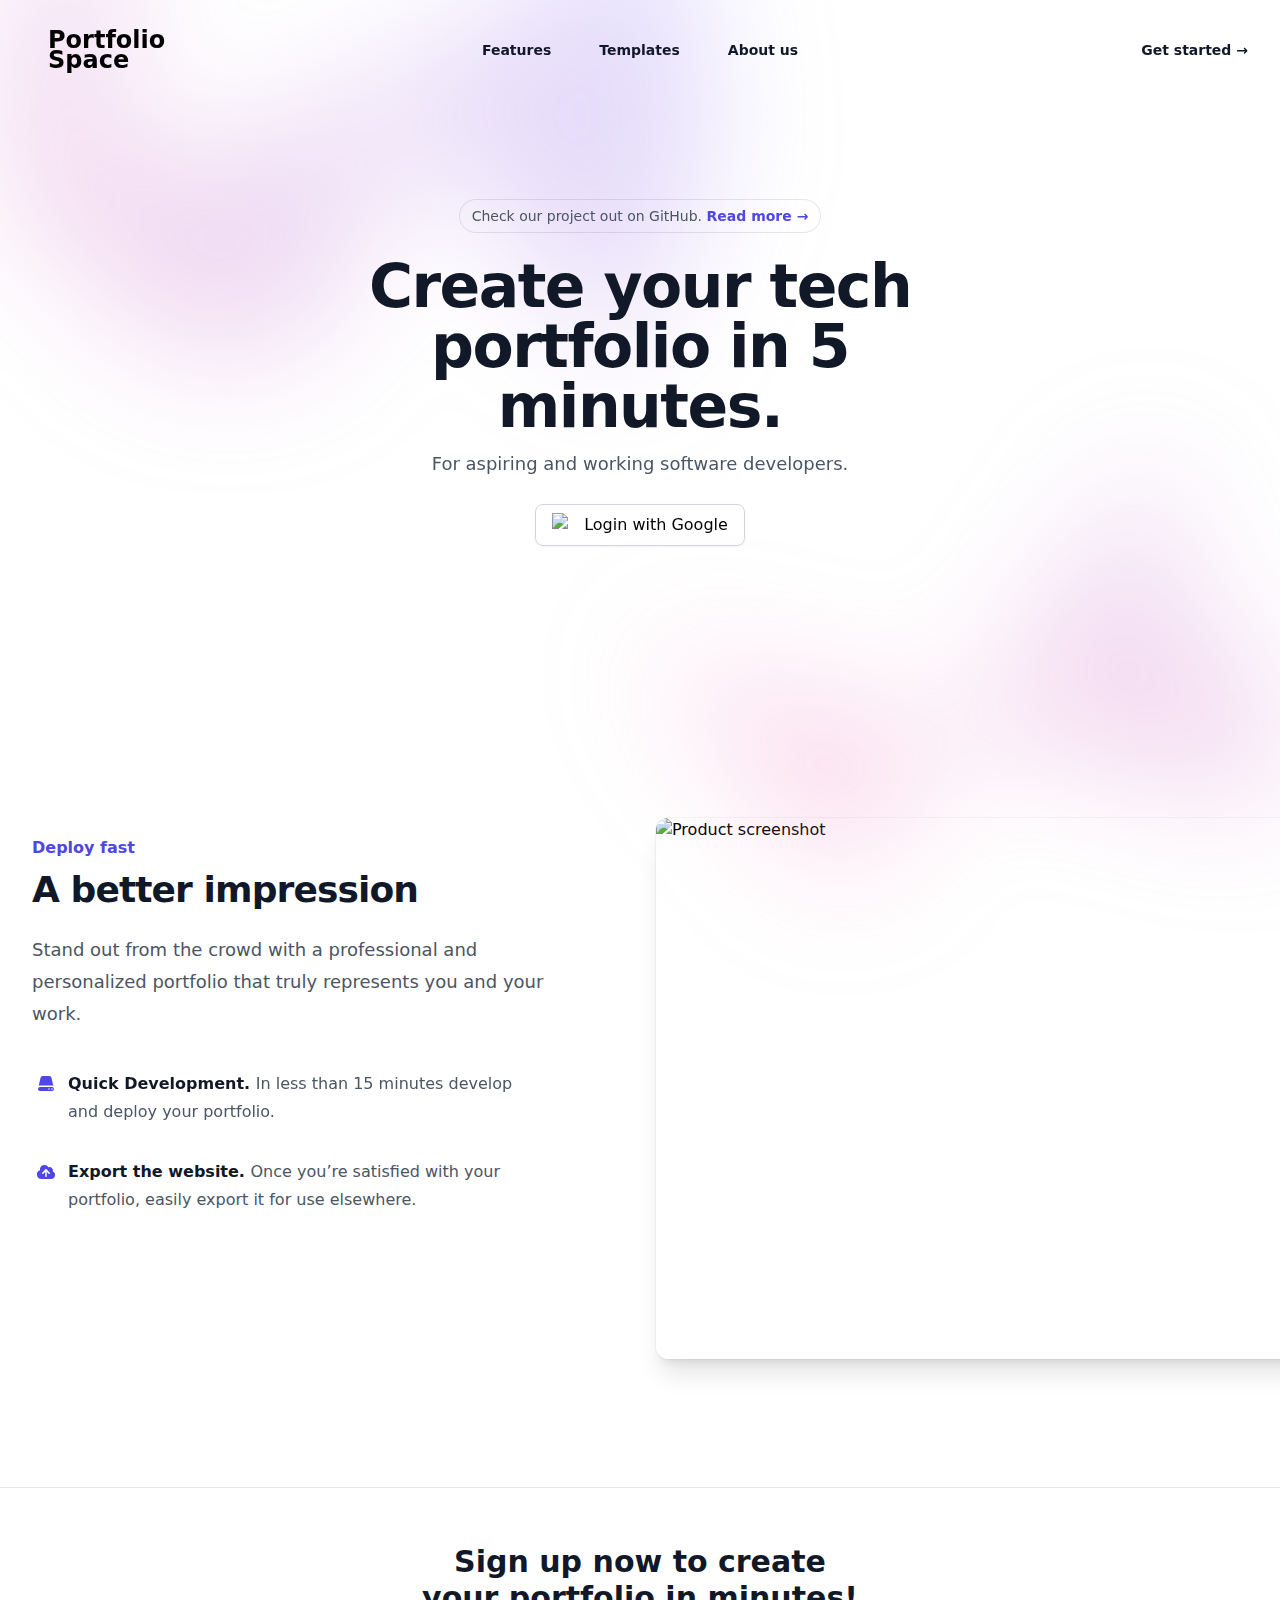
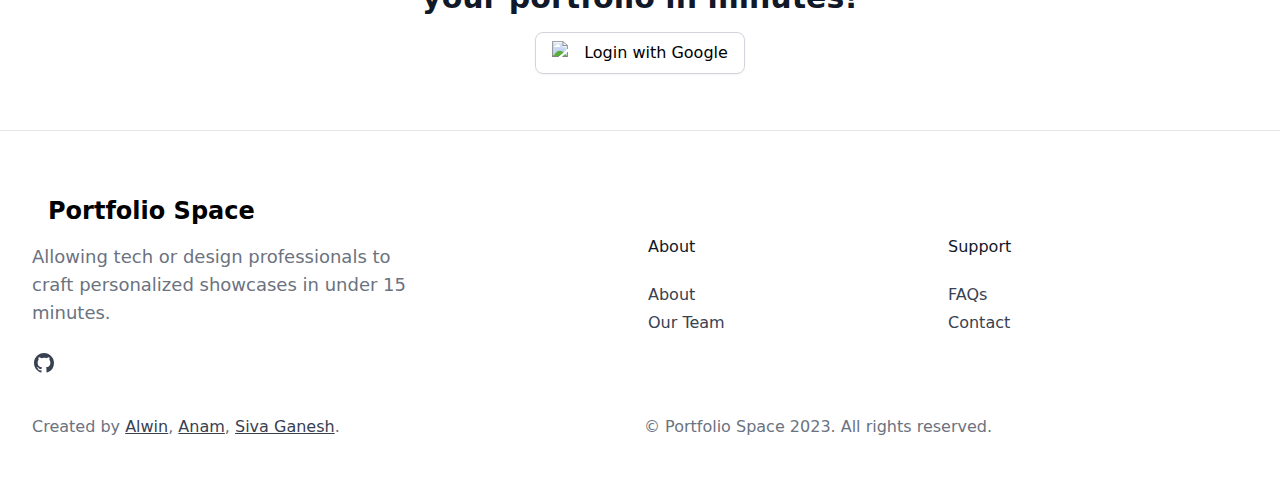
==== index.html @ fcb69650 "Implemented login functionality." ====
<!doctype html>
<html lang="en">
    <head>
        <meta charset="UTF-8" />
        <meta name="viewport" content="width=device-width, initial-scale=1.0" />
        <title>Portfolio Space</title>
        <link rel="stylesheet" href="./public/app.css" />
        <script type="module" src="./public/firebase.js"></script>
    </head>

    <body>
        <!-- Hero section -->
        <div class="bg-white">
            <header class="absolute inset-x-0 top-0 z-50">
                <nav
                    class="flex items-center justify-between p-6 lg:px-8"
                    aria-label="Global">
                    <div class="flex lg:flex-1">
                        <a href="#" class="-m-1.5 p-1.5 flex gap-4 my-auto">
                            <img
                                class="h-8 w-auto my-auto"
                                src="./public/assets/logo.svg"
                                alt="" />
                            <span class="text-2xl font-bold leading-5"
                                >Portfolio <br />Space</span
                            >
                        </a>
                    </div>
                    <div class="flex lg:hidden">
                        <button
                            id="open-menu"
                            type="button"
                            class="-m-2.5 inline-flex items-center justify-center rounded-md p-2.5 text-gray-700">
                            <span class="sr-only">Open main menu</span>
                            <svg
                                class="h-6 w-6"
                                fill="none"
                                viewBox="0 0 24 24"
                                stroke-width="1.5"
                                stroke="currentColor"
                                aria-hidden="true">
                                <path
                                    stroke-linecap="round"
                                    stroke-linejoin="round"
                                    d="M3.75 6.75h16.5M3.75 12h16.5m-16.5 5.25h16.5" />
                            </svg>
                        </button>
                    </div>
                    <div class="hidden lg:flex lg:gap-x-12">
                        <a
                            href="#"
                            class="text-sm font-semibold leading-6 text-gray-900"
                            >Features</a
                        >
                        <a
                            href="#"
                            class="text-sm font-semibold leading-6 text-gray-900"
                            >Templates</a
                        >
                        <a
                            href="#"
                            class="text-sm font-semibold leading-6 text-gray-900"
                            >About us</a
                        >
                    </div>
                    <div class="hidden lg:flex lg:flex-1 lg:justify-end">
                        <a
                            href="#"
                            class="text-sm font-semibold leading-6 text-gray-900"
                            >Get started
                            <span aria-hidden="true">&rarr;</span></a
                        >
                    </div>
                </nav>
                <!-- Mobile menu, show/hide based on menu open state. -->
                <div
                    id="mobile-menu"
                    class="hidden lg:hidden"
                    role="dialog"
                    aria-modal="true">
                    <!-- Background backdrop, show/hide based on slide-over state. -->
                    <div class="fixed inset-0 z-50"></div>
                    <div
                        class="fixed inset-y-0 right-0 z-50 w-full overflow-y-auto bg-white px-6 py-6 sm:max-w-sm sm:ring-1 sm:ring-gray-900/10">
                        <div class="flex items-center justify-between">
                            <a href="#" class="-m-1.5 p-1.5 flex gap-4">
                                <img
                                    class="h-8 w-auto"
                                    src="./public/assets/logo.svg"
                                    alt="" />
                                <span class="text-2xl font-bold"
                                    >Portfolio Space</span
                                >
                            </a>
                            <button
                                id="close-menu"
                                type="button"
                                class="-m-2.5 rounded-md p-2.5 text-gray-700">
                                <span class="sr-only">Close menu</span>
                                <svg
                                    class="h-6 w-6"
                                    fill="none"
                                    viewBox="0 0 24 24"
                                    stroke-width="1.5"
                                    stroke="currentColor"
                                    aria-hidden="true">
                                    <path
                                        stroke-linecap="round"
                                        stroke-linejoin="round"
                                        d="M6 18L18 6M6 6l12 12" />
                                </svg>
                            </button>
                        </div>
                        <div class="mt-6 flow-root">
                            <div class="-my-6 divide-y divide-gray-500/10">
                                <div class="space-y-2 py-6">
                                    <a
                                        href="#"
                                        class="-mx-3 block rounded-lg px-3 py-2 text-base font-semibold leading-7 text-gray-900 hover:bg-gray-50"
                                        >Features</a
                                    >
                                    <a
                                        href="#"
                                        class="-mx-3 block rounded-lg px-3 py-2 text-base font-semibold leading-7 text-gray-900 hover:bg-gray-50"
                                        >Templates</a
                                    >
                                    <a
                                        href="#"
                                        class="-mx-3 block rounded-lg px-3 py-2 text-base font-semibold leading-7 text-gray-900 hover:bg-gray-50"
                                        >About us</a
                                    >
                                </div>
                                <div class="py-6">
                                    <a
                                        href="#"
                                        class="-mx-3 block rounded-lg px-3 py-2.5 text-base font-semibold leading-7 text-gray-900 hover:bg-gray-50"
                                        id="login-btn"
                                        >Get started</a
                                    >
                                </div>
                            </div>
                        </div>
                    </div>
                </div>
            </header>

            <div class="relative isolate px-6 pt-14 lg:px-8" id="home">
                <div
                    class="absolute inset-x-0 -top-40 -z-10 transform-gpu overflow-hidden blur-3xl sm:-top-80"
                    aria-hidden="true">
                    <div
                        class="relative left-[calc(50%-11rem)] aspect-[1155/678] w-[36.125rem] -translate-x-1/2 rotate-[30deg] bg-gradient-to-tr from-[#ff80b5] to-[#9089fc] opacity-30 sm:left-[calc(50%-30rem)] sm:w-[72.1875rem]"
                        style="
                            clip-path: polygon(
                                74.1% 44.1%,
                                100% 61.6%,
                                97.5% 26.9%,
                                85.5% 0.1%,
                                80.7% 2%,
                                72.5% 32.5%,
                                60.2% 62.4%,
                                52.4% 68.1%,
                                47.5% 58.3%,
                                45.2% 34.5%,
                                27.5% 76.7%,
                                0.1% 64.9%,
                                17.9% 100%,
                                27.6% 76.8%,
                                76.1% 97.7%,
                                74.1% 44.1%
                            );
                        "></div>
                </div>
                <div class="mx-auto max-w-2xl py-36">
                    <div class="hidden sm:mb-6 sm:flex sm:justify-center">
                        <div
                            class="relative rounded-full px-3 py-1 text-sm leading-6 text-gray-600 ring-1 ring-gray-900/10 hover:ring-gray-900/20">
                            Check our project out on GitHub.
                            <a
                                href="https://github.com/portfolio-space/portfolio-space-web"
                                class="font-semibold text-indigo-600"
                                ><span
                                    class="absolute inset-0"
                                    aria-hidden="true"></span
                                >Read more
                                <span aria-hidden="true">&rarr;</span></a
                            >
                        </div>
                    </div>
                    <div class="text-center">
                        <h1
                            class="text-4xl font-bold tracking-tight text-gray-900 sm:text-6xl">
                            Create your tech portfolio in 5 minutes.
                        </h1>
                        <p class="mt-3 text-lg leading-8 text-gray-600">
                            For aspiring and working software developers.
                        </p>
                        <div
                            class="mt-6 flex items-center justify-center gap-x-6">
                            <button
                                class="px-4 py-2 border border-gray-300 shadow-sm flex gap-2 rounded-lg hover:shadow transition duration-150">
                                <img
                                    class="w-6 h-6"
                                    src="https://www.svgrepo.com/show/475656/google-color.svg"
                                    loading="lazy"
                                    alt="google logo" />
                                <span class="login-btn">Login with Google</span>
                            </button>
                        </div>
                    </div>
                </div>
                <div
                    class="absolute inset-x-0 top-[calc(100%-13rem)] -z-10 transform-gpu overflow-hidden blur-3xl sm:top-[calc(100%-30rem)]"
                    aria-hidden="true">
                    <div
                        class="relative left-[calc(50%+3rem)] aspect-[1155/678] w-[36.125rem] -translate-x-1/2 bg-gradient-to-tr from-[#ff80b5] to-[#9089fc] opacity-30 sm:left-[calc(50%+36rem)] sm:w-[72.1875rem]"
                        style="
                            clip-path: polygon(
                                74.1% 44.1%,
                                100% 61.6%,
                                97.5% 26.9%,
                                85.5% 0.1%,
                                80.7% 2%,
                                72.5% 32.5%,
                                60.2% 62.4%,
                                52.4% 68.1%,
                                47.5% 58.3%,
                                45.2% 34.5%,
                                27.5% 76.7%,
                                0.1% 64.9%,
                                17.9% 100%,
                                27.6% 76.8%,
                                76.1% 97.7%,
                                74.1% 44.1%
                            );
                        "></div>
                </div>
            </div>
        </div>

        <!-- Features section -->
        <div class="overflow-hidden bg-white py-24 sm:py-32">
            <div class="mx-auto max-w-7xl px-6 lg:px-8">
                <div
                    class="mx-auto grid max-w-2xl grid-cols-1 gap-x-8 gap-y-16 sm:gap-y-20 lg:mx-0 lg:max-w-none lg:grid-cols-2">
                    <div class="lg:pr-8 lg:pt-4">
                        <div class="lg:max-w-lg">
                            <h2
                                class="text-base font-semibold leading-7 text-indigo-600">
                                Deploy fast
                            </h2>
                            <p
                                class="mt-2 text-3xl font-bold tracking-tight text-gray-900 sm:text-4xl">
                                A better impression
                            </p>
                            <p class="mt-6 text-lg leading-8 text-gray-600">
                                Stand out from the crowd with a professional and
                                personalized portfolio that truly represents you
                                and your work.
                            </p>
                            <dl
                                class="mt-10 max-w-xl space-y-8 text-base leading-7 text-gray-600 lg:max-w-none">
                                <div class="relative pl-9">
                                    <dt
                                        class="inline font-semibold text-gray-900">
                                        <svg
                                            class="absolute left-1 top-1 h-5 w-5 text-indigo-600"
                                            viewBox="0 0 20 20"
                                            fill="currentColor"
                                            aria-hidden="true">
                                            <path
                                                d="M4.632 3.533A2 2 0 016.577 2h6.846a2 2 0 011.945 1.533l1.976 8.234A3.489 3.489 0 0016 11.5H4c-.476 0-.93.095-1.344.267l1.976-8.234z" />
                                            <path
                                                fill-rule="evenodd"
                                                d="M4 13a2 2 0 100 4h12a2 2 0 100-4H4zm11.24 2a.75.75 0 01.75-.75H16a.75.75 0 01.75.75v.01a.75.75 0 01-.75.75h-.01a.75.75 0 01-.75-.75V15zm-2.25-.75a.75.75 0 00-.75.75v.01c0 .414.336.75.75.75H13a.75.75 0 00.75-.75V15a.75.75 0 00-.75-.75h-.01z"
                                                clip-rule="evenodd" />
                                        </svg>
                                        Quick Development.
                                    </dt>
                                    <dd class="inline">
                                        In less than 15 minutes develop and
                                        deploy your portfolio.
                                    </dd>
                                </div>
                                <div class="relative pl-9">
                                    <dt
                                        class="inline font-semibold text-gray-900">
                                        <svg
                                            class="absolute left-1 top-1 h-5 w-5 text-indigo-600"
                                            viewBox="0 0 20 20"
                                            fill="currentColor"
                                            aria-hidden="true">
                                            <path
                                                fill-rule="evenodd"
                                                d="M5.5 17a4.5 4.5 0 01-1.44-8.765 4.5 4.5 0 018.302-3.046 3.5 3.5 0 014.504 4.272A4 4 0 0115 17H5.5zm3.75-2.75a.75.75 0 001.5 0V9.66l1.95 2.1a.75.75 0 101.1-1.02l-3.25-3.5a.75.75 0 00-1.1 0l-3.25 3.5a.75.75 0 101.1 1.02l1.95-2.1v4.59z"
                                                clip-rule="evenodd" />
                                        </svg>
                                        Export the website.
                                    </dt>
                                    <dd class="inline">
                                        Once you’re satisfied with your
                                        portfolio, easily export it for use
                                        elsewhere.
                                    </dd>
                                </div>
                            </dl>
                        </div>
                    </div>
                    <img
                        src="https://tailwindui.com/img/component-images/dark-project-app-screenshot.png"
                        alt="Product screenshot"
                        class="w-[48rem] max-w-none rounded-xl shadow-xl ring-1 ring-gray-400/10 sm:w-[57rem] md:-ml-4 lg:-ml-0"
                        width="2432"
                        height="1442" />
                </div>
            </div>
        </div>

        <div class="py-14 flex-col items-center border-y overflow-hidden">
            <strong
                class="block text-center text-xl font-bold text-gray-900 sm:text-3xl max-w-md m-auto">
                Sign up now to create your portfolio in minutes!
            </strong>
            <div class="mt-4 flex items-center justify-center gap-x-4">
                <button
                    class="px-4 py-2 border border-gray-300 shadow-sm flex gap-2 rounded-lg hover:shadow transition duration-150">
                    <img
                        class="w-6 h-6"
                        src="https://www.svgrepo.com/show/475656/google-color.svg"
                        loading="lazy"
                        alt="google logo" />
                    <span class="login-btn">Login with Google</span>
                </button>
            </div>
        </div>

        <!-- Footer section -->
        <footer
            class="bg-white mx-auto max-w-screen-xl px-4 pb-8 pt-16 sm:px-6 lg:px-8">
            <div class="grid grid-cols-1 gap-4 lg:grid-cols-2">
                <div class="mx-auto max-w-sm lg:ml-0">
                    <div class="flex gap-4">
                        <a href="#" class="-m-1.5 p-1.5">
                            <span class="sr-only">Portfolio Space</span>
                            <img
                                class="h-8 w-auto"
                                src="./public/assets/logo.svg"
                                alt="" />
                        </a>
                        <h1 class="font-bold text-2xl">Portfolio Space</h1>
                    </div>

                    <p class="mt-4 text-gray-500 lg:text-left lg:text-lg">
                        Allowing tech or design professionals to craft
                        personalized showcases in under 15 minutes.
                    </p>

                    <div class="mt-6 flex gap-4 lg:justify-start">
                        <a
                            class="text-gray-700 transition hover:text-gray-700/75"
                            href="https://github.com/portfolio-space/portfolio-space-web"
                            target="_blank"
                            rel="noreferrer">
                            <span class="sr-only"> GitHub </span>
                            <svg
                                class="h-6 w-6"
                                fill="currentColor"
                                viewBox="0 0 24 24"
                                aria-hidden="true">
                                <path
                                    fill-rule="evenodd"
                                    d="M12 2C6.477 2 2 6.484 2 12.017c0 4.425 2.865 8.18 6.839 9.504.5.092.682-.217.682-.483 0-.237-.008-.868-.013-1.703-2.782.605-3.369-1.343-3.369-1.343-.454-1.158-1.11-1.466-1.11-1.466-.908-.62.069-.608.069-.608 1.003.07 1.531 1.032 1.531 1.032.892 1.53 2.341 1.088 2.91.832.092-.647.35-1.088.636-1.338-2.22-.253-4.555-1.113-4.555-4.951 0-1.093.39-1.988 1.029-2.688-.103-.253-.446-1.272.098-2.65 0 0 .84-.27 2.75 1.026A9.564 9.564 0 0112 6.844c.85.004 1.705.115 2.504.337 1.909-1.296 2.747-1.027 2.747-1.027.546 1.379.202 2.398.1 2.651.64.7 1.028 1.595 1.028 2.688 0 3.848-2.339 4.695-4.566 4.943.359.309.678.92.678 1.855 0 1.338-.012 2.419-.012 2.747 0 .268.18.58.688.482A10.019 10.019 0 0022 12.017C22 6.484 17.522 2 12 2z"
                                    clip-rule="evenodd" />
                            </svg>
                        </a>
                    </div>
                </div>

                <div
                    class="flex lg:text-left w-full max-w-sm m-auto lg:max-w-full">
                    <div class="w-full">
                        <strong class="font-medium text-gray-900">
                            About
                        </strong>

                        <ul class="mt-6 space-y-1">
                            <li>
                                <a
                                    class="text-gray-700 transition hover:text-gray-700/75"
                                    href="/">
                                    About
                                </a>
                            </li>

                            <li>
                                <a
                                    class="text-gray-700 transition hover:text-gray-700/75"
                                    href="/">
                                    Our Team
                                </a>
                            </li>
                        </ul>
                    </div>

                    <div class="w-full">
                        <strong class="font-medium text-gray-900">
                            Support
                        </strong>

                        <ul class="mt-6 space-y-1">
                            <li>
                                <a
                                    class="text-gray-700 transition hover:text-gray-700/75"
                                    href="/">
                                    FAQs
                                </a>
                            </li>

                            <li>
                                <a
                                    class="text-gray-700 transition hover:text-gray-700/75"
                                    href="/">
                                    Contact
                                </a>
                            </li>
                        </ul>
                    </div>
                </div>
            </div>

            <div
                class="my-4 border-gray-100 pt-6 gap-2 w-full mx-auto max-w-sm lg:flex-row lg:max-w-none grid grid-cols-1 lg:grid-cols-2">
                <p class="text-s/relaxed text-gray-500">
                    Created by
                    <a
                        href="https://github.com/AlwinSunil"
                        target="_blank"
                        rel="noopener noreferrer"
                        class="text-gray-700 underline transition hover:text-gray-700/75"
                        >Alwin</a
                    >,
                    <a
                        href="https://github.com/Anam-Ashraf7"
                        target="_blank"
                        rel="noopener noreferrer"
                        class="text-gray-700 underline transition hover:text-gray-700/75"
                        >Anam</a
                    >,
                    <a
                        href="https://github.com/AlexCFrost"
                        target="_blank"
                        rel="noopener noreferrer"
                        class="text-gray-700 underline transition hover:text-gray-700/75"
                        >Siva Ganesh</a
                    >.
                </p>
                <p class="text-s/relaxed text-gray-500">
                    © Portfolio Space 2023. All rights reserved.
                </p>
            </div>
        </footer>
        <script type="module" src="./public/script.js"></script>
    </body>
</html>
---- public/app.css ----
/*
! tailwindcss v3.3.3 | MIT License | https://tailwindcss.com
*/

/*
1. Prevent padding and border from affecting element width. (https://github.com/mozdevs/cssremedy/issues/4)
2. Allow adding a border to an element by just adding a border-width. (https://github.com/tailwindcss/tailwindcss/pull/116)
*/

*,
::before,
::after {
    box-sizing: border-box;
    /* 1 */
    border-width: 0;
    /* 2 */
    border-style: solid;
    /* 2 */
    border-color: #e5e7eb;
    /* 2 */
}

::before,
::after {
    --tw-content: "";
}

/*
1. Use a consistent sensible line-height in all browsers.
2. Prevent adjustments of font size after orientation changes in iOS.
3. Use a more readable tab size.
4. Use the user's configured `sans` font-family by default.
5. Use the user's configured `sans` font-feature-settings by default.
6. Use the user's configured `sans` font-variation-settings by default.
*/

html {
    line-height: 1.5;
    /* 1 */
    -webkit-text-size-adjust: 100%;
    /* 2 */
    -moz-tab-size: 4;
    /* 3 */
    -o-tab-size: 4;
    tab-size: 4;
    /* 3 */
    font-family:
        ui-sans-serif,
        system-ui,
        -apple-system,
        BlinkMacSystemFont,
        "Segoe UI",
        Roboto,
        "Helvetica Neue",
        Arial,
        "Noto Sans",
        sans-serif,
        "Apple Color Emoji",
        "Segoe UI Emoji",
        "Segoe UI Symbol",
        "Noto Color Emoji";
    /* 4 */
    font-feature-settings: normal;
    /* 5 */
    font-variation-settings: normal;
    /* 6 */
}

/*
1. Remove the margin in all browsers.
2. Inherit line-height from `html` so users can set them as a class directly on the `html` element.
*/

body {
    margin: 0;
    /* 1 */
    line-height: inherit;
    /* 2 */
}

/*
1. Add the correct height in Firefox.
2. Correct the inheritance of border color in Firefox. (https://bugzilla.mozilla.org/show_bug.cgi?id=190655)
3. Ensure horizontal rules are visible by default.
*/

hr {
    height: 0;
    /* 1 */
    color: inherit;
    /* 2 */
    border-top-width: 1px;
    /* 3 */
}

/*
Add the correct text decoration in Chrome, Edge, and Safari.
*/

abbr:where([title]) {
    -webkit-text-decoration: underline dotted;
    text-decoration: underline dotted;
}

/*
Remove the default font size and weight for headings.
*/

h1,
h2,
h3,
h4,
h5,
h6 {
    font-size: inherit;
    font-weight: inherit;
}

/*
Reset links to optimize for opt-in styling instead of opt-out.
*/

a {
    color: inherit;
    text-decoration: inherit;
}

/*
Add the correct font weight in Edge and Safari.
*/

b,
strong {
    font-weight: bolder;
}

/*
1. Use the user's configured `mono` font family by default.
2. Correct the odd `em` font sizing in all browsers.
*/

code,
kbd,
samp,
pre {
    font-family: ui-monospace, SFMono-Regular, Menlo, Monaco, Consolas,
        "Liberation Mono", "Courier New", monospace;
    /* 1 */
    font-size: 1em;
    /* 2 */
}

/*
Add the correct font size in all browsers.
*/

small {
    font-size: 80%;
}

/*
Prevent `sub` and `sup` elements from affecting the line height in all browsers.
*/

sub,
sup {
    font-size: 75%;
    line-height: 0;
    position: relative;
    vertical-align: baseline;
}

sub {
    bottom: -0.25em;
}

sup {
    top: -0.5em;
}

/*
1. Remove text indentation from table contents in Chrome and Safari. (https://bugs.chromium.org/p/chromium/issues/detail?id=999088, https://bugs.webkit.org/show_bug.cgi?id=201297)
2. Correct table border color inheritance in all Chrome and Safari. (https://bugs.chromium.org/p/chromium/issues/detail?id=935729, https://bugs.webkit.org/show_bug.cgi?id=195016)
3. Remove gaps between table borders by default.
*/

table {
    text-indent: 0;
    /* 1 */
    border-color: inherit;
    /* 2 */
    border-collapse: collapse;
    /* 3 */
}

/*
1. Change the font styles in all browsers.
2. Remove the margin in Firefox and Safari.
3. Remove default padding in all browsers.
*/

button,
input,
optgroup,
select,
textarea {
    font-family: inherit;
    /* 1 */
    font-feature-settings: inherit;
    /* 1 */
    font-variation-settings: inherit;
    /* 1 */
    font-size: 100%;
    /* 1 */
    font-weight: inherit;
    /* 1 */
    line-height: inherit;
    /* 1 */
    color: inherit;
    /* 1 */
    margin: 0;
    /* 2 */
    padding: 0;
    /* 3 */
}

/*
Remove the inheritance of text transform in Edge and Firefox.
*/

button,
select {
    text-transform: none;
}

/*
1. Correct the inability to style clickable types in iOS and Safari.
2. Remove default button styles.
*/

button,
[type="button"],
[type="reset"],
[type="submit"] {
    -webkit-appearance: button;
    /* 1 */
    background-color: transparent;
    /* 2 */
    background-image: none;
    /* 2 */
}

/*
Use the modern Firefox focus style for all focusable elements.
*/

:-moz-focusring {
    outline: auto;
}

/*
Remove the additional `:invalid` styles in Firefox. (https://github.com/mozilla/gecko-dev/blob/2f9eacd9d3d995c937b4251a5557d95d494c9be1/layout/style/res/forms.css#L728-L737)
*/

:-moz-ui-invalid {
    box-shadow: none;
}

/*
Add the correct vertical alignment in Chrome and Firefox.
*/

progress {
    vertical-align: baseline;
}

/*
Correct the cursor style of increment and decrement buttons in Safari.
*/

::-webkit-inner-spin-button,
::-webkit-outer-spin-button {
    height: auto;
}

/*
1. Correct the odd appearance in Chrome and Safari.
2. Correct the outline style in Safari.
*/

[type="search"] {
    -webkit-appearance: textfield;
    /* 1 */
    outline-offset: -2px;
    /* 2 */
}

/*
Remove the inner padding in Chrome and Safari on macOS.
*/

::-webkit-search-decoration {
    -webkit-appearance: none;
}

/*
1. Correct the inability to style clickable types in iOS and Safari.
2. Change font properties to `inherit` in Safari.
*/

::-webkit-file-upload-button {
    -webkit-appearance: button;
    /* 1 */
    font: inherit;
    /* 2 */
}

/*
Add the correct display in Chrome and Safari.
*/

summary {
    display: list-item;
}

/*
Removes the default spacing and border for appropriate elements.
*/

blockquote,
dl,
dd,
h1,
h2,
h3,
h4,
h5,
h6,
hr,
figure,
p,
pre {
    margin: 0;
}

fieldset {
    margin: 0;
    padding: 0;
}

legend {
    padding: 0;
}

ol,
ul,
menu {
    list-style: none;
    margin: 0;
    padding: 0;
}

/*
Reset default styling for dialogs.
*/

dialog {
    padding: 0;
}

/*
Prevent resizing textareas horizontally by default.
*/

textarea {
    resize: vertical;
}

/*
1. Reset the default placeholder opacity in Firefox. (https://github.com/tailwindlabs/tailwindcss/issues/3300)
2. Set the default placeholder color to the user's configured gray 400 color.
*/

input::-moz-placeholder,
textarea::-moz-placeholder {
    opacity: 1;
    /* 1 */
    color: #9ca3af;
    /* 2 */
}

input::placeholder,
textarea::placeholder {
    opacity: 1;
    /* 1 */
    color: #9ca3af;
    /* 2 */
}

/*
Set the default cursor for buttons.
*/

button,
[role="button"] {
    cursor: pointer;
}

/*
Make sure disabled buttons don't get the pointer cursor.
*/

:disabled {
    cursor: default;
}

/*
1. Make replaced elements `display: block` by default. (https://github.com/mozdevs/cssremedy/issues/14)
2. Add `vertical-align: middle` to align replaced elements more sensibly by default. (https://github.com/jensimmons/cssremedy/issues/14#issuecomment-634934210)
   This can trigger a poorly considered lint error in some tools but is included by design.
*/

img,
svg,
video,
canvas,
audio,
iframe,
embed,
object {
    display: block;
    /* 1 */
    vertical-align: middle;
    /* 2 */
}

/*
Constrain images and videos to the parent width and preserve their intrinsic aspect ratio. (https://github.com/mozdevs/cssremedy/issues/14)
*/

img,
video {
    max-width: 100%;
    height: auto;
}

/* Make elements with the HTML hidden attribute stay hidden by default */

[hidden] {
    display: none;
}

*,
::before,
::after {
    --tw-border-spacing-x: 0;
    --tw-border-spacing-y: 0;
    --tw-translate-x: 0;
    --tw-translate-y: 0;
    --tw-rotate: 0;
    --tw-skew-x: 0;
    --tw-skew-y: 0;
    --tw-scale-x: 1;
    --tw-scale-y: 1;
    --tw-pan-x:  ;
    --tw-pan-y:  ;
    --tw-pinch-zoom:  ;
    --tw-scroll-snap-strictness: proximity;
    --tw-gradient-from-position:  ;
    --tw-gradient-via-position:  ;
    --tw-gradient-to-position:  ;
    --tw-ordinal:  ;
    --tw-slashed-zero:  ;
    --tw-numeric-figure:  ;
    --tw-numeric-spacing:  ;
    --tw-numeric-fraction:  ;
    --tw-ring-inset:  ;
    --tw-ring-offset-width: 0px;
    --tw-ring-offset-color: #fff;
    --tw-ring-color: rgb(59 130 246 / 0.5);
    --tw-ring-offset-shadow: 0 0 #0000;
    --tw-ring-shadow: 0 0 #0000;
    --tw-shadow: 0 0 #0000;
    --tw-shadow-colored: 0 0 #0000;
    --tw-blur:  ;
    --tw-brightness:  ;
    --tw-contrast:  ;
    --tw-grayscale:  ;
    --tw-hue-rotate:  ;
    --tw-invert:  ;
    --tw-saturate:  ;
    --tw-sepia:  ;
    --tw-drop-shadow:  ;
    --tw-backdrop-blur:  ;
    --tw-backdrop-brightness:  ;
    --tw-backdrop-contrast:  ;
    --tw-backdrop-grayscale:  ;
    --tw-backdrop-hue-rotate:  ;
    --tw-backdrop-invert:  ;
    --tw-backdrop-opacity:  ;
    --tw-backdrop-saturate:  ;
    --tw-backdrop-sepia:  ;
}

::backdrop {
    --tw-border-spacing-x: 0;
    --tw-border-spacing-y: 0;
    --tw-translate-x: 0;
    --tw-translate-y: 0;
    --tw-rotate: 0;
    --tw-skew-x: 0;
    --tw-skew-y: 0;
    --tw-scale-x: 1;
    --tw-scale-y: 1;
    --tw-pan-x:  ;
    --tw-pan-y:  ;
    --tw-pinch-zoom:  ;
    --tw-scroll-snap-strictness: proximity;
    --tw-gradient-from-position:  ;
    --tw-gradient-via-position:  ;
    --tw-gradient-to-position:  ;
    --tw-ordinal:  ;
    --tw-slashed-zero:  ;
    --tw-numeric-figure:  ;
    --tw-numeric-spacing:  ;
    --tw-numeric-fraction:  ;
    --tw-ring-inset:  ;
    --tw-ring-offset-width: 0px;
    --tw-ring-offset-color: #fff;
    --tw-ring-color: rgb(59 130 246 / 0.5);
    --tw-ring-offset-shadow: 0 0 #0000;
    --tw-ring-shadow: 0 0 #0000;
    --tw-shadow: 0 0 #0000;
    --tw-shadow-colored: 0 0 #0000;
    --tw-blur:  ;
    --tw-brightness:  ;
    --tw-contrast:  ;
    --tw-grayscale:  ;
    --tw-hue-rotate:  ;
    --tw-invert:  ;
    --tw-saturate:  ;
    --tw-sepia:  ;
    --tw-drop-shadow:  ;
    --tw-backdrop-blur:  ;
    --tw-backdrop-brightness:  ;
    --tw-backdrop-contrast:  ;
    --tw-backdrop-grayscale:  ;
    --tw-backdrop-hue-rotate:  ;
    --tw-backdrop-invert:  ;
    --tw-backdrop-opacity:  ;
    --tw-backdrop-saturate:  ;
    --tw-backdrop-sepia:  ;
}

.container {
    width: 100%;
}

@media (min-width: 640px) {
    .container {
        max-width: 640px;
    }
}

@media (min-width: 768px) {
    .container {
        max-width: 768px;
    }
}

@media (min-width: 1024px) {
    .container {
        max-width: 1024px;
    }
}

@media (min-width: 1280px) {
    .container {
        max-width: 1280px;
    }
}

@media (min-width: 1536px) {
    .container {
        max-width: 1536px;
    }
}

.sr-only {
    position: absolute;
    width: 1px;
    height: 1px;
    padding: 0;
    margin: -1px;
    overflow: hidden;
    clip: rect(0, 0, 0, 0);
    white-space: nowrap;
    border-width: 0;
}

.not-sr-only {
    position: static;
    width: auto;
    height: auto;
    padding: 0;
    margin: 0;
    overflow: visible;
    clip: auto;
    white-space: normal;
}

.pointer-events-none {
    pointer-events: none;
}

.pointer-events-auto {
    pointer-events: auto;
}

.visible {
    visibility: visible;
}

.invisible {
    visibility: hidden;
}

.collapse {
    visibility: collapse;
}

.static {
    position: static;
}

.fixed {
    position: fixed;
}

.absolute {
    position: absolute;
}

.relative {
    position: relative;
}

.sticky {
    position: sticky;
}

.-inset-1 {
    inset: -0.25rem;
}

.inset-0 {
    inset: 0px;
}

.inset-x-0 {
    left: 0px;
    right: 0px;
}

.inset-y-0 {
    top: 0px;
    bottom: 0px;
}

.-top-40 {
    top: -10rem;
}

.end-1 {
    inset-inline-end: 0.25rem;
}

.left-1 {
    left: 0.25rem;
}

.left-\[calc\(50\%\+3rem\)\] {
    left: calc(50% + 3rem);
}

.left-\[calc\(50\%-11rem\)\] {
    left: calc(50% - 11rem);
}

.right-0 {
    right: 0px;
}

.start-1 {
    inset-inline-start: 0.25rem;
}

.top-0 {
    top: 0px;
}

.top-1 {
    top: 0.25rem;
}

.top-\[calc\(100\%-13rem\)\] {
    top: calc(100% - 13rem);
}

.left-1\/2 {
    left: 50%;
}

.top-2\/4 {
    top: 50%;
}

.isolate {
    isolation: isolate;
}

.isolation-auto {
    isolation: auto;
}

.-z-10 {
    z-index: -10;
}

.z-50 {
    z-index: 50;
}

.float-right {
    float: right;
}

.float-left {
    float: left;
}

.float-none {
    float: none;
}

.clear-left {
    clear: left;
}

.clear-right {
    clear: right;
}

.clear-both {
    clear: both;
}

.clear-none {
    clear: none;
}

.-m-1 {
    margin: -0.25rem;
}

.-m-1\.5 {
    margin: -0.375rem;
}

.-m-2 {
    margin: -0.5rem;
}

.-m-2\.5 {
    margin: -0.625rem;
}

.m-1 {
    margin: 0.25rem;
}

.m-auto {
    margin: auto;
}

.-mx-3 {
    margin-left: -0.75rem;
    margin-right: -0.75rem;
}

.-my-6 {
    margin-top: -1.5rem;
    margin-bottom: -1.5rem;
}

.mx-auto {
    margin-left: auto;
    margin-right: auto;
}

.my-4 {
    margin-top: 1rem;
    margin-bottom: 1rem;
}

.my-auto {
    margin-top: auto;
    margin-bottom: auto;
}

.mb-2 {
    margin-bottom: 0.5rem;
}

.ml-4 {
    margin-left: 1rem;
}

.mr-2 {
    margin-right: 0.5rem;
}

.ms-2 {
    -webkit-margin-start: 0.5rem;
    margin-inline-start: 0.5rem;
}

.mt-1 {
    margin-top: 0.25rem;
}

.mt-10 {
    margin-top: 2.5rem;
}

.mt-2 {
    margin-top: 0.5rem;
}

.mt-3 {
    margin-top: 0.75rem;
}

.mt-4 {
    margin-top: 1rem;
}

.mt-6 {
    margin-top: 1.5rem;
}

.box-border {
    box-sizing: border-box;
}

.box-content {
    box-sizing: content-box;
}

.line-clamp-none {
    overflow: visible;
    display: block;
    -webkit-box-orient: horizontal;
    -webkit-line-clamp: none;
}

.block {
    display: block;
}

.inline-block {
    display: inline-block;
}

.inline {
    display: inline;
}

.flex {
    display: flex;
}

.inline-flex {
    display: inline-flex;
}

.table {
    display: table;
}

.inline-table {
    display: inline-table;
}

.table-caption {
    display: table-caption;
}

.table-cell {
    display: table-cell;
}

.table-column {
    display: table-column;
}

.table-column-group {
    display: table-column-group;
}

.table-footer-group {
    display: table-footer-group;
}

.table-header-group {
    display: table-header-group;
}

.table-row-group {
    display: table-row-group;
}

.table-row {
    display: table-row;
}

.flow-root {
    display: flow-root;
}

.grid {
    display: grid;
}

.inline-grid {
    display: inline-grid;
}

.contents {
    display: contents;
}

.list-item {
    display: list-item;
}

.\!hidden {
    display: none !important;
}

.hidden {
    display: none;
}

.aspect-\[1155\/678\] {
    aspect-ratio: 1155/678;
}

.h-1 {
    height: 0.25rem;
}

.h-10 {
    height: 2.5rem;
}

.h-12 {
    height: 3rem;
}

.h-2 {
    height: 0.5rem;
}

.h-5 {
    height: 1.25rem;
}

.h-6 {
    height: 1.5rem;
}

.h-8 {
    height: 2rem;
}

.h-screen {
    height: 100vh;
}

.h-16 {
    height: 4rem;
}

.min-h-\[80vh\] {
    min-height: 80vh;
}

.w-10 {
    width: 2.5rem;
}

.w-5 {
    width: 1.25rem;
}

.w-6 {
    width: 1.5rem;
}

.w-\[36\.125rem\] {
    width: 36.125rem;
}

.w-\[48rem\] {
    width: 48rem;
}

.w-auto {
    width: auto;
}

.w-full {
    width: 100%;
}

.w-8 {
    width: 2rem;
}

.w-screen {
    width: 100vw;
}

.w-16 {
    width: 4rem;
}

.max-w-2xl {
    max-width: 42rem;
}

.max-w-7xl {
    max-width: 80rem;
}

.max-w-md {
    max-width: 28rem;
}

.max-w-none {
    max-width: none;
}

.max-w-screen-xl {
    max-width: 1280px;
}

.max-w-sm {
    max-width: 24rem;
}

.max-w-xl {
    max-width: 36rem;
}

.flex-1 {
    flex: 1 1 0%;
}

.flex-shrink {
    flex-shrink: 1;
}

.shrink {
    flex-shrink: 1;
}

.shrink-0 {
    flex-shrink: 0;
}

.flex-grow {
    flex-grow: 1;
}

.grow {
    flex-grow: 1;
}

.table-auto {
    table-layout: auto;
}

.table-fixed {
    table-layout: fixed;
}

.caption-top {
    caption-side: top;
}

.caption-bottom {
    caption-side: bottom;
}

.border-collapse {
    border-collapse: collapse;
}

.border-separate {
    border-collapse: separate;
}

.-translate-x-1\/2 {
    --tw-translate-x: -50%;
    transform: translate(var(--tw-translate-x), var(--tw-translate-y))
        rotate(var(--tw-rotate)) skewX(var(--tw-skew-x)) skewY(var(--tw-skew-y))
        scaleX(var(--tw-scale-x)) scaleY(var(--tw-scale-y));
}

.-translate-y-1\/2 {
    --tw-translate-y: -50%;
    transform: translate(var(--tw-translate-x), var(--tw-translate-y))
        rotate(var(--tw-rotate)) skewX(var(--tw-skew-x)) skewY(var(--tw-skew-y))
        scaleX(var(--tw-scale-x)) scaleY(var(--tw-scale-y));
}

.rotate-\[30deg\] {
    --tw-rotate: 30deg;
    transform: translate(var(--tw-translate-x), var(--tw-translate-y))
        rotate(var(--tw-rotate)) skewX(var(--tw-skew-x)) skewY(var(--tw-skew-y))
        scaleX(var(--tw-scale-x)) scaleY(var(--tw-scale-y));
}

.\!transform {
    transform: translate(var(--tw-translate-x), var(--tw-translate-y))
        rotate(var(--tw-rotate)) skewX(var(--tw-skew-x)) skewY(var(--tw-skew-y))
        scaleX(var(--tw-scale-x)) scaleY(var(--tw-scale-y)) !important;
}

.transform {
    transform: translate(var(--tw-translate-x), var(--tw-translate-y))
        rotate(var(--tw-rotate)) skewX(var(--tw-skew-x)) skewY(var(--tw-skew-y))
        scaleX(var(--tw-scale-x)) scaleY(var(--tw-scale-y));
}

.transform-cpu {
    transform: translate(var(--tw-translate-x), var(--tw-translate-y))
        rotate(var(--tw-rotate)) skewX(var(--tw-skew-x)) skewY(var(--tw-skew-y))
        scaleX(var(--tw-scale-x)) scaleY(var(--tw-scale-y));
}

.transform-gpu {
    transform: translate3d(var(--tw-translate-x), var(--tw-translate-y), 0)
        rotate(var(--tw-rotate)) skewX(var(--tw-skew-x)) skewY(var(--tw-skew-y))
        scaleX(var(--tw-scale-x)) scaleY(var(--tw-scale-y));
}

.transform-none {
    transform: none;
}

@keyframes spin {
    to {
        transform: rotate(360deg);
    }
}

.animate-spin {
    animation: spin 1s linear infinite;
}

.touch-auto {
    touch-action: auto;
}

.touch-none {
    touch-action: none;
}

.touch-pan-x {
    --tw-pan-x: pan-x;
    touch-action: var(--tw-pan-x) var(--tw-pan-y) var(--tw-pinch-zoom);
}

.touch-pan-left {
    --tw-pan-x: pan-left;
    touch-action: var(--tw-pan-x) var(--tw-pan-y) var(--tw-pinch-zoom);
}

.touch-pan-right {
    --tw-pan-x: pan-right;
    touch-action: var(--tw-pan-x) var(--tw-pan-y) var(--tw-pinch-zoom);
}

.touch-pan-y {
    --tw-pan-y: pan-y;
    touch-action: var(--tw-pan-x) var(--tw-pan-y) var(--tw-pinch-zoom);
}

.touch-pan-up {
    --tw-pan-y: pan-up;
    touch-action: var(--tw-pan-x) var(--tw-pan-y) var(--tw-pinch-zoom);
}

.touch-pan-down {
    --tw-pan-y: pan-down;
    touch-action: var(--tw-pan-x) var(--tw-pan-y) var(--tw-pinch-zoom);
}

.touch-pinch-zoom {
    --tw-pinch-zoom: pinch-zoom;
    touch-action: var(--tw-pan-x) var(--tw-pan-y) var(--tw-pinch-zoom);
}

.touch-manipulation {
    touch-action: manipulation;
}

.select-none {
    -webkit-user-select: none;
    -moz-user-select: none;
    user-select: none;
}

.select-text {
    -webkit-user-select: text;
    -moz-user-select: text;
    user-select: text;
}

.select-all {
    -webkit-user-select: all;
    -moz-user-select: all;
    user-select: all;
}

.select-auto {
    -webkit-user-select: auto;
    -moz-user-select: auto;
    user-select: auto;
}

.resize-none {
    resize: none;
}

.resize-y {
    resize: vertical;
}

.resize-x {
    resize: horizontal;
}

.resize {
    resize: both;
}

.snap-none {
    scroll-snap-type: none;
}

.snap-x {
    scroll-snap-type: x var(--tw-scroll-snap-strictness);
}

.snap-y {
    scroll-snap-type: y var(--tw-scroll-snap-strictness);
}

.snap-both {
    scroll-snap-type: both var(--tw-scroll-snap-strictness);
}

.snap-mandatory {
    --tw-scroll-snap-strictness: mandatory;
}

.snap-proximity {
    --tw-scroll-snap-strictness: proximity;
}

.snap-start {
    scroll-snap-align: start;
}

.snap-end {
    scroll-snap-align: end;
}

.snap-center {
    scroll-snap-align: center;
}

.snap-align-none {
    scroll-snap-align: none;
}

.snap-normal {
    scroll-snap-stop: normal;
}

.snap-always {
    scroll-snap-stop: always;
}

.list-inside {
    list-style-position: inside;
}

.list-outside {
    list-style-position: outside;
}

.appearance-none {
    -webkit-appearance: none;
    -moz-appearance: none;
    appearance: none;
}

.break-before-auto {
    -moz-column-break-before: auto;
    break-before: auto;
}

.break-before-avoid {
    -moz-column-break-before: avoid;
    break-before: avoid;
}

.break-before-all {
    -moz-column-break-before: all;
    break-before: all;
}

.break-before-avoid-page {
    -moz-column-break-before: avoid;
    break-before: avoid-page;
}

.break-before-page {
    -moz-column-break-before: page;
    break-before: page;
}

.break-before-left {
    -moz-column-break-before: left;
    break-before: left;
}

.break-before-right {
    -moz-column-break-before: right;
    break-before: right;
}

.break-before-column {
    -moz-column-break-before: column;
    break-before: column;
}

.break-inside-auto {
    -moz-column-break-inside: auto;
    break-inside: auto;
}

.break-inside-avoid {
    -moz-column-break-inside: avoid;
    break-inside: avoid;
}

.break-inside-avoid-page {
    break-inside: avoid-page;
}

.break-inside-avoid-column {
    -moz-column-break-inside: avoid;
    break-inside: avoid-column;
}

.break-after-auto {
    -moz-column-break-after: auto;
    break-after: auto;
}

.break-after-avoid {
    -moz-column-break-after: avoid;
    break-after: avoid;
}

.break-after-all {
    -moz-column-break-after: all;
    break-after: all;
}

.break-after-avoid-page {
    -moz-column-break-after: avoid;
    break-after: avoid-page;
}

.break-after-page {
    -moz-column-break-after: page;
    break-after: page;
}

.break-after-left {
    -moz-column-break-after: left;
    break-after: left;
}

.break-after-right {
    -moz-column-break-after: right;
    break-after: right;
}

.break-after-column {
    -moz-column-break-after: column;
    break-after: column;
}

.grid-flow-row {
    grid-auto-flow: row;
}

.grid-flow-col {
    grid-auto-flow: column;
}

.grid-flow-dense {
    grid-auto-flow: dense;
}

.grid-flow-row-dense {
    grid-auto-flow: row dense;
}

.grid-flow-col-dense {
    grid-auto-flow: column dense;
}

.grid-cols-1 {
    grid-template-columns: repeat(1, minmax(0, 1fr));
}

.grid-cols-4 {
    grid-template-columns: repeat(4, minmax(0, 1fr));
}

.grid-rows-3 {
    grid-template-rows: repeat(3, minmax(0, 1fr));
}

.flex-row {
    flex-direction: row;
}

.flex-row-reverse {
    flex-direction: row-reverse;
}

.flex-col {
    flex-direction: column;
}

.flex-col-reverse {
    flex-direction: column-reverse;
}

.flex-wrap {
    flex-wrap: wrap;
}

.flex-wrap-reverse {
    flex-wrap: wrap-reverse;
}

.flex-nowrap {
    flex-wrap: nowrap;
}

.place-content-center {
    place-content: center;
}

.place-content-start {
    place-content: start;
}

.place-content-end {
    place-content: end;
}

.place-content-between {
    place-content: space-between;
}

.place-content-around {
    place-content: space-around;
}

.place-content-evenly {
    place-content: space-evenly;
}

.place-content-baseline {
    place-content: baseline;
}

.place-content-stretch {
    place-content: stretch;
}

.place-items-start {
    place-items: start;
}

.place-items-end {
    place-items: end;
}

.place-items-center {
    place-items: center;
}

.place-items-baseline {
    place-items: baseline;
}

.place-items-stretch {
    place-items: stretch;
}

.content-normal {
    align-content: normal;
}

.content-center {
    align-content: center;
}

.content-start {
    align-content: flex-start;
}

.content-end {
    align-content: flex-end;
}

.content-between {
    align-content: space-between;
}

.content-around {
    align-content: space-around;
}

.content-evenly {
    align-content: space-evenly;
}

.content-baseline {
    align-content: baseline;
}

.content-stretch {
    align-content: stretch;
}

.items-start {
    align-items: flex-start;
}

.items-end {
    align-items: flex-end;
}

.items-center {
    align-items: center;
}

.items-baseline {
    align-items: baseline;
}

.items-stretch {
    align-items: stretch;
}

.justify-normal {
    justify-content: normal;
}

.justify-start {
    justify-content: flex-start;
}

.justify-end {
    justify-content: flex-end;
}

.justify-center {
    justify-content: center;
}

.justify-between {
    justify-content: space-between;
}

.justify-around {
    justify-content: space-around;
}

.justify-evenly {
    justify-content: space-evenly;
}

.justify-stretch {
    justify-content: stretch;
}

.justify-items-start {
    justify-items: start;
}

.justify-items-end {
    justify-items: end;
}

.justify-items-center {
    justify-items: center;
}

.justify-items-stretch {
    justify-items: stretch;
}

.gap-2 {
    gap: 0.5rem;
}

.gap-4 {
    gap: 1rem;
}

.gap-8 {
    gap: 2rem;
}

.gap-x-4 {
    -moz-column-gap: 1rem;
    column-gap: 1rem;
}

.gap-x-6 {
    -moz-column-gap: 1.5rem;
    column-gap: 1.5rem;
}

.gap-x-8 {
    -moz-column-gap: 2rem;
    column-gap: 2rem;
}

.gap-y-16 {
    row-gap: 4rem;
}

.space-x-2 > :not([hidden]) ~ :not([hidden]) {
    --tw-space-x-reverse: 0;
    margin-right: calc(0.5rem * var(--tw-space-x-reverse));
    margin-left: calc(0.5rem * calc(1 - var(--tw-space-x-reverse)));
}

.space-y-1 > :not([hidden]) ~ :not([hidden]) {
    --tw-space-y-reverse: 0;
    margin-top: calc(0.25rem * calc(1 - var(--tw-space-y-reverse)));
    margin-bottom: calc(0.25rem * var(--tw-space-y-reverse));
}

.space-y-2 > :not([hidden]) ~ :not([hidden]) {
    --tw-space-y-reverse: 0;
    margin-top: calc(0.5rem * calc(1 - var(--tw-space-y-reverse)));
    margin-bottom: calc(0.5rem * var(--tw-space-y-reverse));
}

.space-y-8 > :not([hidden]) ~ :not([hidden]) {
    --tw-space-y-reverse: 0;
    margin-top: calc(2rem * calc(1 - var(--tw-space-y-reverse)));
    margin-bottom: calc(2rem * var(--tw-space-y-reverse));
}

.space-y-reverse > :not([hidden]) ~ :not([hidden]) {
    --tw-space-y-reverse: 1;
}

.space-x-reverse > :not([hidden]) ~ :not([hidden]) {
    --tw-space-x-reverse: 1;
}

.divide-x > :not([hidden]) ~ :not([hidden]) {
    --tw-divide-x-reverse: 0;
    border-right-width: calc(1px * var(--tw-divide-x-reverse));
    border-left-width: calc(1px * calc(1 - var(--tw-divide-x-reverse)));
}

.divide-y > :not([hidden]) ~ :not([hidden]) {
    --tw-divide-y-reverse: 0;
    border-top-width: calc(1px * calc(1 - var(--tw-divide-y-reverse)));
    border-bottom-width: calc(1px * var(--tw-divide-y-reverse));
}

.divide-y-reverse > :not([hidden]) ~ :not([hidden]) {
    --tw-divide-y-reverse: 1;
}

.divide-x-reverse > :not([hidden]) ~ :not([hidden]) {
    --tw-divide-x-reverse: 1;
}

.divide-solid > :not([hidden]) ~ :not([hidden]) {
    border-style: solid;
}

.divide-dashed > :not([hidden]) ~ :not([hidden]) {
    border-style: dashed;
}

.divide-dotted > :not([hidden]) ~ :not([hidden]) {
    border-style: dotted;
}

.divide-double > :not([hidden]) ~ :not([hidden]) {
    border-style: double;
}

.divide-none > :not([hidden]) ~ :not([hidden]) {
    border-style: none;
}

.divide-gray-500\/10 > :not([hidden]) ~ :not([hidden]) {
    border-color: rgb(107 114 128 / 0.1);
}

.place-self-auto {
    place-self: auto;
}

.place-self-start {
    place-self: start;
}

.place-self-end {
    place-self: end;
}

.place-self-center {
    place-self: center;
}

.place-self-stretch {
    place-self: stretch;
}

.self-auto {
    align-self: auto;
}

.self-start {
    align-self: flex-start;
}

.self-end {
    align-self: flex-end;
}

.self-center {
    align-self: center;
}

.self-stretch {
    align-self: stretch;
}

.self-baseline {
    align-self: baseline;
}

.justify-self-auto {
    justify-self: auto;
}

.justify-self-start {
    justify-self: start;
}

.justify-self-end {
    justify-self: end;
}

.justify-self-center {
    justify-self: center;
}

.justify-self-stretch {
    justify-self: stretch;
}

.overflow-auto {
    overflow: auto;
}

.overflow-hidden {
    overflow: hidden;
}

.overflow-clip {
    overflow: clip;
}

.overflow-visible {
    overflow: visible;
}

.overflow-scroll {
    overflow: scroll;
}

.overflow-x-auto {
    overflow-x: auto;
}

.overflow-y-auto {
    overflow-y: auto;
}

.overflow-x-hidden {
    overflow-x: hidden;
}

.overflow-y-hidden {
    overflow-y: hidden;
}

.overflow-x-clip {
    overflow-x: clip;
}

.overflow-y-clip {
    overflow-y: clip;
}

.overflow-x-visible {
    overflow-x: visible;
}

.overflow-y-visible {
    overflow-y: visible;
}

.overflow-x-scroll {
    overflow-x: scroll;
}

.overflow-y-scroll {
    overflow-y: scroll;
}

.overscroll-auto {
    overscroll-behavior: auto;
}

.overscroll-contain {
    overscroll-behavior: contain;
}

.overscroll-none {
    overscroll-behavior: none;
}

.overscroll-y-auto {
    overscroll-behavior-y: auto;
}

.overscroll-y-contain {
    overscroll-behavior-y: contain;
}

.overscroll-y-none {
    overscroll-behavior-y: none;
}

.overscroll-x-auto {
    overscroll-behavior-x: auto;
}

.overscroll-x-contain {
    overscroll-behavior-x: contain;
}

.overscroll-x-none {
    overscroll-behavior-x: none;
}

.scroll-auto {
    scroll-behavior: auto;
}

.scroll-smooth {
    scroll-behavior: smooth;
}

.truncate {
    overflow: hidden;
    text-overflow: ellipsis;
    white-space: nowrap;
}

.overflow-ellipsis {
    text-overflow: ellipsis;
}

.text-ellipsis {
    text-overflow: ellipsis;
}

.text-clip {
    text-overflow: clip;
}

.hyphens-none {
    -webkit-hyphens: none;
    hyphens: none;
}

.hyphens-manual {
    -webkit-hyphens: manual;
    hyphens: manual;
}

.hyphens-auto {
    -webkit-hyphens: auto;
    hyphens: auto;
}

.whitespace-normal {
    white-space: normal;
}

.whitespace-nowrap {
    white-space: nowrap;
}

.whitespace-pre {
    white-space: pre;
}

.whitespace-pre-line {
    white-space: pre-line;
}

.whitespace-pre-wrap {
    white-space: pre-wrap;
}

.whitespace-break-spaces {
    white-space: break-spaces;
}

.break-normal {
    overflow-wrap: normal;
    word-break: normal;
}

.break-words {
    overflow-wrap: break-word;
}

.break-all {
    word-break: break-all;
}

.break-keep {
    word-break: keep-all;
}

.rounded {
    border-radius: 0.25rem;
}

.rounded-full {
    border-radius: 9999px;
}

.rounded-lg {
    border-radius: 0.5rem;
}

.rounded-md {
    border-radius: 0.375rem;
}

.rounded-xl {
    border-radius: 0.75rem;
}

.rounded-b {
    border-bottom-right-radius: 0.25rem;
    border-bottom-left-radius: 0.25rem;
}

.rounded-e {
    border-start-end-radius: 0.25rem;
    border-end-end-radius: 0.25rem;
}

.rounded-l {
    border-top-left-radius: 0.25rem;
    border-bottom-left-radius: 0.25rem;
}

.rounded-r {
    border-top-right-radius: 0.25rem;
    border-bottom-right-radius: 0.25rem;
}

.rounded-s {
    border-start-start-radius: 0.25rem;
    border-end-start-radius: 0.25rem;
}

.rounded-t {
    border-top-left-radius: 0.25rem;
    border-top-right-radius: 0.25rem;
}

.rounded-bl {
    border-bottom-left-radius: 0.25rem;
}

.rounded-br {
    border-bottom-right-radius: 0.25rem;
}

.rounded-ee {
    border-end-end-radius: 0.25rem;
}

.rounded-es {
    border-end-start-radius: 0.25rem;
}

.rounded-se {
    border-start-end-radius: 0.25rem;
}

.rounded-ss {
    border-start-start-radius: 0.25rem;
}

.rounded-tl {
    border-top-left-radius: 0.25rem;
}

.rounded-tr {
    border-top-right-radius: 0.25rem;
}

.border {
    border-width: 1px;
}

.border-x {
    border-left-width: 1px;
    border-right-width: 1px;
}

.border-y {
    border-top-width: 1px;
    border-bottom-width: 1px;
}

.border-b {
    border-bottom-width: 1px;
}

.border-e {
    border-inline-end-width: 1px;
}

.border-l {
    border-left-width: 1px;
}

.border-r {
    border-right-width: 1px;
}

.border-s {
    border-inline-start-width: 1px;
}

.border-t {
    border-top-width: 1px;
}

.border-solid {
    border-style: solid;
}

.border-dashed {
    border-style: dashed;
}

.border-dotted {
    border-style: dotted;
}

.border-double {
    border-style: double;
}

.border-hidden {
    border-style: hidden;
}

.border-none {
    border-style: none;
}

.border-gray-100 {
    --tw-border-opacity: 1;
    border-color: rgb(243 244 246 / var(--tw-border-opacity));
}

.border-gray-300 {
    --tw-border-opacity: 1;
    border-color: rgb(209 213 219 / var(--tw-border-opacity));
}

.bg-\[rgb\(255\2c 0\2c 0\)\] {
    --tw-bg-opacity: 1;
    background-color: rgb(255 0 0 / var(--tw-bg-opacity));
}

.bg-red-700 {
    --tw-bg-opacity: 1;
    background-color: rgb(185 28 28 / var(--tw-bg-opacity));
}

.bg-white {
    --tw-bg-opacity: 1;
    background-color: rgb(255 255 255 / var(--tw-bg-opacity));
}

.bg-zinc-100 {
    --tw-bg-opacity: 1;
    background-color: rgb(244 244 245 / var(--tw-bg-opacity));
}

.bg-gray-300 {
    --tw-bg-opacity: 1;
    background-color: rgb(209 213 219 / var(--tw-bg-opacity));
}

.bg-gray-400 {
    --tw-bg-opacity: 1;
    background-color: rgb(156 163 175 / var(--tw-bg-opacity));
}

.bg-gradient-to-r {
    background-image: linear-gradient(to right, var(--tw-gradient-stops));
}

.bg-gradient-to-tr {
    background-image: linear-gradient(to top right, var(--tw-gradient-stops));
}

.from-\[\#ff80b5\] {
    --tw-gradient-from: #ff80b5 var(--tw-gradient-from-position);
    --tw-gradient-to: rgb(255 128 181 / 0) var(--tw-gradient-to-position);
    --tw-gradient-stops: var(--tw-gradient-from), var(--tw-gradient-to);
}

.from-indigo-100 {
    --tw-gradient-from: #e0e7ff var(--tw-gradient-from-position);
    --tw-gradient-to: rgb(224 231 255 / 0) var(--tw-gradient-to-position);
    --tw-gradient-stops: var(--tw-gradient-from), var(--tw-gradient-to);
}

.via-red-100 {
    --tw-gradient-to: rgb(254 226 226 / 0) var(--tw-gradient-to-position);
    --tw-gradient-stops: var(--tw-gradient-from),
        #fee2e2 var(--tw-gradient-via-position), var(--tw-gradient-to);
}

.to-\[\#9089fc\] {
    --tw-gradient-to: #9089fc var(--tw-gradient-to-position);
}

.to-yellow-100 {
    --tw-gradient-to: #fef9c3 var(--tw-gradient-to-position);
}

.decoration-slice {
    -webkit-box-decoration-break: slice;
    box-decoration-break: slice;
}

.decoration-clone {
    -webkit-box-decoration-break: clone;
    box-decoration-break: clone;
}

.box-decoration-slice {
    -webkit-box-decoration-break: slice;
    box-decoration-break: slice;
}

.box-decoration-clone {
    -webkit-box-decoration-break: clone;
    box-decoration-break: clone;
}

.bg-fixed {
    background-attachment: fixed;
}

.bg-local {
    background-attachment: local;
}

.bg-scroll {
    background-attachment: scroll;
}

.bg-clip-border {
    background-clip: border-box;
}

.bg-clip-padding {
    background-clip: padding-box;
}

.bg-clip-content {
    background-clip: content-box;
}

.bg-clip-text {
    -webkit-background-clip: text;
    background-clip: text;
}

.bg-repeat {
    background-repeat: repeat;
}

.bg-no-repeat {
    background-repeat: no-repeat;
}

.bg-repeat-x {
    background-repeat: repeat-x;
}

.bg-repeat-y {
    background-repeat: repeat-y;
}

.bg-repeat-round {
    background-repeat: round;
}

.bg-repeat-space {
    background-repeat: space;
}

.bg-origin-border {
    background-origin: border-box;
}

.bg-origin-padding {
    background-origin: padding-box;
}

.bg-origin-content {
    background-origin: content-box;
}

.fill-blue-600 {
    fill: #2563eb;
}

.object-contain {
    -o-object-fit: contain;
    object-fit: contain;
}

.object-cover {
    -o-object-fit: cover;
    object-fit: cover;
}

.object-fill {
    -o-object-fit: fill;
    object-fit: fill;
}

.object-none {
    -o-object-fit: none;
    object-fit: none;
}

.object-scale-down {
    -o-object-fit: scale-down;
    object-fit: scale-down;
}

.p-1 {
    padding: 0.25rem;
}

.p-1\.5 {
    padding: 0.375rem;
}

.p-2 {
    padding: 0.5rem;
}

.p-2\.5 {
    padding: 0.625rem;
}

.p-6 {
    padding: 1.5rem;
}

.px-3 {
    padding-left: 0.75rem;
    padding-right: 0.75rem;
}

.px-4 {
    padding-left: 1rem;
    padding-right: 1rem;
}

.px-5 {
    padding-left: 1.25rem;
    padding-right: 1.25rem;
}

.px-6 {
    padding-left: 1.5rem;
    padding-right: 1.5rem;
}

.py-1 {
    padding-top: 0.25rem;
    padding-bottom: 0.25rem;
}

.py-14 {
    padding-top: 3.5rem;
    padding-bottom: 3.5rem;
}

.py-2 {
    padding-top: 0.5rem;
    padding-bottom: 0.5rem;
}

.py-2\.5 {
    padding-top: 0.625rem;
    padding-bottom: 0.625rem;
}

.py-24 {
    padding-top: 6rem;
    padding-bottom: 6rem;
}

.py-36 {
    padding-top: 9rem;
    padding-bottom: 9rem;
}

.py-4 {
    padding-top: 1rem;
    padding-bottom: 1rem;
}

.py-6 {
    padding-top: 1.5rem;
    padding-bottom: 1.5rem;
}

.py-8 {
    padding-top: 2rem;
    padding-bottom: 2rem;
}

.pb-3 {
    padding-bottom: 0.75rem;
}

.pb-8 {
    padding-bottom: 2rem;
}

.pl-9 {
    padding-left: 2.25rem;
}

.pt-14 {
    padding-top: 3.5rem;
}

.pt-16 {
    padding-top: 4rem;
}

.pt-4 {
    padding-top: 1rem;
}

.pt-6 {
    padding-top: 1.5rem;
}

.text-left {
    text-align: left;
}

.text-center {
    text-align: center;
}

.text-right {
    text-align: right;
}

.text-justify {
    text-align: justify;
}

.text-start {
    text-align: start;
}

.text-end {
    text-align: end;
}

.align-baseline {
    vertical-align: baseline;
}

.align-top {
    vertical-align: top;
}

.align-middle {
    vertical-align: middle;
}

.align-bottom {
    vertical-align: bottom;
}

.align-text-top {
    vertical-align: text-top;
}

.align-text-bottom {
    vertical-align: text-bottom;
}

.align-sub {
    vertical-align: sub;
}

.align-super {
    vertical-align: super;
}

.text-2xl {
    font-size: 1.5rem;
    line-height: 2rem;
}

.text-3xl {
    font-size: 1.875rem;
    line-height: 2.25rem;
}

.text-4xl {
    font-size: 2.25rem;
    line-height: 2.5rem;
}

.text-base {
    font-size: 1rem;
    line-height: 1.5rem;
}

.text-lg {
    font-size: 1.125rem;
    line-height: 1.75rem;
}

.text-sm {
    font-size: 0.875rem;
    line-height: 1.25rem;
}

.text-xl {
    font-size: 1.25rem;
    line-height: 1.75rem;
}

.text-xs {
    font-size: 0.75rem;
    line-height: 1rem;
}

.font-bold {
    font-weight: 700;
}

.font-medium {
    font-weight: 500;
}

.font-semibold {
    font-weight: 600;
}

.uppercase {
    text-transform: uppercase;
}

.lowercase {
    text-transform: lowercase;
}

.capitalize {
    text-transform: capitalize;
}

.normal-case {
    text-transform: none;
}

.italic {
    font-style: italic;
}

.not-italic {
    font-style: normal;
}

.normal-nums {
    font-variant-numeric: normal;
}

.ordinal {
    --tw-ordinal: ordinal;
    font-variant-numeric: var(--tw-ordinal) var(--tw-slashed-zero)
        var(--tw-numeric-figure) var(--tw-numeric-spacing)
        var(--tw-numeric-fraction);
}

.slashed-zero {
    --tw-slashed-zero: slashed-zero;
    font-variant-numeric: var(--tw-ordinal) var(--tw-slashed-zero)
        var(--tw-numeric-figure) var(--tw-numeric-spacing)
        var(--tw-numeric-fraction);
}

.lining-nums {
    --tw-numeric-figure: lining-nums;
    font-variant-numeric: var(--tw-ordinal) var(--tw-slashed-zero)
        var(--tw-numeric-figure) var(--tw-numeric-spacing)
        var(--tw-numeric-fraction);
}

.oldstyle-nums {
    --tw-numeric-figure: oldstyle-nums;
    font-variant-numeric: var(--tw-ordinal) var(--tw-slashed-zero)
        var(--tw-numeric-figure) var(--tw-numeric-spacing)
        var(--tw-numeric-fraction);
}

.proportional-nums {
    --tw-numeric-spacing: proportional-nums;
    font-variant-numeric: var(--tw-ordinal) var(--tw-slashed-zero)
        var(--tw-numeric-figure) var(--tw-numeric-spacing)
        var(--tw-numeric-fraction);
}

.tabular-nums {
    --tw-numeric-spacing: tabular-nums;
    font-variant-numeric: var(--tw-ordinal) var(--tw-slashed-zero)
        var(--tw-numeric-figure) var(--tw-numeric-spacing)
        var(--tw-numeric-fraction);
}

.diagonal-fractions {
    --tw-numeric-fraction: diagonal-fractions;
    font-variant-numeric: var(--tw-ordinal) var(--tw-slashed-zero)
        var(--tw-numeric-figure) var(--tw-numeric-spacing)
        var(--tw-numeric-fraction);
}

.stacked-fractions {
    --tw-numeric-fraction: stacked-fractions;
    font-variant-numeric: var(--tw-ordinal) var(--tw-slashed-zero)
        var(--tw-numeric-figure) var(--tw-numeric-spacing)
        var(--tw-numeric-fraction);
}

.leading-5 {
    line-height: 1.25rem;
}

.leading-6 {
    line-height: 1.5rem;
}

.leading-7 {
    line-height: 1.75rem;
}

.leading-8 {
    line-height: 2rem;
}

.tracking-tight {
    letter-spacing: -0.025em;
}

.text-\[\#336699\]\/\[\.35\] {
    color: rgb(51 102 153 / 0.35);
}

.text-blue-500 {
    --tw-text-opacity: 1;
    color: rgb(59 130 246 / var(--tw-text-opacity));
}

.text-gray-500 {
    --tw-text-opacity: 1;
    color: rgb(107 114 128 / var(--tw-text-opacity));
}

.text-gray-600 {
    --tw-text-opacity: 1;
    color: rgb(75 85 99 / var(--tw-text-opacity));
}

.text-gray-700 {
    --tw-text-opacity: 1;
    color: rgb(55 65 81 / var(--tw-text-opacity));
}

.text-gray-900 {
    --tw-text-opacity: 1;
    color: rgb(17 24 39 / var(--tw-text-opacity));
}

.text-indigo-600 {
    --tw-text-opacity: 1;
    color: rgb(79 70 229 / var(--tw-text-opacity));
}

.text-white {
    --tw-text-opacity: 1;
    color: rgb(255 255 255 / var(--tw-text-opacity));
}

.text-gray-200 {
    --tw-text-opacity: 1;
    color: rgb(229 231 235 / var(--tw-text-opacity));
}

.underline {
    text-decoration-line: underline;
}

.overline {
    text-decoration-line: overline;
}

.line-through {
    text-decoration-line: line-through;
}

.no-underline {
    text-decoration-line: none;
}

.decoration-solid {
    text-decoration-style: solid;
}

.decoration-double {
    text-decoration-style: double;
}

.decoration-dotted {
    text-decoration-style: dotted;
}

.decoration-dashed {
    text-decoration-style: dashed;
}

.decoration-wavy {
    text-decoration-style: wavy;
}

.antialiased {
    -webkit-font-smoothing: antialiased;
    -moz-osx-font-smoothing: grayscale;
}

.subpixel-antialiased {
    -webkit-font-smoothing: auto;
    -moz-osx-font-smoothing: auto;
}

.opacity-30 {
    opacity: 0.3;
}

.bg-blend-normal {
    background-blend-mode: normal;
}

.bg-blend-multiply {
    background-blend-mode: multiply;
}

.bg-blend-screen {
    background-blend-mode: screen;
}

.bg-blend-overlay {
    background-blend-mode: overlay;
}

.bg-blend-darken {
    background-blend-mode: darken;
}

.bg-blend-lighten {
    background-blend-mode: lighten;
}

.bg-blend-color-dodge {
    background-blend-mode: color-dodge;
}

.bg-blend-color-burn {
    background-blend-mode: color-burn;
}

.bg-blend-hard-light {
    background-blend-mode: hard-light;
}

.bg-blend-soft-light {
    background-blend-mode: soft-light;
}

.bg-blend-difference {
    background-blend-mode: difference;
}

.bg-blend-exclusion {
    background-blend-mode: exclusion;
}

.bg-blend-hue {
    background-blend-mode: hue;
}

.bg-blend-saturation {
    background-blend-mode: saturation;
}

.bg-blend-color {
    background-blend-mode: color;
}

.bg-blend-luminosity {
    background-blend-mode: luminosity;
}

.mix-blend-normal {
    mix-blend-mode: normal;
}

.mix-blend-multiply {
    mix-blend-mode: multiply;
}

.mix-blend-screen {
    mix-blend-mode: screen;
}

.mix-blend-overlay {
    mix-blend-mode: overlay;
}

.mix-blend-darken {
    mix-blend-mode: darken;
}

.mix-blend-lighten {
    mix-blend-mode: lighten;
}

.mix-blend-color-dodge {
    mix-blend-mode: color-dodge;
}

.mix-blend-color-burn {
    mix-blend-mode: color-burn;
}

.mix-blend-hard-light {
    mix-blend-mode: hard-light;
}

.mix-blend-soft-light {
    mix-blend-mode: soft-light;
}

.mix-blend-difference {
    mix-blend-mode: difference;
}

.mix-blend-exclusion {
    mix-blend-mode: exclusion;
}

.mix-blend-hue {
    mix-blend-mode: hue;
}

.mix-blend-saturation {
    mix-blend-mode: saturation;
}

.mix-blend-color {
    mix-blend-mode: color;
}

.mix-blend-luminosity {
    mix-blend-mode: luminosity;
}

.mix-blend-plus-lighter {
    mix-blend-mode: plus-lighter;
}

.\!shadow {
    --tw-shadow: 0 1px 3px 0 rgb(0 0 0 / 0.1), 0 1px 2px -1px rgb(0 0 0 / 0.1) !important;
    --tw-shadow-colored: 0 1px 3px 0 var(--tw-shadow-color),
        0 1px 2px -1px var(--tw-shadow-color) !important;
    box-shadow: var(--tw-ring-offset-shadow, 0 0 #0000),
        var(--tw-ring-shadow, 0 0 #0000), var(--tw-shadow) !important;
}

.shadow {
    --tw-shadow: 0 1px 3px 0 rgb(0 0 0 / 0.1), 0 1px 2px -1px rgb(0 0 0 / 0.1);
    --tw-shadow-colored: 0 1px 3px 0 var(--tw-shadow-color),
        0 1px 2px -1px var(--tw-shadow-color);
    box-shadow: var(--tw-ring-offset-shadow, 0 0 #0000),
        var(--tw-ring-shadow, 0 0 #0000), var(--tw-shadow);
}

.shadow-sm {
    --tw-shadow: 0 1px 2px 0 rgb(0 0 0 / 0.05);
    --tw-shadow-colored: 0 1px 2px 0 var(--tw-shadow-color);
    box-shadow: var(--tw-ring-offset-shadow, 0 0 #0000),
        var(--tw-ring-shadow, 0 0 #0000), var(--tw-shadow);
}

.shadow-xl {
    --tw-shadow: 0 20px 25px -5px rgb(0 0 0 / 0.1),
        0 8px 10px -6px rgb(0 0 0 / 0.1);
    --tw-shadow-colored: 0 20px 25px -5px var(--tw-shadow-color),
        0 8px 10px -6px var(--tw-shadow-color);
    box-shadow: var(--tw-ring-offset-shadow, 0 0 #0000),
        var(--tw-ring-shadow, 0 0 #0000), var(--tw-shadow);
}

.outline-none {
    outline: 2px solid transparent;
    outline-offset: 2px;
}

.outline {
    outline-style: solid;
}

.outline-dashed {
    outline-style: dashed;
}

.outline-dotted {
    outline-style: dotted;
}

.outline-double {
    outline-style: double;
}

.ring {
    --tw-ring-offset-shadow: var(--tw-ring-inset) 0 0 0
        var(--tw-ring-offset-width) var(--tw-ring-offset-color);
    --tw-ring-shadow: var(--tw-ring-inset) 0 0 0
        calc(3px + var(--tw-ring-offset-width)) var(--tw-ring-color);
    box-shadow: var(--tw-ring-offset-shadow), var(--tw-ring-shadow),
        var(--tw-shadow, 0 0 #0000);
}

.ring-1 {
    --tw-ring-offset-shadow: var(--tw-ring-inset) 0 0 0
        var(--tw-ring-offset-width) var(--tw-ring-offset-color);
    --tw-ring-shadow: var(--tw-ring-inset) 0 0 0
        calc(1px + var(--tw-ring-offset-width)) var(--tw-ring-color);
    box-shadow: var(--tw-ring-offset-shadow), var(--tw-ring-shadow),
        var(--tw-shadow, 0 0 #0000);
}

.ring-inset {
    --tw-ring-inset: inset;
}

.ring-gray-400\/10 {
    --tw-ring-color: rgb(156 163 175 / 0.1);
}

.ring-gray-900\/10 {
    --tw-ring-color: rgb(17 24 39 / 0.1);
}

.blur {
    --tw-blur: blur(8px);
    filter: var(--tw-blur) var(--tw-brightness) var(--tw-contrast)
        var(--tw-grayscale) var(--tw-hue-rotate) var(--tw-invert)
        var(--tw-saturate) var(--tw-sepia) var(--tw-drop-shadow);
}

.blur-3xl {
    --tw-blur: blur(64px);
    filter: var(--tw-blur) var(--tw-brightness) var(--tw-contrast)
        var(--tw-grayscale) var(--tw-hue-rotate) var(--tw-invert)
        var(--tw-saturate) var(--tw-sepia) var(--tw-drop-shadow);
}

.drop-shadow {
    --tw-drop-shadow: drop-shadow(0 1px 2px rgb(0 0 0 / 0.1))
        drop-shadow(0 1px 1px rgb(0 0 0 / 0.06));
    filter: var(--tw-blur) var(--tw-brightness) var(--tw-contrast)
        var(--tw-grayscale) var(--tw-hue-rotate) var(--tw-invert)
        var(--tw-saturate) var(--tw-sepia) var(--tw-drop-shadow);
}

.grayscale {
    --tw-grayscale: grayscale(100%);
    filter: var(--tw-blur) var(--tw-brightness) var(--tw-contrast)
        var(--tw-grayscale) var(--tw-hue-rotate) var(--tw-invert)
        var(--tw-saturate) var(--tw-sepia) var(--tw-drop-shadow);
}

.invert {
    --tw-invert: invert(100%);
    filter: var(--tw-blur) var(--tw-brightness) var(--tw-contrast)
        var(--tw-grayscale) var(--tw-hue-rotate) var(--tw-invert)
        var(--tw-saturate) var(--tw-sepia) var(--tw-drop-shadow);
}

.sepia {
    --tw-sepia: sepia(100%);
    filter: var(--tw-blur) var(--tw-brightness) var(--tw-contrast)
        var(--tw-grayscale) var(--tw-hue-rotate) var(--tw-invert)
        var(--tw-saturate) var(--tw-sepia) var(--tw-drop-shadow);
}

.\!filter {
    filter: var(--tw-blur) var(--tw-brightness) var(--tw-contrast)
        var(--tw-grayscale) var(--tw-hue-rotate) var(--tw-invert)
        var(--tw-saturate) var(--tw-sepia) var(--tw-drop-shadow) !important;
}

.filter {
    filter: var(--tw-blur) var(--tw-brightness) var(--tw-contrast)
        var(--tw-grayscale) var(--tw-hue-rotate) var(--tw-invert)
        var(--tw-saturate) var(--tw-sepia) var(--tw-drop-shadow);
}

.filter-none {
    filter: none;
}

.backdrop-blur {
    --tw-backdrop-blur: blur(8px);
    -webkit-backdrop-filter: var(--tw-backdrop-blur)
        var(--tw-backdrop-brightness) var(--tw-backdrop-contrast)
        var(--tw-backdrop-grayscale) var(--tw-backdrop-hue-rotate)
        var(--tw-backdrop-invert) var(--tw-backdrop-opacity)
        var(--tw-backdrop-saturate) var(--tw-backdrop-sepia);
    backdrop-filter: var(--tw-backdrop-blur) var(--tw-backdrop-brightness)
        var(--tw-backdrop-contrast) var(--tw-backdrop-grayscale)
        var(--tw-backdrop-hue-rotate) var(--tw-backdrop-invert)
        var(--tw-backdrop-opacity) var(--tw-backdrop-saturate)
        var(--tw-backdrop-sepia);
}

.backdrop-grayscale {
    --tw-backdrop-grayscale: grayscale(100%);
    -webkit-backdrop-filter: var(--tw-backdrop-blur)
        var(--tw-backdrop-brightness) var(--tw-backdrop-contrast)
        var(--tw-backdrop-grayscale) var(--tw-backdrop-hue-rotate)
        var(--tw-backdrop-invert) var(--tw-backdrop-opacity)
        var(--tw-backdrop-saturate) var(--tw-backdrop-sepia);
    backdrop-filter: var(--tw-backdrop-blur) var(--tw-backdrop-brightness)
        var(--tw-backdrop-contrast) var(--tw-backdrop-grayscale)
        var(--tw-backdrop-hue-rotate) var(--tw-backdrop-invert)
        var(--tw-backdrop-opacity) var(--tw-backdrop-saturate)
        var(--tw-backdrop-sepia);
}

.backdrop-invert {
    --tw-backdrop-invert: invert(100%);
    -webkit-backdrop-filter: var(--tw-backdrop-blur)
        var(--tw-backdrop-brightness) var(--tw-backdrop-contrast)
        var(--tw-backdrop-grayscale) var(--tw-backdrop-hue-rotate)
        var(--tw-backdrop-invert) var(--tw-backdrop-opacity)
        var(--tw-backdrop-saturate) var(--tw-backdrop-sepia);
    backdrop-filter: var(--tw-backdrop-blur) var(--tw-backdrop-brightness)
        var(--tw-backdrop-contrast) var(--tw-backdrop-grayscale)
        var(--tw-backdrop-hue-rotate) var(--tw-backdrop-invert)
        var(--tw-backdrop-opacity) var(--tw-backdrop-saturate)
        var(--tw-backdrop-sepia);
}

.backdrop-sepia {
    --tw-backdrop-sepia: sepia(100%);
    -webkit-backdrop-filter: var(--tw-backdrop-blur)
        var(--tw-backdrop-brightness) var(--tw-backdrop-contrast)
        var(--tw-backdrop-grayscale) var(--tw-backdrop-hue-rotate)
        var(--tw-backdrop-invert) var(--tw-backdrop-opacity)
        var(--tw-backdrop-saturate) var(--tw-backdrop-sepia);
    backdrop-filter: var(--tw-backdrop-blur) var(--tw-backdrop-brightness)
        var(--tw-backdrop-contrast) var(--tw-backdrop-grayscale)
        var(--tw-backdrop-hue-rotate) var(--tw-backdrop-invert)
        var(--tw-backdrop-opacity) var(--tw-backdrop-saturate)
        var(--tw-backdrop-sepia);
}

.backdrop-filter {
    -webkit-backdrop-filter: var(--tw-backdrop-blur)
        var(--tw-backdrop-brightness) var(--tw-backdrop-contrast)
        var(--tw-backdrop-grayscale) var(--tw-backdrop-hue-rotate)
        var(--tw-backdrop-invert) var(--tw-backdrop-opacity)
        var(--tw-backdrop-saturate) var(--tw-backdrop-sepia);
    backdrop-filter: var(--tw-backdrop-blur) var(--tw-backdrop-brightness)
        var(--tw-backdrop-contrast) var(--tw-backdrop-grayscale)
        var(--tw-backdrop-hue-rotate) var(--tw-backdrop-invert)
        var(--tw-backdrop-opacity) var(--tw-backdrop-saturate)
        var(--tw-backdrop-sepia);
}

.backdrop-filter-none {
    -webkit-backdrop-filter: none;
    backdrop-filter: none;
}

.transition {
    transition-property:
        color,
        background-color,
        border-color,
        text-decoration-color,
        fill,
        stroke,
        opacity,
        box-shadow,
        transform,
        filter,
        -webkit-backdrop-filter;
    transition-property: color, background-color, border-color,
        text-decoration-color, fill, stroke, opacity, box-shadow, transform,
        filter, backdrop-filter;
    transition-property:
        color,
        background-color,
        border-color,
        text-decoration-color,
        fill,
        stroke,
        opacity,
        box-shadow,
        transform,
        filter,
        backdrop-filter,
        -webkit-backdrop-filter;
    transition-timing-function: cubic-bezier(0.4, 0, 0.2, 1);
    transition-duration: 150ms;
}

.duration-150 {
    transition-duration: 150ms;
}

.ease-in {
    transition-timing-function: cubic-bezier(0.4, 0, 1, 1);
}

.ease-in-out {
    transition-timing-function: cubic-bezier(0.4, 0, 0.2, 1);
}

.ease-out {
    transition-timing-function: cubic-bezier(0, 0, 0.2, 1);
}

.content-\[\'this-is-also-valid\]-weirdly-enough\'\] {
    --tw-content: "this-is-also-valid]-weirdly-enough";
    content: var(--tw-content);
}

.\[a-zA-Z0-9\:\\\\-\\\\\._\$\] {
    a-z-a--z0-9: \\-\\.$;
}

@media (min-width: 640px) {
    .sm\:container {
        width: 100%;
    }

    @media (min-width: 640px) {
        .sm\:container {
            max-width: 640px;
        }
    }

    @media (min-width: 768px) {
        .sm\:container {
            max-width: 768px;
        }
    }

    @media (min-width: 1024px) {
        .sm\:container {
            max-width: 1024px;
        }
    }

    @media (min-width: 1280px) {
        .sm\:container {
            max-width: 1280px;
        }
    }

    @media (min-width: 1536px) {
        .sm\:container {
            max-width: 1536px;
        }
    }
}

.hover\:cursor-pointer:hover {
    cursor: pointer;
}

.hover\:bg-gray-50:hover {
    --tw-bg-opacity: 1;
    background-color: rgb(249 250 251 / var(--tw-bg-opacity));
}

.hover\:bg-red-800:hover {
    --tw-bg-opacity: 1;
    background-color: rgb(153 27 27 / var(--tw-bg-opacity));
}

.hover\:font-bold:hover {
    font-weight: 700;
}

.hover\:text-gray-700\/75:hover {
    color: rgb(55 65 81 / 0.75);
}

.hover\:shadow:hover {
    --tw-shadow: 0 1px 3px 0 rgb(0 0 0 / 0.1), 0 1px 2px -1px rgb(0 0 0 / 0.1);
    --tw-shadow-colored: 0 1px 3px 0 var(--tw-shadow-color),
        0 1px 2px -1px var(--tw-shadow-color);
    box-shadow: var(--tw-ring-offset-shadow, 0 0 #0000),
        var(--tw-ring-shadow, 0 0 #0000), var(--tw-shadow);
}

.hover\:shadow-lg:hover {
    --tw-shadow: 0 10px 15px -3px rgb(0 0 0 / 0.1),
        0 4px 6px -4px rgb(0 0 0 / 0.1);
    --tw-shadow-colored: 0 10px 15px -3px var(--tw-shadow-color),
        0 4px 6px -4px var(--tw-shadow-color);
    box-shadow: var(--tw-ring-offset-shadow, 0 0 #0000),
        var(--tw-ring-shadow, 0 0 #0000), var(--tw-shadow);
}

.hover\:shadow-md:hover {
    --tw-shadow: 0 4px 6px -1px rgb(0 0 0 / 0.1),
        0 2px 4px -2px rgb(0 0 0 / 0.1);
    --tw-shadow-colored: 0 4px 6px -1px var(--tw-shadow-color),
        0 2px 4px -2px var(--tw-shadow-color);
    box-shadow: var(--tw-ring-offset-shadow, 0 0 #0000),
        var(--tw-ring-shadow, 0 0 #0000), var(--tw-shadow);
}

.hover\:ring-gray-900\/20:hover {
    --tw-ring-color: rgb(17 24 39 / 0.2);
}

.before\:hover\:text-center:hover::before {
    content: var(--tw-content);
    text-align: center;
}

.hover\:before\:text-center:hover::before {
    content: var(--tw-content);
    text-align: center;
}

.focus\:outline-none:focus {
    outline: 2px solid transparent;
    outline-offset: 2px;
}

.focus\:ring-4:focus {
    --tw-ring-offset-shadow: var(--tw-ring-inset) 0 0 0
        var(--tw-ring-offset-width) var(--tw-ring-offset-color);
    --tw-ring-shadow: var(--tw-ring-inset) 0 0 0
        calc(4px + var(--tw-ring-offset-width)) var(--tw-ring-color);
    box-shadow: var(--tw-ring-offset-shadow), var(--tw-ring-shadow),
        var(--tw-shadow, 0 0 #0000);
}

.focus\:ring-red-300:focus {
    --tw-ring-opacity: 1;
    --tw-ring-color: rgb(252 165 165 / var(--tw-ring-opacity));
}

.focus\:hover\:text-center:hover:focus {
    text-align: center;
}

.hover\:focus\:text-center:focus:hover {
    text-align: center;
}

@media (prefers-color-scheme: dark) {
    .dark\:bg-red-600 {
        --tw-bg-opacity: 1;
        background-color: rgb(220 38 38 / var(--tw-bg-opacity));
    }

    .dark\:text-gray-600 {
        --tw-text-opacity: 1;
        color: rgb(75 85 99 / var(--tw-text-opacity));
    }

    .dark\:text-white {
        --tw-text-opacity: 1;
        color: rgb(255 255 255 / var(--tw-text-opacity));
    }

    .dark\:hover\:bg-red-700:hover {
        --tw-bg-opacity: 1;
        background-color: rgb(185 28 28 / var(--tw-bg-opacity));
    }

    .dark\:focus\:ring-red-900:focus {
        --tw-ring-opacity: 1;
        --tw-ring-color: rgb(127 29 29 / var(--tw-ring-opacity));
    }
}

@media not all and (min-width: 768px) {
    .max-md\:flex {
        display: flex;
    }

    .max-md\:hidden {
        display: none;
    }

    .max-md\:grid-cols-1 {
        grid-template-columns: repeat(1, minmax(0, 1fr));
    }

    .max-md\:flex-col {
        flex-direction: column;
    }
}

@media not all and (min-width: 640px) {
    .max-sm\:mx-8 {
        margin-left: 2rem;
        margin-right: 2rem;
    }
}

@media (min-width: 640px) {
    .sm\:-top-80 {
        top: -20rem;
    }

    .sm\:left-\[calc\(50\%\+36rem\)\] {
        left: calc(50% + 36rem);
    }

    .sm\:left-\[calc\(50\%-30rem\)\] {
        left: calc(50% - 30rem);
    }

    .sm\:top-\[calc\(100\%-30rem\)\] {
        top: calc(100% - 30rem);
    }

    .sm\:mb-6 {
        margin-bottom: 1.5rem;
    }

    .sm\:block {
        display: block;
    }

    .sm\:flex {
        display: flex;
    }

    .sm\:w-\[57rem\] {
        width: 57rem;
    }

    .sm\:w-\[72\.1875rem\] {
        width: 72.1875rem;
    }

    .sm\:max-w-sm {
        max-width: 24rem;
    }

    .sm\:justify-end {
        justify-content: flex-end;
    }

    .sm\:justify-center {
        justify-content: center;
    }

    .sm\:justify-between {
        justify-content: space-between;
    }

    .sm\:gap-6 {
        gap: 1.5rem;
    }

    .sm\:gap-y-20 {
        row-gap: 5rem;
    }

    .sm\:px-6 {
        padding-left: 1.5rem;
        padding-right: 1.5rem;
    }

    .sm\:py-32 {
        padding-top: 8rem;
        padding-bottom: 8rem;
    }

    .sm\:text-3xl {
        font-size: 1.875rem;
        line-height: 2.25rem;
    }

    .sm\:text-4xl {
        font-size: 2.25rem;
        line-height: 2.5rem;
    }

    .sm\:text-6xl {
        font-size: 3.75rem;
        line-height: 1;
    }

    .sm\:underline {
        text-decoration-line: underline;
    }

    .sm\:ring-1 {
        --tw-ring-offset-shadow: var(--tw-ring-inset) 0 0 0
            var(--tw-ring-offset-width) var(--tw-ring-offset-color);
        --tw-ring-shadow: var(--tw-ring-inset) 0 0 0
            calc(1px + var(--tw-ring-offset-width)) var(--tw-ring-color);
        box-shadow: var(--tw-ring-offset-shadow), var(--tw-ring-shadow),
            var(--tw-shadow, 0 0 #0000);
    }

    .sm\:ring-gray-900\/10 {
        --tw-ring-color: rgb(17 24 39 / 0.1);
    }
}

@media (min-width: 768px) {
    .md\:-ml-4 {
        margin-left: -1rem;
    }
}

@media (min-width: 1024px) {
    .lg\:mx-0 {
        margin-left: 0px;
        margin-right: 0px;
    }

    .lg\:-ml-0 {
        margin-left: -0px;
    }

    .lg\:ml-0 {
        margin-left: 0px;
    }

    .lg\:flex {
        display: flex;
    }

    .lg\:hidden {
        display: none;
    }

    .lg\:max-w-full {
        max-width: 100%;
    }

    .lg\:max-w-lg {
        max-width: 32rem;
    }

    .lg\:max-w-none {
        max-width: none;
    }

    .lg\:flex-1 {
        flex: 1 1 0%;
    }

    .lg\:grid-cols-2 {
        grid-template-columns: repeat(2, minmax(0, 1fr));
    }

    .lg\:flex-row {
        flex-direction: row;
    }

    .lg\:justify-start {
        justify-content: flex-start;
    }

    .lg\:justify-end {
        justify-content: flex-end;
    }

    .lg\:gap-x-12 {
        -moz-column-gap: 3rem;
        column-gap: 3rem;
    }

    .lg\:px-8 {
        padding-left: 2rem;
        padding-right: 2rem;
    }

    .lg\:pr-8 {
        padding-right: 2rem;
    }

    .lg\:pt-4 {
        padding-top: 1rem;
    }

    .lg\:text-left {
        text-align: left;
    }

    .lg\:text-lg {
        font-size: 1.125rem;
        line-height: 1.75rem;
    }
}

@media (prefers-color-scheme: dark) {
    @media (min-width: 1024px) {
        .dark\:lg\:hover\:\[paint-order\:markers\]:hover {
            paint-order: markers;
        }
    }
}
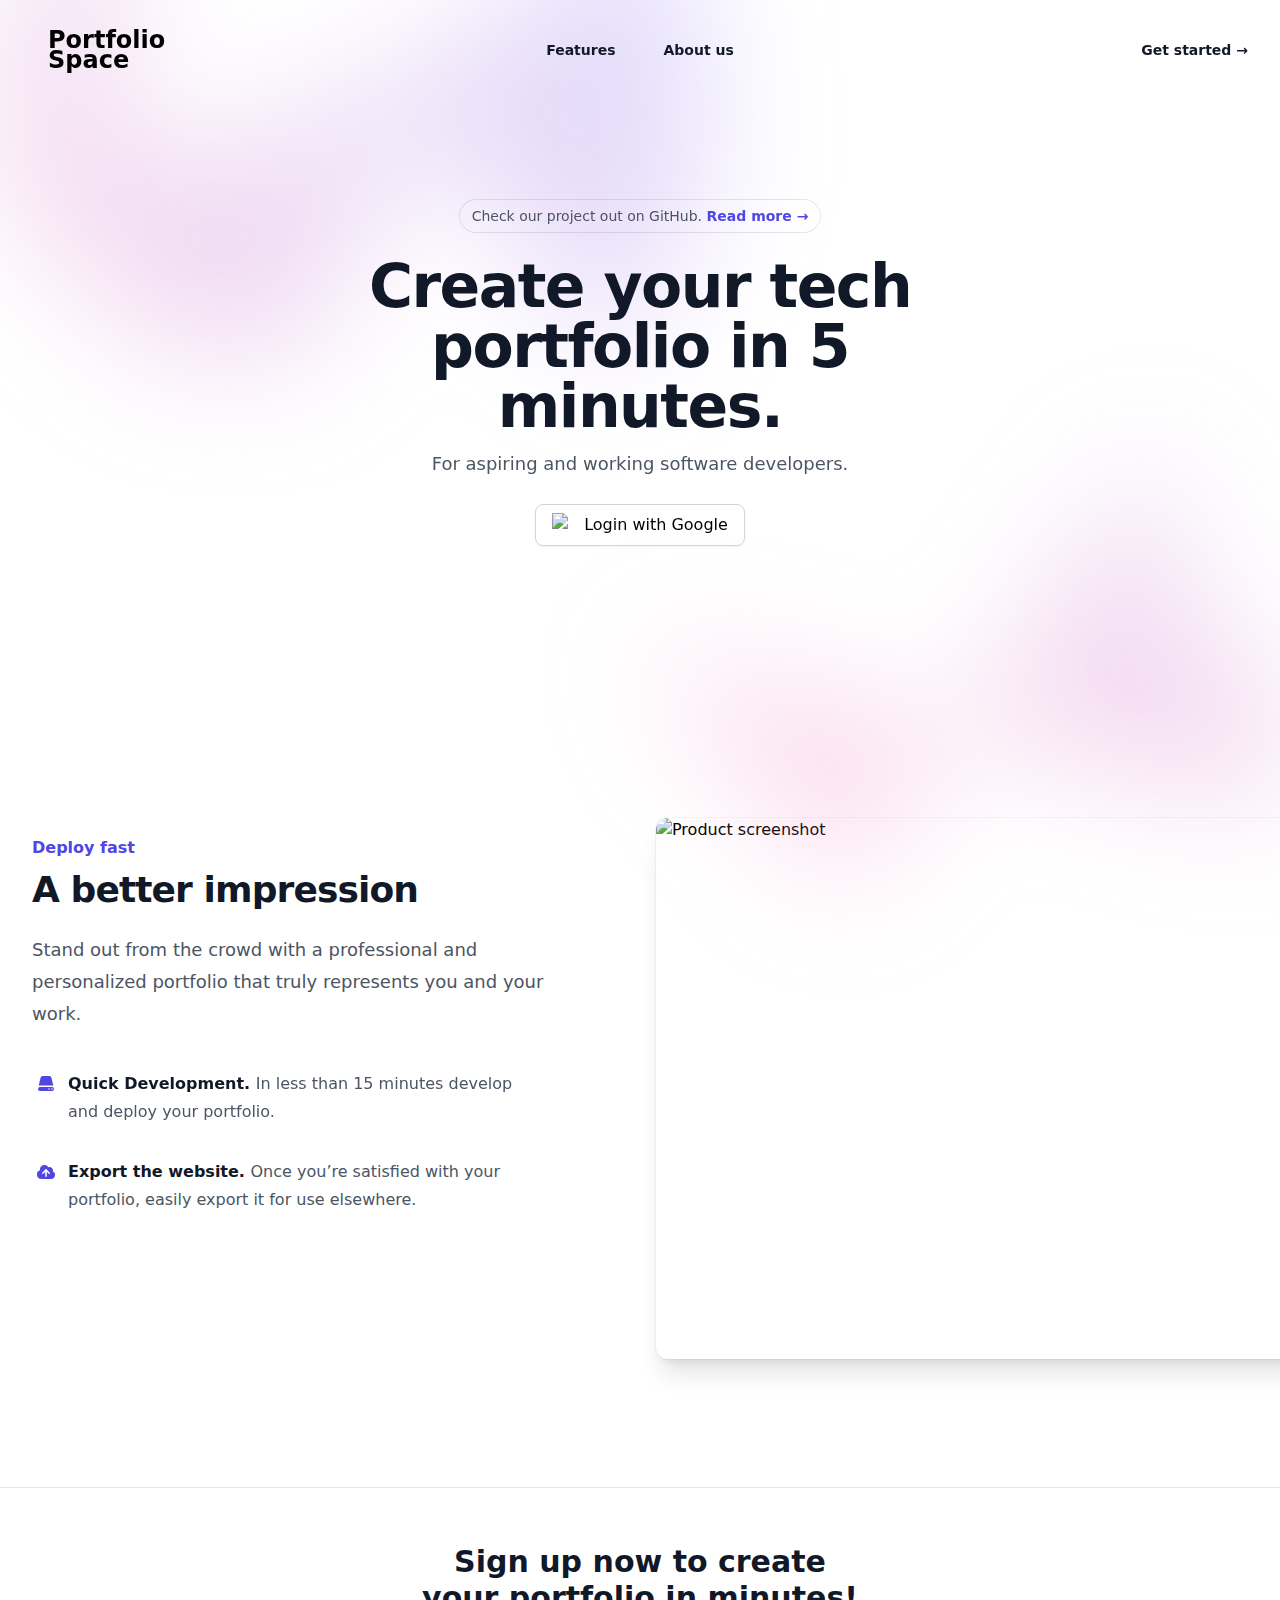
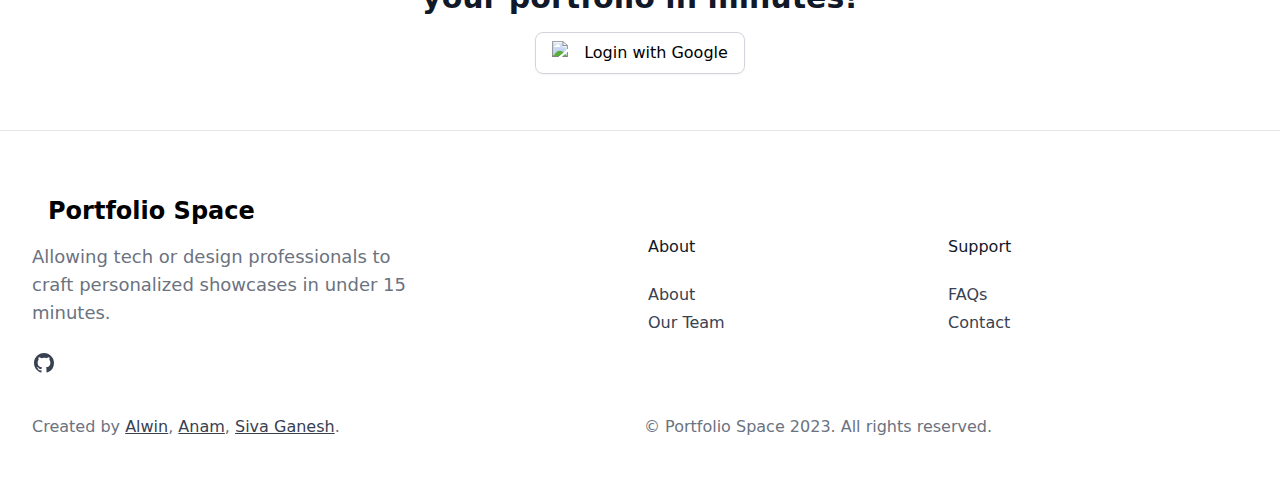
==== commit 0d8eb2d4: "Improved codebase." ====
--- a/index.html
+++ b/index.html
@@ -5,7 +5,7 @@
         <meta name="viewport" content="width=device-width, initial-scale=1.0" />
         <title>Portfolio Space</title>
         <link rel="stylesheet" href="./public/app.css" />
-        <script type="module" src="./public/firebase.js"></script>
+        <script type="module" src="./public/helpers/firebase.js"></script>
     </head>
 
     <body>
@@ -48,14 +48,9 @@
                     </div>
                     <div class="hidden lg:flex lg:gap-x-12">
                         <a
-                            href="#"
+                            href="#features"
                             class="text-sm font-semibold leading-6 text-gray-900"
                             >Features</a
-                        >
-                        <a
-                            href="#"
-                            class="text-sm font-semibold leading-6 text-gray-900"
-                            >Templates</a
                         >
                         <a
                             href="#"
@@ -115,14 +110,9 @@
                             <div class="-my-6 divide-y divide-gray-500/10">
                                 <div class="space-y-2 py-6">
                                     <a
-                                        href="#"
+                                        href="#features"
                                         class="-mx-3 block rounded-lg px-3 py-2 text-base font-semibold leading-7 text-gray-900 hover:bg-gray-50"
                                         >Features</a
-                                    >
-                                    <a
-                                        href="#"
-                                        class="-mx-3 block rounded-lg px-3 py-2 text-base font-semibold leading-7 text-gray-900 hover:bg-gray-50"
-                                        >Templates</a
                                     >
                                     <a
                                         href="#"
@@ -239,7 +229,7 @@
         </div>
 
         <!-- Features section -->
-        <div class="overflow-hidden bg-white py-24 sm:py-32">
+        <div class="overflow-hidden bg-white py-24 sm:py-32" id="features">
             <div class="mx-auto max-w-7xl px-6 lg:px-8">
                 <div
                     class="mx-auto grid max-w-2xl grid-cols-1 gap-x-8 gap-y-16 sm:gap-y-20 lg:mx-0 lg:max-w-none lg:grid-cols-2">
--- a/public/app.css
+++ b/public/app.css
@@ -707,14 +707,6 @@
     top: calc(100% - 13rem);
 }
 
-.left-1\/2 {
-    left: 50%;
-}
-
-.top-2\/4 {
-    top: 50%;
-}
-
 .isolate {
     isolation: isolate;
 }
@@ -793,16 +785,41 @@
     margin-bottom: -1.5rem;
 }
 
+.mx-5 {
+    margin-left: 1.25rem;
+    margin-right: 1.25rem;
+}
+
 .mx-auto {
     margin-left: auto;
     margin-right: auto;
 }
 
+.my-10 {
+    margin-top: 2.5rem;
+    margin-bottom: 2.5rem;
+}
+
+.my-2 {
+    margin-top: 0.5rem;
+    margin-bottom: 0.5rem;
+}
+
+.my-3 {
+    margin-top: 0.75rem;
+    margin-bottom: 0.75rem;
+}
+
 .my-4 {
     margin-top: 1rem;
     margin-bottom: 1rem;
 }
 
+.my-5 {
+    margin-top: 1.25rem;
+    margin-bottom: 1.25rem;
+}
+
 .my-auto {
     margin-top: auto;
     margin-bottom: auto;
@@ -810,6 +827,10 @@
 
 .mb-2 {
     margin-bottom: 0.5rem;
+}
+
+.mb-6 {
+    margin-bottom: 1.5rem;
 }
 
 .ml-4 {
@@ -972,42 +993,74 @@
     height: 0.5rem;
 }
 
+.h-4 {
+    height: 1rem;
+}
+
 .h-5 {
     height: 1.25rem;
 }
 
+.h-52 {
+    height: 13rem;
+}
+
 .h-6 {
     height: 1.5rem;
 }
 
+.h-7 {
+    height: 1.75rem;
+}
+
 .h-8 {
     height: 2rem;
 }
 
-.h-screen {
-    height: 100vh;
-}
-
-.h-16 {
-    height: 4rem;
-}
-
 .min-h-\[80vh\] {
     min-height: 80vh;
 }
 
+.min-h-full {
+    min-height: 100%;
+}
+
+.w-1\/5 {
+    width: 20%;
+}
+
 .w-10 {
     width: 2.5rem;
 }
 
+.w-24 {
+    width: 6rem;
+}
+
+.w-4 {
+    width: 1rem;
+}
+
+.w-40 {
+    width: 10rem;
+}
+
 .w-5 {
     width: 1.25rem;
 }
 
+.w-52 {
+    width: 13rem;
+}
+
 .w-6 {
     width: 1.5rem;
 }
 
+.w-60 {
+    width: 15rem;
+}
+
 .w-\[36\.125rem\] {
     width: 36.125rem;
 }
@@ -1022,18 +1075,6 @@
 
 .w-full {
     width: 100%;
-}
-
-.w-8 {
-    width: 2rem;
-}
-
-.w-screen {
-    width: 100vw;
-}
-
-.w-16 {
-    width: 4rem;
 }
 
 .max-w-2xl {
@@ -1119,13 +1160,6 @@
         scaleX(var(--tw-scale-x)) scaleY(var(--tw-scale-y));
 }
 
-.-translate-y-1\/2 {
-    --tw-translate-y: -50%;
-    transform: translate(var(--tw-translate-x), var(--tw-translate-y))
-        rotate(var(--tw-rotate)) skewX(var(--tw-skew-x)) skewY(var(--tw-skew-y))
-        scaleX(var(--tw-scale-x)) scaleY(var(--tw-scale-y));
-}
-
 .rotate-\[30deg\] {
     --tw-rotate: 30deg;
     transform: translate(var(--tw-translate-x), var(--tw-translate-y))
@@ -1161,16 +1195,6 @@
     transform: none;
 }
 
-@keyframes spin {
-    to {
-        transform: rotate(360deg);
-    }
-}
-
-.animate-spin {
-    animation: spin 1s linear infinite;
-}
-
 .touch-auto {
     touch-action: auto;
 }
@@ -1639,6 +1663,10 @@
     gap: 0.5rem;
 }
 
+.gap-3 {
+    gap: 0.75rem;
+}
+
 .gap-4 {
     gap: 1rem;
 }
@@ -2143,6 +2171,26 @@
     background-color: rgb(255 0 0 / var(--tw-bg-opacity));
 }
 
+.bg-black {
+    --tw-bg-opacity: 1;
+    background-color: rgb(0 0 0 / var(--tw-bg-opacity));
+}
+
+.bg-blue-700 {
+    --tw-bg-opacity: 1;
+    background-color: rgb(29 78 216 / var(--tw-bg-opacity));
+}
+
+.bg-gray-50 {
+    --tw-bg-opacity: 1;
+    background-color: rgb(249 250 251 / var(--tw-bg-opacity));
+}
+
+.bg-indigo-600 {
+    --tw-bg-opacity: 1;
+    background-color: rgb(79 70 229 / var(--tw-bg-opacity));
+}
+
 .bg-red-700 {
     --tw-bg-opacity: 1;
     background-color: rgb(185 28 28 / var(--tw-bg-opacity));
@@ -2156,20 +2204,6 @@
 .bg-zinc-100 {
     --tw-bg-opacity: 1;
     background-color: rgb(244 244 245 / var(--tw-bg-opacity));
-}
-
-.bg-gray-300 {
-    --tw-bg-opacity: 1;
-    background-color: rgb(209 213 219 / var(--tw-bg-opacity));
-}
-
-.bg-gray-400 {
-    --tw-bg-opacity: 1;
-    background-color: rgb(156 163 175 / var(--tw-bg-opacity));
-}
-
-.bg-gradient-to-r {
-    background-image: linear-gradient(to right, var(--tw-gradient-stops));
 }
 
 .bg-gradient-to-tr {
@@ -2182,24 +2216,8 @@
     --tw-gradient-stops: var(--tw-gradient-from), var(--tw-gradient-to);
 }
 
-.from-indigo-100 {
-    --tw-gradient-from: #e0e7ff var(--tw-gradient-from-position);
-    --tw-gradient-to: rgb(224 231 255 / 0) var(--tw-gradient-to-position);
-    --tw-gradient-stops: var(--tw-gradient-from), var(--tw-gradient-to);
-}
-
-.via-red-100 {
-    --tw-gradient-to: rgb(254 226 226 / 0) var(--tw-gradient-to-position);
-    --tw-gradient-stops: var(--tw-gradient-from),
-        #fee2e2 var(--tw-gradient-via-position), var(--tw-gradient-to);
-}
-
 .to-\[\#9089fc\] {
     --tw-gradient-to: #9089fc var(--tw-gradient-to-position);
-}
-
-.to-yellow-100 {
-    --tw-gradient-to: #fef9c3 var(--tw-gradient-to-position);
 }
 
 .decoration-slice {
@@ -2287,10 +2305,6 @@
     background-origin: content-box;
 }
 
-.fill-blue-600 {
-    fill: #2563eb;
-}
-
 .object-contain {
     -o-object-fit: contain;
     object-fit: contain;
@@ -2336,11 +2350,21 @@
     padding: 1.5rem;
 }
 
+.px-2 {
+    padding-left: 0.5rem;
+    padding-right: 0.5rem;
+}
+
 .px-3 {
     padding-left: 0.75rem;
     padding-right: 0.75rem;
 }
 
+.px-3\.5 {
+    padding-left: 0.875rem;
+    padding-right: 0.875rem;
+}
+
 .px-4 {
     padding-left: 1rem;
     padding-right: 1rem;
@@ -2391,6 +2415,16 @@
     padding-bottom: 1rem;
 }
 
+.py-48 {
+    padding-top: 12rem;
+    padding-bottom: 12rem;
+}
+
+.py-5 {
+    padding-top: 1.25rem;
+    padding-bottom: 1.25rem;
+}
+
 .py-6 {
     padding-top: 1.5rem;
     padding-bottom: 1.5rem;
@@ -2401,6 +2435,11 @@
     padding-bottom: 2rem;
 }
 
+.px-10 {
+    padding-left: 2.5rem;
+    padding-right: 2.5rem;
+}
+
 .pb-3 {
     padding-bottom: 0.75rem;
 }
@@ -2500,6 +2539,11 @@
     line-height: 2.5rem;
 }
 
+.text-6xl {
+    font-size: 3.75rem;
+    line-height: 1;
+}
+
 .text-base {
     font-size: 1rem;
     line-height: 1.5rem;
@@ -2531,6 +2575,10 @@
 
 .font-medium {
     font-weight: 500;
+}
+
+.font-normal {
+    font-weight: 400;
 }
 
 .font-semibold {
@@ -2678,11 +2726,6 @@
 .text-white {
     --tw-text-opacity: 1;
     color: rgb(255 255 255 / var(--tw-text-opacity));
-}
-
-.text-gray-200 {
-    --tw-text-opacity: 1;
-    color: rgb(229 231 235 / var(--tw-text-opacity));
 }
 
 .underline {
@@ -3141,6 +3184,10 @@
     a-z-a--z0-9: \\-\\.$;
 }
 
+html {
+    scroll-behavior: smooth;
+}
+
 @media (min-width: 640px) {
     .sm\:container {
         width: 100%;
@@ -3181,9 +3228,19 @@
     cursor: pointer;
 }
 
+.hover\:bg-blue-800:hover {
+    --tw-bg-opacity: 1;
+    background-color: rgb(30 64 175 / var(--tw-bg-opacity));
+}
+
 .hover\:bg-gray-50:hover {
     --tw-bg-opacity: 1;
     background-color: rgb(249 250 251 / var(--tw-bg-opacity));
+}
+
+.hover\:bg-indigo-500:hover {
+    --tw-bg-opacity: 1;
+    background-color: rgb(99 102 241 / var(--tw-bg-opacity));
 }
 
 .hover\:bg-red-800:hover {
@@ -3216,15 +3273,6 @@
         var(--tw-ring-shadow, 0 0 #0000), var(--tw-shadow);
 }
 
-.hover\:shadow-md:hover {
-    --tw-shadow: 0 4px 6px -1px rgb(0 0 0 / 0.1),
-        0 2px 4px -2px rgb(0 0 0 / 0.1);
-    --tw-shadow-colored: 0 4px 6px -1px var(--tw-shadow-color),
-        0 2px 4px -2px var(--tw-shadow-color);
-    box-shadow: var(--tw-ring-offset-shadow, 0 0 #0000),
-        var(--tw-ring-shadow, 0 0 #0000), var(--tw-shadow);
-}
-
 .hover\:ring-gray-900\/20:hover {
     --tw-ring-color: rgb(17 24 39 / 0.2);
 }
@@ -3237,6 +3285,11 @@
 .hover\:before\:text-center:hover::before {
     content: var(--tw-content);
     text-align: center;
+}
+
+.focus\:border-blue-500:focus {
+    --tw-border-opacity: 1;
+    border-color: rgb(59 130 246 / var(--tw-border-opacity));
 }
 
 .focus\:outline-none:focus {
@@ -3253,6 +3306,16 @@
         var(--tw-shadow, 0 0 #0000);
 }
 
+.focus\:ring-blue-300:focus {
+    --tw-ring-opacity: 1;
+    --tw-ring-color: rgb(147 197 253 / var(--tw-ring-opacity));
+}
+
+.focus\:ring-blue-500:focus {
+    --tw-ring-opacity: 1;
+    --tw-ring-color: rgb(59 130 246 / var(--tw-ring-opacity));
+}
+
 .focus\:ring-red-300:focus {
     --tw-ring-opacity: 1;
     --tw-ring-color: rgb(252 165 165 / var(--tw-ring-opacity));
@@ -3266,25 +3329,46 @@
     text-align: center;
 }
 
+.focus-visible\:outline:focus-visible {
+    outline-style: solid;
+}
+
+.focus-visible\:outline-2:focus-visible {
+    outline-width: 2px;
+}
+
+.focus-visible\:outline-offset-2:focus-visible {
+    outline-offset: 2px;
+}
+
+.focus-visible\:outline-indigo-600:focus-visible {
+    outline-color: #4f46e5;
+}
+
 @media (prefers-color-scheme: dark) {
+    .dark\:bg-blue-600 {
+        --tw-bg-opacity: 1;
+        background-color: rgb(37 99 235 / var(--tw-bg-opacity));
+    }
+
     .dark\:bg-red-600 {
         --tw-bg-opacity: 1;
         background-color: rgb(220 38 38 / var(--tw-bg-opacity));
     }
 
-    .dark\:text-gray-600 {
-        --tw-text-opacity: 1;
-        color: rgb(75 85 99 / var(--tw-text-opacity));
-    }
-
-    .dark\:text-white {
-        --tw-text-opacity: 1;
-        color: rgb(255 255 255 / var(--tw-text-opacity));
+    .dark\:hover\:bg-blue-700:hover {
+        --tw-bg-opacity: 1;
+        background-color: rgb(29 78 216 / var(--tw-bg-opacity));
     }
 
     .dark\:hover\:bg-red-700:hover {
         --tw-bg-opacity: 1;
         background-color: rgb(185 28 28 / var(--tw-bg-opacity));
+    }
+
+    .dark\:focus\:ring-blue-800:focus {
+        --tw-ring-opacity: 1;
+        --tw-ring-color: rgb(30 64 175 / var(--tw-ring-opacity));
     }
 
     .dark\:focus\:ring-red-900:focus {
@@ -3389,6 +3473,16 @@
         padding-bottom: 8rem;
     }
 
+    .sm\:py-48 {
+        padding-top: 12rem;
+        padding-bottom: 12rem;
+    }
+
+    .sm\:px-8 {
+        padding-left: 2rem;
+        padding-right: 2rem;
+    }
+
     .sm\:text-3xl {
         font-size: 1.875rem;
         line-height: 2.25rem;
@@ -3397,6 +3491,11 @@
     .sm\:text-4xl {
         font-size: 2.25rem;
         line-height: 2.5rem;
+    }
+
+    .sm\:text-5xl {
+        font-size: 3rem;
+        line-height: 1;
     }
 
     .sm\:text-6xl {
@@ -3492,6 +3591,11 @@
         padding-right: 2rem;
     }
 
+    .lg\:px-10 {
+        padding-left: 2.5rem;
+        padding-right: 2.5rem;
+    }
+
     .lg\:pr-8 {
         padding-right: 2rem;
     }
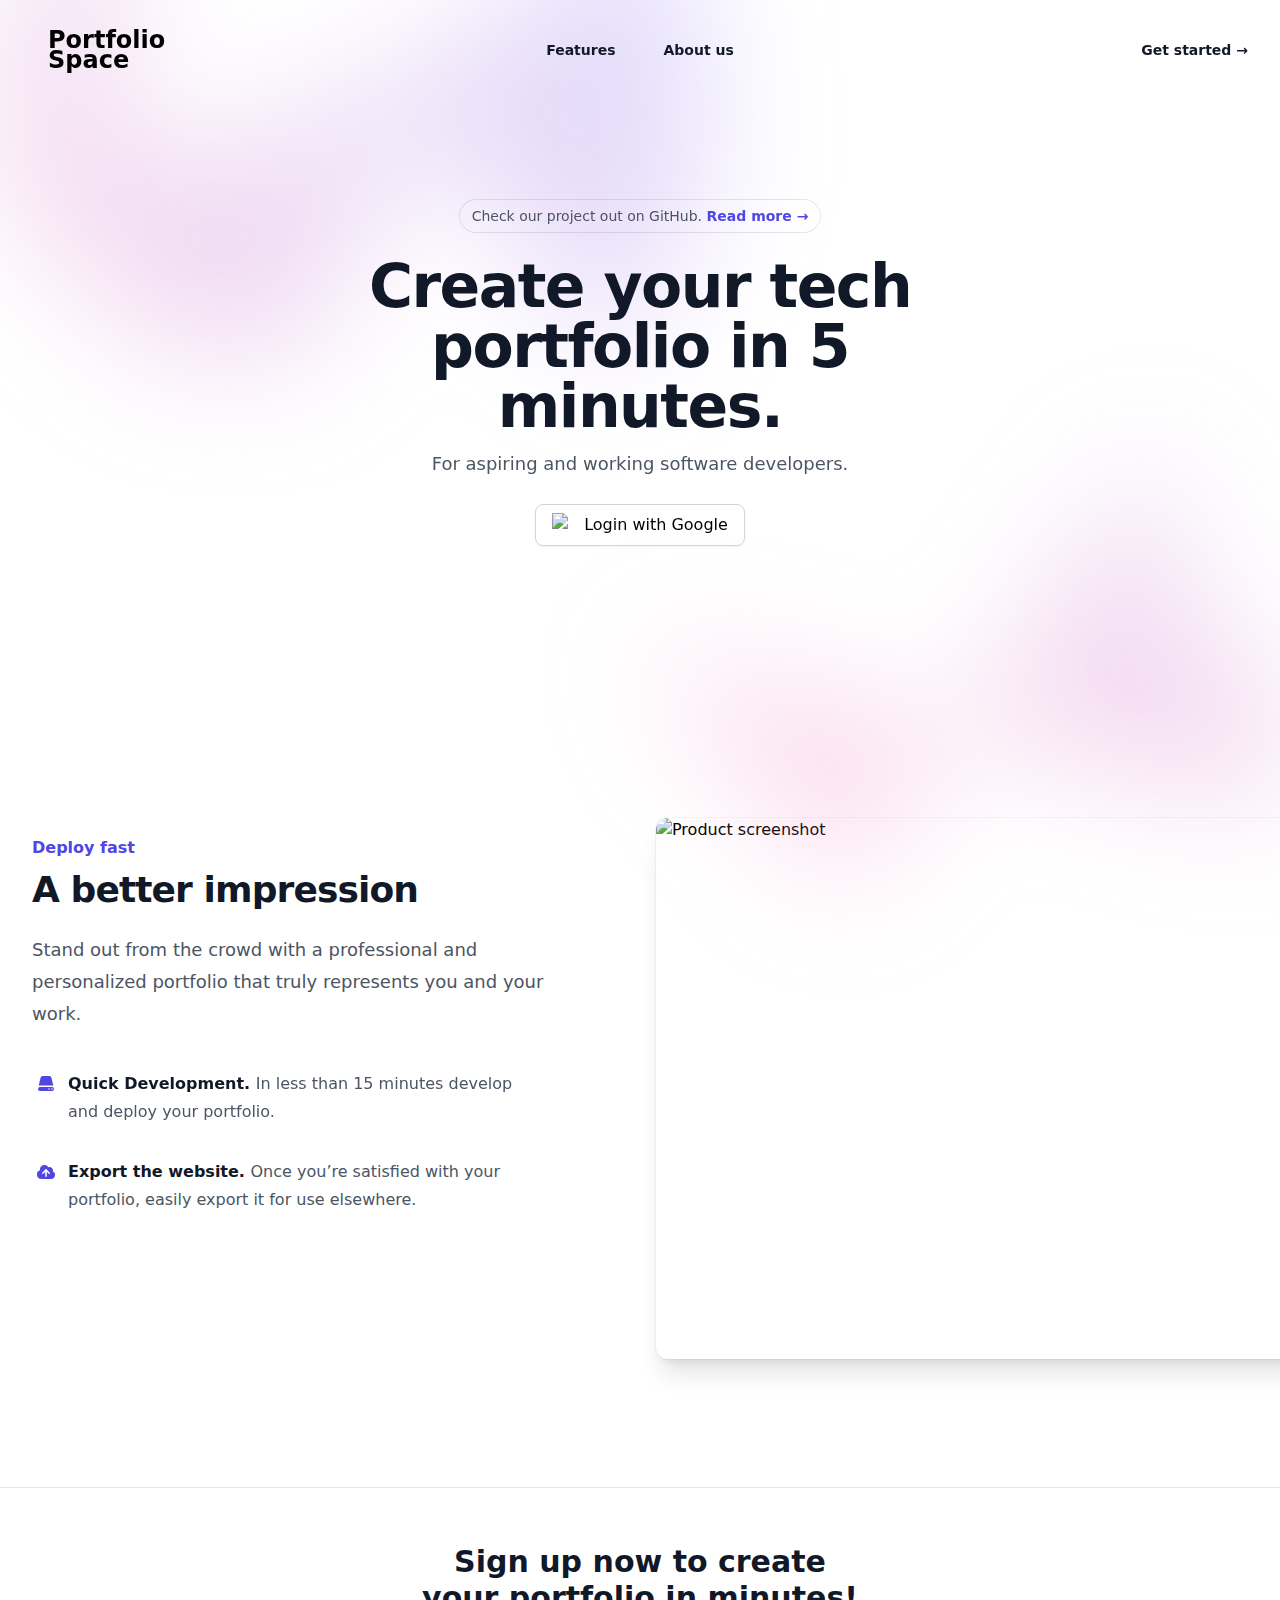
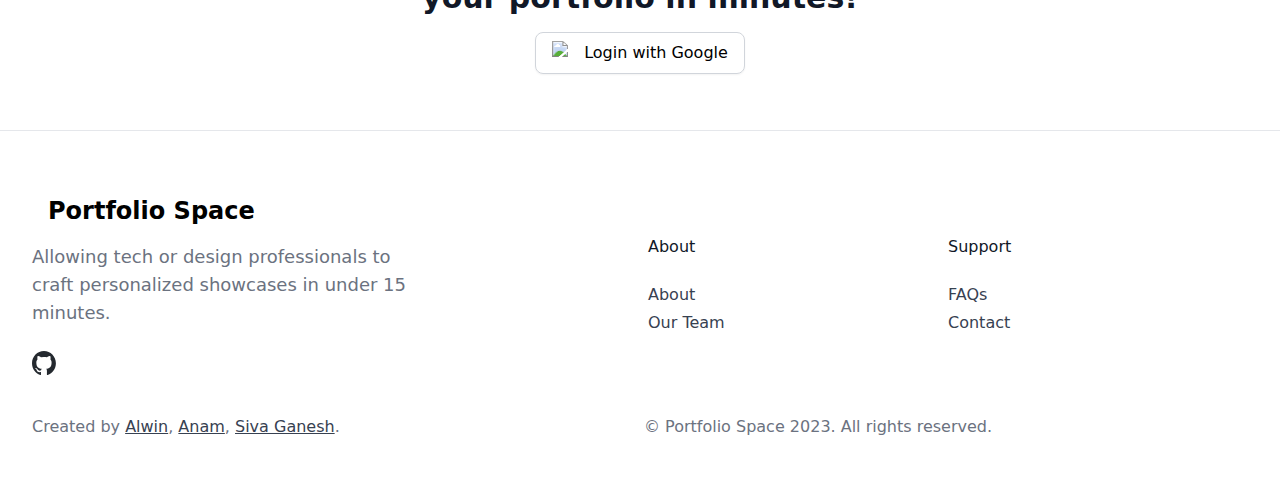
==== commit 8c45997b: "Resolved merge conflict" ====
--- a/index.html
+++ b/index.html
@@ -352,16 +352,10 @@
                             target="_blank"
                             rel="noreferrer">
                             <span class="sr-only"> GitHub </span>
-                            <svg
+                            <img
                                 class="h-6 w-6"
-                                fill="currentColor"
-                                viewBox="0 0 24 24"
-                                aria-hidden="true">
-                                <path
-                                    fill-rule="evenodd"
-                                    d="M12 2C6.477 2 2 6.484 2 12.017c0 4.425 2.865 8.18 6.839 9.504.5.092.682-.217.682-.483 0-.237-.008-.868-.013-1.703-2.782.605-3.369-1.343-3.369-1.343-.454-1.158-1.11-1.466-1.11-1.466-.908-.62.069-.608.069-.608 1.003.07 1.531 1.032 1.531 1.032.892 1.53 2.341 1.088 2.91.832.092-.647.35-1.088.636-1.338-2.22-.253-4.555-1.113-4.555-4.951 0-1.093.39-1.988 1.029-2.688-.103-.253-.446-1.272.098-2.65 0 0 .84-.27 2.75 1.026A9.564 9.564 0 0112 6.844c.85.004 1.705.115 2.504.337 1.909-1.296 2.747-1.027 2.747-1.027.546 1.379.202 2.398.1 2.651.64.7 1.028 1.595 1.028 2.688 0 3.848-2.339 4.695-4.566 4.943.359.309.678.92.678 1.855 0 1.338-.012 2.419-.012 2.747 0 .268.18.58.688.482A10.019 10.019 0 0022 12.017C22 6.484 17.522 2 12 2z"
-                                    clip-rule="evenodd" />
-                            </svg>
+                                src="./public/assets/github-mark.svg"
+                                alt="" />
                         </a>
                     </div>
                 </div>
--- a/public/app.css
+++ b/public/app.css
@@ -10,19 +10,19 @@
 *,
 ::before,
 ::after {
-    box-sizing: border-box;
-    /* 1 */
-    border-width: 0;
-    /* 2 */
-    border-style: solid;
-    /* 2 */
-    border-color: #e5e7eb;
-    /* 2 */
+  box-sizing: border-box;
+  /* 1 */
+  border-width: 0;
+  /* 2 */
+  border-style: solid;
+  /* 2 */
+  border-color: #e5e7eb;
+  /* 2 */
 }
 
 ::before,
 ::after {
-    --tw-content: "";
+  --tw-content: '';
 }
 
 /*
@@ -35,35 +35,21 @@
 */
 
 html {
-    line-height: 1.5;
-    /* 1 */
-    -webkit-text-size-adjust: 100%;
-    /* 2 */
-    -moz-tab-size: 4;
-    /* 3 */
-    -o-tab-size: 4;
-    tab-size: 4;
-    /* 3 */
-    font-family:
-        ui-sans-serif,
-        system-ui,
-        -apple-system,
-        BlinkMacSystemFont,
-        "Segoe UI",
-        Roboto,
-        "Helvetica Neue",
-        Arial,
-        "Noto Sans",
-        sans-serif,
-        "Apple Color Emoji",
-        "Segoe UI Emoji",
-        "Segoe UI Symbol",
-        "Noto Color Emoji";
-    /* 4 */
-    font-feature-settings: normal;
-    /* 5 */
-    font-variation-settings: normal;
-    /* 6 */
+  line-height: 1.5;
+  /* 1 */
+  -webkit-text-size-adjust: 100%;
+  /* 2 */
+  -moz-tab-size: 4;
+  /* 3 */
+  -o-tab-size: 4;
+     tab-size: 4;
+  /* 3 */
+  font-family: ui-sans-serif, system-ui, -apple-system, BlinkMacSystemFont, "Segoe UI", Roboto, "Helvetica Neue", Arial, "Noto Sans", sans-serif, "Apple Color Emoji", "Segoe UI Emoji", "Segoe UI Symbol", "Noto Color Emoji";
+  /* 4 */
+  font-feature-settings: normal;
+  /* 5 */
+  font-variation-settings: normal;
+  /* 6 */
 }
 
 /*
@@ -72,10 +58,10 @@
 */
 
 body {
-    margin: 0;
-    /* 1 */
-    line-height: inherit;
-    /* 2 */
+  margin: 0;
+  /* 1 */
+  line-height: inherit;
+  /* 2 */
 }
 
 /*
@@ -85,12 +71,12 @@
 */
 
 hr {
-    height: 0;
-    /* 1 */
-    color: inherit;
-    /* 2 */
-    border-top-width: 1px;
-    /* 3 */
+  height: 0;
+  /* 1 */
+  color: inherit;
+  /* 2 */
+  border-top-width: 1px;
+  /* 3 */
 }
 
 /*
@@ -98,8 +84,8 @@
 */
 
 abbr:where([title]) {
-    -webkit-text-decoration: underline dotted;
-    text-decoration: underline dotted;
+  -webkit-text-decoration: underline dotted;
+          text-decoration: underline dotted;
 }
 
 /*
@@ -112,8 +98,8 @@
 h4,
 h5,
 h6 {
-    font-size: inherit;
-    font-weight: inherit;
+  font-size: inherit;
+  font-weight: inherit;
 }
 
 /*
@@ -121,8 +107,8 @@
 */
 
 a {
-    color: inherit;
-    text-decoration: inherit;
+  color: inherit;
+  text-decoration: inherit;
 }
 
 /*
@@ -131,7 +117,7 @@
 
 b,
 strong {
-    font-weight: bolder;
+  font-weight: bolder;
 }
 
 /*
@@ -143,11 +129,10 @@
 kbd,
 samp,
 pre {
-    font-family: ui-monospace, SFMono-Regular, Menlo, Monaco, Consolas,
-        "Liberation Mono", "Courier New", monospace;
-    /* 1 */
-    font-size: 1em;
-    /* 2 */
+  font-family: ui-monospace, SFMono-Regular, Menlo, Monaco, Consolas, "Liberation Mono", "Courier New", monospace;
+  /* 1 */
+  font-size: 1em;
+  /* 2 */
 }
 
 /*
@@ -155,7 +140,7 @@
 */
 
 small {
-    font-size: 80%;
+  font-size: 80%;
 }
 
 /*
@@ -164,18 +149,18 @@
 
 sub,
 sup {
-    font-size: 75%;
-    line-height: 0;
-    position: relative;
-    vertical-align: baseline;
+  font-size: 75%;
+  line-height: 0;
+  position: relative;
+  vertical-align: baseline;
 }
 
 sub {
-    bottom: -0.25em;
+  bottom: -0.25em;
 }
 
 sup {
-    top: -0.5em;
+  top: -0.5em;
 }
 
 /*
@@ -185,12 +170,12 @@
 */
 
 table {
-    text-indent: 0;
-    /* 1 */
-    border-color: inherit;
-    /* 2 */
-    border-collapse: collapse;
-    /* 3 */
+  text-indent: 0;
+  /* 1 */
+  border-color: inherit;
+  /* 2 */
+  border-collapse: collapse;
+  /* 3 */
 }
 
 /*
@@ -204,24 +189,24 @@
 optgroup,
 select,
 textarea {
-    font-family: inherit;
-    /* 1 */
-    font-feature-settings: inherit;
-    /* 1 */
-    font-variation-settings: inherit;
-    /* 1 */
-    font-size: 100%;
-    /* 1 */
-    font-weight: inherit;
-    /* 1 */
-    line-height: inherit;
-    /* 1 */
-    color: inherit;
-    /* 1 */
-    margin: 0;
-    /* 2 */
-    padding: 0;
-    /* 3 */
+  font-family: inherit;
+  /* 1 */
+  font-feature-settings: inherit;
+  /* 1 */
+  font-variation-settings: inherit;
+  /* 1 */
+  font-size: 100%;
+  /* 1 */
+  font-weight: inherit;
+  /* 1 */
+  line-height: inherit;
+  /* 1 */
+  color: inherit;
+  /* 1 */
+  margin: 0;
+  /* 2 */
+  padding: 0;
+  /* 3 */
 }
 
 /*
@@ -230,7 +215,7 @@
 
 button,
 select {
-    text-transform: none;
+  text-transform: none;
 }
 
 /*
@@ -239,15 +224,15 @@
 */
 
 button,
-[type="button"],
-[type="reset"],
-[type="submit"] {
-    -webkit-appearance: button;
-    /* 1 */
-    background-color: transparent;
-    /* 2 */
-    background-image: none;
-    /* 2 */
+[type='button'],
+[type='reset'],
+[type='submit'] {
+  -webkit-appearance: button;
+  /* 1 */
+  background-color: transparent;
+  /* 2 */
+  background-image: none;
+  /* 2 */
 }
 
 /*
@@ -255,7 +240,7 @@
 */
 
 :-moz-focusring {
-    outline: auto;
+  outline: auto;
 }
 
 /*
@@ -263,7 +248,7 @@
 */
 
 :-moz-ui-invalid {
-    box-shadow: none;
+  box-shadow: none;
 }
 
 /*
@@ -271,7 +256,7 @@
 */
 
 progress {
-    vertical-align: baseline;
+  vertical-align: baseline;
 }
 
 /*
@@ -280,7 +265,7 @@
 
 ::-webkit-inner-spin-button,
 ::-webkit-outer-spin-button {
-    height: auto;
+  height: auto;
 }
 
 /*
@@ -288,11 +273,11 @@
 2. Correct the outline style in Safari.
 */
 
-[type="search"] {
-    -webkit-appearance: textfield;
-    /* 1 */
-    outline-offset: -2px;
-    /* 2 */
+[type='search'] {
+  -webkit-appearance: textfield;
+  /* 1 */
+  outline-offset: -2px;
+  /* 2 */
 }
 
 /*
@@ -300,7 +285,7 @@
 */
 
 ::-webkit-search-decoration {
-    -webkit-appearance: none;
+  -webkit-appearance: none;
 }
 
 /*
@@ -309,10 +294,10 @@
 */
 
 ::-webkit-file-upload-button {
-    -webkit-appearance: button;
-    /* 1 */
-    font: inherit;
-    /* 2 */
+  -webkit-appearance: button;
+  /* 1 */
+  font: inherit;
+  /* 2 */
 }
 
 /*
@@ -320,7 +305,7 @@
 */
 
 summary {
-    display: list-item;
+  display: list-item;
 }
 
 /*
@@ -340,24 +325,24 @@
 figure,
 p,
 pre {
-    margin: 0;
+  margin: 0;
 }
 
 fieldset {
-    margin: 0;
-    padding: 0;
+  margin: 0;
+  padding: 0;
 }
 
 legend {
-    padding: 0;
+  padding: 0;
 }
 
 ol,
 ul,
 menu {
-    list-style: none;
-    margin: 0;
-    padding: 0;
+  list-style: none;
+  margin: 0;
+  padding: 0;
 }
 
 /*
@@ -365,7 +350,7 @@
 */
 
 dialog {
-    padding: 0;
+  padding: 0;
 }
 
 /*
@@ -373,7 +358,7 @@
 */
 
 textarea {
-    resize: vertical;
+  resize: vertical;
 }
 
 /*
@@ -381,20 +366,19 @@
 2. Set the default placeholder color to the user's configured gray 400 color.
 */
 
-input::-moz-placeholder,
-textarea::-moz-placeholder {
-    opacity: 1;
-    /* 1 */
-    color: #9ca3af;
-    /* 2 */
+input::-moz-placeholder, textarea::-moz-placeholder {
+  opacity: 1;
+  /* 1 */
+  color: #9ca3af;
+  /* 2 */
 }
 
 input::placeholder,
 textarea::placeholder {
-    opacity: 1;
-    /* 1 */
-    color: #9ca3af;
-    /* 2 */
+  opacity: 1;
+  /* 1 */
+  color: #9ca3af;
+  /* 2 */
 }
 
 /*
@@ -403,7 +387,7 @@
 
 button,
 [role="button"] {
-    cursor: pointer;
+  cursor: pointer;
 }
 
 /*
@@ -411,7 +395,7 @@
 */
 
 :disabled {
-    cursor: default;
+  cursor: default;
 }
 
 /*
@@ -428,10 +412,10 @@
 iframe,
 embed,
 object {
-    display: block;
-    /* 1 */
-    vertical-align: middle;
-    /* 2 */
+  display: block;
+  /* 1 */
+  vertical-align: middle;
+  /* 2 */
 }
 
 /*
@@ -440,3184 +424,3212 @@
 
 img,
 video {
-    max-width: 100%;
-    height: auto;
+  max-width: 100%;
+  height: auto;
 }
 
 /* Make elements with the HTML hidden attribute stay hidden by default */
 
 [hidden] {
-    display: none;
-}
-
-*,
-::before,
-::after {
-    --tw-border-spacing-x: 0;
-    --tw-border-spacing-y: 0;
-    --tw-translate-x: 0;
-    --tw-translate-y: 0;
-    --tw-rotate: 0;
-    --tw-skew-x: 0;
-    --tw-skew-y: 0;
-    --tw-scale-x: 1;
-    --tw-scale-y: 1;
-    --tw-pan-x:  ;
-    --tw-pan-y:  ;
-    --tw-pinch-zoom:  ;
-    --tw-scroll-snap-strictness: proximity;
-    --tw-gradient-from-position:  ;
-    --tw-gradient-via-position:  ;
-    --tw-gradient-to-position:  ;
-    --tw-ordinal:  ;
-    --tw-slashed-zero:  ;
-    --tw-numeric-figure:  ;
-    --tw-numeric-spacing:  ;
-    --tw-numeric-fraction:  ;
-    --tw-ring-inset:  ;
-    --tw-ring-offset-width: 0px;
-    --tw-ring-offset-color: #fff;
-    --tw-ring-color: rgb(59 130 246 / 0.5);
-    --tw-ring-offset-shadow: 0 0 #0000;
-    --tw-ring-shadow: 0 0 #0000;
-    --tw-shadow: 0 0 #0000;
-    --tw-shadow-colored: 0 0 #0000;
-    --tw-blur:  ;
-    --tw-brightness:  ;
-    --tw-contrast:  ;
-    --tw-grayscale:  ;
-    --tw-hue-rotate:  ;
-    --tw-invert:  ;
-    --tw-saturate:  ;
-    --tw-sepia:  ;
-    --tw-drop-shadow:  ;
-    --tw-backdrop-blur:  ;
-    --tw-backdrop-brightness:  ;
-    --tw-backdrop-contrast:  ;
-    --tw-backdrop-grayscale:  ;
-    --tw-backdrop-hue-rotate:  ;
-    --tw-backdrop-invert:  ;
-    --tw-backdrop-opacity:  ;
-    --tw-backdrop-saturate:  ;
-    --tw-backdrop-sepia:  ;
+  display: none;
+}
+
+*, ::before, ::after {
+  --tw-border-spacing-x: 0;
+  --tw-border-spacing-y: 0;
+  --tw-translate-x: 0;
+  --tw-translate-y: 0;
+  --tw-rotate: 0;
+  --tw-skew-x: 0;
+  --tw-skew-y: 0;
+  --tw-scale-x: 1;
+  --tw-scale-y: 1;
+  --tw-pan-x:  ;
+  --tw-pan-y:  ;
+  --tw-pinch-zoom:  ;
+  --tw-scroll-snap-strictness: proximity;
+  --tw-gradient-from-position:  ;
+  --tw-gradient-via-position:  ;
+  --tw-gradient-to-position:  ;
+  --tw-ordinal:  ;
+  --tw-slashed-zero:  ;
+  --tw-numeric-figure:  ;
+  --tw-numeric-spacing:  ;
+  --tw-numeric-fraction:  ;
+  --tw-ring-inset:  ;
+  --tw-ring-offset-width: 0px;
+  --tw-ring-offset-color: #fff;
+  --tw-ring-color: rgb(59 130 246 / 0.5);
+  --tw-ring-offset-shadow: 0 0 #0000;
+  --tw-ring-shadow: 0 0 #0000;
+  --tw-shadow: 0 0 #0000;
+  --tw-shadow-colored: 0 0 #0000;
+  --tw-blur:  ;
+  --tw-brightness:  ;
+  --tw-contrast:  ;
+  --tw-grayscale:  ;
+  --tw-hue-rotate:  ;
+  --tw-invert:  ;
+  --tw-saturate:  ;
+  --tw-sepia:  ;
+  --tw-drop-shadow:  ;
+  --tw-backdrop-blur:  ;
+  --tw-backdrop-brightness:  ;
+  --tw-backdrop-contrast:  ;
+  --tw-backdrop-grayscale:  ;
+  --tw-backdrop-hue-rotate:  ;
+  --tw-backdrop-invert:  ;
+  --tw-backdrop-opacity:  ;
+  --tw-backdrop-saturate:  ;
+  --tw-backdrop-sepia:  ;
 }
 
 ::backdrop {
-    --tw-border-spacing-x: 0;
-    --tw-border-spacing-y: 0;
-    --tw-translate-x: 0;
-    --tw-translate-y: 0;
-    --tw-rotate: 0;
-    --tw-skew-x: 0;
-    --tw-skew-y: 0;
-    --tw-scale-x: 1;
-    --tw-scale-y: 1;
-    --tw-pan-x:  ;
-    --tw-pan-y:  ;
-    --tw-pinch-zoom:  ;
-    --tw-scroll-snap-strictness: proximity;
-    --tw-gradient-from-position:  ;
-    --tw-gradient-via-position:  ;
-    --tw-gradient-to-position:  ;
-    --tw-ordinal:  ;
-    --tw-slashed-zero:  ;
-    --tw-numeric-figure:  ;
-    --tw-numeric-spacing:  ;
-    --tw-numeric-fraction:  ;
-    --tw-ring-inset:  ;
-    --tw-ring-offset-width: 0px;
-    --tw-ring-offset-color: #fff;
-    --tw-ring-color: rgb(59 130 246 / 0.5);
-    --tw-ring-offset-shadow: 0 0 #0000;
-    --tw-ring-shadow: 0 0 #0000;
-    --tw-shadow: 0 0 #0000;
-    --tw-shadow-colored: 0 0 #0000;
-    --tw-blur:  ;
-    --tw-brightness:  ;
-    --tw-contrast:  ;
-    --tw-grayscale:  ;
-    --tw-hue-rotate:  ;
-    --tw-invert:  ;
-    --tw-saturate:  ;
-    --tw-sepia:  ;
-    --tw-drop-shadow:  ;
-    --tw-backdrop-blur:  ;
-    --tw-backdrop-brightness:  ;
-    --tw-backdrop-contrast:  ;
-    --tw-backdrop-grayscale:  ;
-    --tw-backdrop-hue-rotate:  ;
-    --tw-backdrop-invert:  ;
-    --tw-backdrop-opacity:  ;
-    --tw-backdrop-saturate:  ;
-    --tw-backdrop-sepia:  ;
+  --tw-border-spacing-x: 0;
+  --tw-border-spacing-y: 0;
+  --tw-translate-x: 0;
+  --tw-translate-y: 0;
+  --tw-rotate: 0;
+  --tw-skew-x: 0;
+  --tw-skew-y: 0;
+  --tw-scale-x: 1;
+  --tw-scale-y: 1;
+  --tw-pan-x:  ;
+  --tw-pan-y:  ;
+  --tw-pinch-zoom:  ;
+  --tw-scroll-snap-strictness: proximity;
+  --tw-gradient-from-position:  ;
+  --tw-gradient-via-position:  ;
+  --tw-gradient-to-position:  ;
+  --tw-ordinal:  ;
+  --tw-slashed-zero:  ;
+  --tw-numeric-figure:  ;
+  --tw-numeric-spacing:  ;
+  --tw-numeric-fraction:  ;
+  --tw-ring-inset:  ;
+  --tw-ring-offset-width: 0px;
+  --tw-ring-offset-color: #fff;
+  --tw-ring-color: rgb(59 130 246 / 0.5);
+  --tw-ring-offset-shadow: 0 0 #0000;
+  --tw-ring-shadow: 0 0 #0000;
+  --tw-shadow: 0 0 #0000;
+  --tw-shadow-colored: 0 0 #0000;
+  --tw-blur:  ;
+  --tw-brightness:  ;
+  --tw-contrast:  ;
+  --tw-grayscale:  ;
+  --tw-hue-rotate:  ;
+  --tw-invert:  ;
+  --tw-saturate:  ;
+  --tw-sepia:  ;
+  --tw-drop-shadow:  ;
+  --tw-backdrop-blur:  ;
+  --tw-backdrop-brightness:  ;
+  --tw-backdrop-contrast:  ;
+  --tw-backdrop-grayscale:  ;
+  --tw-backdrop-hue-rotate:  ;
+  --tw-backdrop-invert:  ;
+  --tw-backdrop-opacity:  ;
+  --tw-backdrop-saturate:  ;
+  --tw-backdrop-sepia:  ;
 }
 
 .container {
+  width: 100%;
+}
+
+@media (min-width: 640px) {
+  .container {
+    max-width: 640px;
+  }
+}
+
+@media (min-width: 768px) {
+  .container {
+    max-width: 768px;
+  }
+}
+
+@media (min-width: 1024px) {
+  .container {
+    max-width: 1024px;
+  }
+}
+
+@media (min-width: 1280px) {
+  .container {
+    max-width: 1280px;
+  }
+}
+
+@media (min-width: 1536px) {
+  .container {
+    max-width: 1536px;
+  }
+}
+
+.sr-only {
+  position: absolute;
+  width: 1px;
+  height: 1px;
+  padding: 0;
+  margin: -1px;
+  overflow: hidden;
+  clip: rect(0, 0, 0, 0);
+  white-space: nowrap;
+  border-width: 0;
+}
+
+.not-sr-only {
+  position: static;
+  width: auto;
+  height: auto;
+  padding: 0;
+  margin: 0;
+  overflow: visible;
+  clip: auto;
+  white-space: normal;
+}
+
+.pointer-events-none {
+  pointer-events: none;
+}
+
+.pointer-events-auto {
+  pointer-events: auto;
+}
+
+.visible {
+  visibility: visible;
+}
+
+.invisible {
+  visibility: hidden;
+}
+
+.collapse {
+  visibility: collapse;
+}
+
+.static {
+  position: static;
+}
+
+.fixed {
+  position: fixed;
+}
+
+.absolute {
+  position: absolute;
+}
+
+.relative {
+  position: relative;
+}
+
+.sticky {
+  position: sticky;
+}
+
+.-inset-1 {
+  inset: -0.25rem;
+}
+
+.inset-0 {
+  inset: 0px;
+}
+
+.inset-x-0 {
+  left: 0px;
+  right: 0px;
+}
+
+.inset-y-0 {
+  top: 0px;
+  bottom: 0px;
+}
+
+.-top-40 {
+  top: -10rem;
+}
+
+.end-1 {
+  inset-inline-end: 0.25rem;
+}
+
+.left-1 {
+  left: 0.25rem;
+}
+
+.left-\[calc\(50\%\+3rem\)\] {
+  left: calc(50% + 3rem);
+}
+
+.left-\[calc\(50\%-11rem\)\] {
+  left: calc(50% - 11rem);
+}
+
+.right-0 {
+  right: 0px;
+}
+
+.start-1 {
+  inset-inline-start: 0.25rem;
+}
+
+.top-0 {
+  top: 0px;
+}
+
+.top-1 {
+  top: 0.25rem;
+}
+
+.top-\[calc\(100\%-13rem\)\] {
+  top: calc(100% - 13rem);
+}
+
+.isolate {
+  isolation: isolate;
+}
+
+.isolation-auto {
+  isolation: auto;
+}
+
+.-z-10 {
+  z-index: -10;
+}
+
+.z-50 {
+  z-index: 50;
+}
+
+.float-right {
+  float: right;
+}
+
+.float-left {
+  float: left;
+}
+
+.float-none {
+  float: none;
+}
+
+.clear-left {
+  clear: left;
+}
+
+.clear-right {
+  clear: right;
+}
+
+.clear-both {
+  clear: both;
+}
+
+.clear-none {
+  clear: none;
+}
+
+.-m-1 {
+  margin: -0.25rem;
+}
+
+.-m-1\.5 {
+  margin: -0.375rem;
+}
+
+.-m-2 {
+  margin: -0.5rem;
+}
+
+.-m-2\.5 {
+  margin: -0.625rem;
+}
+
+.m-1 {
+  margin: 0.25rem;
+}
+
+.m-auto {
+  margin: auto;
+}
+
+.-mx-3 {
+  margin-left: -0.75rem;
+  margin-right: -0.75rem;
+}
+
+.-my-6 {
+  margin-top: -1.5rem;
+  margin-bottom: -1.5rem;
+}
+
+.mx-10 {
+  margin-left: 2.5rem;
+  margin-right: 2.5rem;
+}
+
+.mx-auto {
+  margin-left: auto;
+  margin-right: auto;
+}
+
+.my-10 {
+  margin-top: 2.5rem;
+  margin-bottom: 2.5rem;
+}
+
+.my-2 {
+  margin-top: 0.5rem;
+  margin-bottom: 0.5rem;
+}
+
+.my-24 {
+  margin-top: 6rem;
+  margin-bottom: 6rem;
+}
+
+.my-4 {
+  margin-top: 1rem;
+  margin-bottom: 1rem;
+}
+
+.my-auto {
+  margin-top: auto;
+  margin-bottom: auto;
+}
+
+.mb-10 {
+  margin-bottom: 2.5rem;
+}
+
+.mb-2 {
+  margin-bottom: 0.5rem;
+}
+
+.mb-5 {
+  margin-bottom: 1.25rem;
+}
+
+.mb-6 {
+  margin-bottom: 1.5rem;
+}
+
+.ml-4 {
+  margin-left: 1rem;
+}
+
+.ml-auto {
+  margin-left: auto;
+}
+
+.mr-2 {
+  margin-right: 0.5rem;
+}
+
+.ms-2 {
+  -webkit-margin-start: 0.5rem;
+          margin-inline-start: 0.5rem;
+}
+
+.mt-1 {
+  margin-top: 0.25rem;
+}
+
+.mt-10 {
+  margin-top: 2.5rem;
+}
+
+.mt-2 {
+  margin-top: 0.5rem;
+}
+
+.mt-3 {
+  margin-top: 0.75rem;
+}
+
+.mt-4 {
+  margin-top: 1rem;
+}
+
+.mt-5 {
+  margin-top: 1.25rem;
+}
+
+.mt-6 {
+  margin-top: 1.5rem;
+}
+
+.box-border {
+  box-sizing: border-box;
+}
+
+.box-content {
+  box-sizing: content-box;
+}
+
+.line-clamp-none {
+  overflow: visible;
+  display: block;
+  -webkit-box-orient: horizontal;
+  -webkit-line-clamp: none;
+}
+
+.block {
+  display: block;
+}
+
+.inline-block {
+  display: inline-block;
+}
+
+.inline {
+  display: inline;
+}
+
+.flex {
+  display: flex;
+}
+
+.inline-flex {
+  display: inline-flex;
+}
+
+.table {
+  display: table;
+}
+
+.inline-table {
+  display: inline-table;
+}
+
+.table-caption {
+  display: table-caption;
+}
+
+.table-cell {
+  display: table-cell;
+}
+
+.table-column {
+  display: table-column;
+}
+
+.table-column-group {
+  display: table-column-group;
+}
+
+.table-footer-group {
+  display: table-footer-group;
+}
+
+.table-header-group {
+  display: table-header-group;
+}
+
+.table-row-group {
+  display: table-row-group;
+}
+
+.table-row {
+  display: table-row;
+}
+
+.flow-root {
+  display: flow-root;
+}
+
+.grid {
+  display: grid;
+}
+
+.inline-grid {
+  display: inline-grid;
+}
+
+.contents {
+  display: contents;
+}
+
+.list-item {
+  display: list-item;
+}
+
+.\!hidden {
+  display: none !important;
+}
+
+.hidden {
+  display: none;
+}
+
+.aspect-\[1155\/678\] {
+  aspect-ratio: 1155/678;
+}
+
+.h-1 {
+  height: 0.25rem;
+}
+
+.h-10 {
+  height: 2.5rem;
+}
+
+.h-12 {
+  height: 3rem;
+}
+
+.h-2 {
+  height: 0.5rem;
+}
+
+.h-36 {
+  height: 9rem;
+}
+
+.h-5 {
+  height: 1.25rem;
+}
+
+.h-6 {
+  height: 1.5rem;
+}
+
+.h-8 {
+  height: 2rem;
+}
+
+.h-\[50vh\] {
+  height: 50vh;
+}
+
+.h-fit {
+  height: -moz-fit-content;
+  height: fit-content;
+}
+
+.min-h-\[80vh\] {
+  min-height: 80vh;
+}
+
+.min-h-full {
+  min-height: 100%;
+}
+
+.w-1\/2 {
+  width: 50%;
+}
+
+.w-1\/3 {
+  width: 33.333333%;
+}
+
+.w-10 {
+  width: 2.5rem;
+}
+
+.w-36 {
+  width: 9rem;
+}
+
+.w-5 {
+  width: 1.25rem;
+}
+
+.w-52 {
+  width: 13rem;
+}
+
+.w-6 {
+  width: 1.5rem;
+}
+
+.w-\[36\.125rem\] {
+  width: 36.125rem;
+}
+
+.w-\[48rem\] {
+  width: 48rem;
+}
+
+.w-auto {
+  width: auto;
+}
+
+.w-fit {
+  width: -moz-fit-content;
+  width: fit-content;
+}
+
+.w-full {
+  width: 100%;
+}
+
+.max-w-2xl {
+  max-width: 42rem;
+}
+
+.max-w-7xl {
+  max-width: 80rem;
+}
+
+.max-w-md {
+  max-width: 28rem;
+}
+
+.max-w-none {
+  max-width: none;
+}
+
+.max-w-screen-xl {
+  max-width: 1280px;
+}
+
+.max-w-sm {
+  max-width: 24rem;
+}
+
+.max-w-xl {
+  max-width: 36rem;
+}
+
+.flex-1 {
+  flex: 1 1 0%;
+}
+
+.flex-shrink {
+  flex-shrink: 1;
+}
+
+.shrink {
+  flex-shrink: 1;
+}
+
+.shrink-0 {
+  flex-shrink: 0;
+}
+
+.flex-grow {
+  flex-grow: 1;
+}
+
+.grow {
+  flex-grow: 1;
+}
+
+.table-auto {
+  table-layout: auto;
+}
+
+.table-fixed {
+  table-layout: fixed;
+}
+
+.caption-top {
+  caption-side: top;
+}
+
+.caption-bottom {
+  caption-side: bottom;
+}
+
+.border-collapse {
+  border-collapse: collapse;
+}
+
+.border-separate {
+  border-collapse: separate;
+}
+
+.-translate-x-1\/2 {
+  --tw-translate-x: -50%;
+  transform: translate(var(--tw-translate-x), var(--tw-translate-y)) rotate(var(--tw-rotate)) skewX(var(--tw-skew-x)) skewY(var(--tw-skew-y)) scaleX(var(--tw-scale-x)) scaleY(var(--tw-scale-y));
+}
+
+.rotate-\[30deg\] {
+  --tw-rotate: 30deg;
+  transform: translate(var(--tw-translate-x), var(--tw-translate-y)) rotate(var(--tw-rotate)) skewX(var(--tw-skew-x)) skewY(var(--tw-skew-y)) scaleX(var(--tw-scale-x)) scaleY(var(--tw-scale-y));
+}
+
+.\!transform {
+  transform: translate(var(--tw-translate-x), var(--tw-translate-y)) rotate(var(--tw-rotate)) skewX(var(--tw-skew-x)) skewY(var(--tw-skew-y)) scaleX(var(--tw-scale-x)) scaleY(var(--tw-scale-y)) !important;
+}
+
+.transform {
+  transform: translate(var(--tw-translate-x), var(--tw-translate-y)) rotate(var(--tw-rotate)) skewX(var(--tw-skew-x)) skewY(var(--tw-skew-y)) scaleX(var(--tw-scale-x)) scaleY(var(--tw-scale-y));
+}
+
+.transform-cpu {
+  transform: translate(var(--tw-translate-x), var(--tw-translate-y)) rotate(var(--tw-rotate)) skewX(var(--tw-skew-x)) skewY(var(--tw-skew-y)) scaleX(var(--tw-scale-x)) scaleY(var(--tw-scale-y));
+}
+
+.transform-gpu {
+  transform: translate3d(var(--tw-translate-x), var(--tw-translate-y), 0) rotate(var(--tw-rotate)) skewX(var(--tw-skew-x)) skewY(var(--tw-skew-y)) scaleX(var(--tw-scale-x)) scaleY(var(--tw-scale-y));
+}
+
+.transform-none {
+  transform: none;
+}
+
+.touch-auto {
+  touch-action: auto;
+}
+
+.touch-none {
+  touch-action: none;
+}
+
+.touch-pan-x {
+  --tw-pan-x: pan-x;
+  touch-action: var(--tw-pan-x) var(--tw-pan-y) var(--tw-pinch-zoom);
+}
+
+.touch-pan-left {
+  --tw-pan-x: pan-left;
+  touch-action: var(--tw-pan-x) var(--tw-pan-y) var(--tw-pinch-zoom);
+}
+
+.touch-pan-right {
+  --tw-pan-x: pan-right;
+  touch-action: var(--tw-pan-x) var(--tw-pan-y) var(--tw-pinch-zoom);
+}
+
+.touch-pan-y {
+  --tw-pan-y: pan-y;
+  touch-action: var(--tw-pan-x) var(--tw-pan-y) var(--tw-pinch-zoom);
+}
+
+.touch-pan-up {
+  --tw-pan-y: pan-up;
+  touch-action: var(--tw-pan-x) var(--tw-pan-y) var(--tw-pinch-zoom);
+}
+
+.touch-pan-down {
+  --tw-pan-y: pan-down;
+  touch-action: var(--tw-pan-x) var(--tw-pan-y) var(--tw-pinch-zoom);
+}
+
+.touch-pinch-zoom {
+  --tw-pinch-zoom: pinch-zoom;
+  touch-action: var(--tw-pan-x) var(--tw-pan-y) var(--tw-pinch-zoom);
+}
+
+.touch-manipulation {
+  touch-action: manipulation;
+}
+
+.select-none {
+  -webkit-user-select: none;
+     -moz-user-select: none;
+          user-select: none;
+}
+
+.select-text {
+  -webkit-user-select: text;
+     -moz-user-select: text;
+          user-select: text;
+}
+
+.select-all {
+  -webkit-user-select: all;
+     -moz-user-select: all;
+          user-select: all;
+}
+
+.select-auto {
+  -webkit-user-select: auto;
+     -moz-user-select: auto;
+          user-select: auto;
+}
+
+.resize-none {
+  resize: none;
+}
+
+.resize-y {
+  resize: vertical;
+}
+
+.resize-x {
+  resize: horizontal;
+}
+
+.resize {
+  resize: both;
+}
+
+.snap-none {
+  scroll-snap-type: none;
+}
+
+.snap-x {
+  scroll-snap-type: x var(--tw-scroll-snap-strictness);
+}
+
+.snap-y {
+  scroll-snap-type: y var(--tw-scroll-snap-strictness);
+}
+
+.snap-both {
+  scroll-snap-type: both var(--tw-scroll-snap-strictness);
+}
+
+.snap-mandatory {
+  --tw-scroll-snap-strictness: mandatory;
+}
+
+.snap-proximity {
+  --tw-scroll-snap-strictness: proximity;
+}
+
+.snap-start {
+  scroll-snap-align: start;
+}
+
+.snap-end {
+  scroll-snap-align: end;
+}
+
+.snap-center {
+  scroll-snap-align: center;
+}
+
+.snap-align-none {
+  scroll-snap-align: none;
+}
+
+.snap-normal {
+  scroll-snap-stop: normal;
+}
+
+.snap-always {
+  scroll-snap-stop: always;
+}
+
+.list-inside {
+  list-style-position: inside;
+}
+
+.list-outside {
+  list-style-position: outside;
+}
+
+.appearance-none {
+  -webkit-appearance: none;
+     -moz-appearance: none;
+          appearance: none;
+}
+
+.break-before-auto {
+  -moz-column-break-before: auto;
+       break-before: auto;
+}
+
+.break-before-avoid {
+  -moz-column-break-before: avoid;
+       break-before: avoid;
+}
+
+.break-before-all {
+  -moz-column-break-before: all;
+       break-before: all;
+}
+
+.break-before-avoid-page {
+  -moz-column-break-before: avoid;
+       break-before: avoid-page;
+}
+
+.break-before-page {
+  -moz-column-break-before: page;
+       break-before: page;
+}
+
+.break-before-left {
+  -moz-column-break-before: left;
+       break-before: left;
+}
+
+.break-before-right {
+  -moz-column-break-before: right;
+       break-before: right;
+}
+
+.break-before-column {
+  -moz-column-break-before: column;
+       break-before: column;
+}
+
+.break-inside-auto {
+  -moz-column-break-inside: auto;
+       break-inside: auto;
+}
+
+.break-inside-avoid {
+  -moz-column-break-inside: avoid;
+       break-inside: avoid;
+}
+
+.break-inside-avoid-page {
+  break-inside: avoid-page;
+}
+
+.break-inside-avoid-column {
+  -moz-column-break-inside: avoid;
+       break-inside: avoid-column;
+}
+
+.break-after-auto {
+  -moz-column-break-after: auto;
+       break-after: auto;
+}
+
+.break-after-avoid {
+  -moz-column-break-after: avoid;
+       break-after: avoid;
+}
+
+.break-after-all {
+  -moz-column-break-after: all;
+       break-after: all;
+}
+
+.break-after-avoid-page {
+  -moz-column-break-after: avoid;
+       break-after: avoid-page;
+}
+
+.break-after-page {
+  -moz-column-break-after: page;
+       break-after: page;
+}
+
+.break-after-left {
+  -moz-column-break-after: left;
+       break-after: left;
+}
+
+.break-after-right {
+  -moz-column-break-after: right;
+       break-after: right;
+}
+
+.break-after-column {
+  -moz-column-break-after: column;
+       break-after: column;
+}
+
+.grid-flow-row {
+  grid-auto-flow: row;
+}
+
+.grid-flow-col {
+  grid-auto-flow: column;
+}
+
+.grid-flow-dense {
+  grid-auto-flow: dense;
+}
+
+.grid-flow-row-dense {
+  grid-auto-flow: row dense;
+}
+
+.grid-flow-col-dense {
+  grid-auto-flow: column dense;
+}
+
+.grid-cols-1 {
+  grid-template-columns: repeat(1, minmax(0, 1fr));
+}
+
+.grid-cols-3 {
+  grid-template-columns: repeat(3, minmax(0, 1fr));
+}
+
+.grid-cols-4 {
+  grid-template-columns: repeat(4, minmax(0, 1fr));
+}
+
+.grid-rows-3 {
+  grid-template-rows: repeat(3, minmax(0, 1fr));
+}
+
+.flex-row {
+  flex-direction: row;
+}
+
+.flex-row-reverse {
+  flex-direction: row-reverse;
+}
+
+.flex-col {
+  flex-direction: column;
+}
+
+.flex-col-reverse {
+  flex-direction: column-reverse;
+}
+
+.flex-wrap {
+  flex-wrap: wrap;
+}
+
+.flex-wrap-reverse {
+  flex-wrap: wrap-reverse;
+}
+
+.flex-nowrap {
+  flex-wrap: nowrap;
+}
+
+.place-content-center {
+  place-content: center;
+}
+
+.place-content-start {
+  place-content: start;
+}
+
+.place-content-end {
+  place-content: end;
+}
+
+.place-content-between {
+  place-content: space-between;
+}
+
+.place-content-around {
+  place-content: space-around;
+}
+
+.place-content-evenly {
+  place-content: space-evenly;
+}
+
+.place-content-baseline {
+  place-content: baseline;
+}
+
+.place-content-stretch {
+  place-content: stretch;
+}
+
+.place-items-start {
+  place-items: start;
+}
+
+.place-items-end {
+  place-items: end;
+}
+
+.place-items-center {
+  place-items: center;
+}
+
+.place-items-baseline {
+  place-items: baseline;
+}
+
+.place-items-stretch {
+  place-items: stretch;
+}
+
+.content-normal {
+  align-content: normal;
+}
+
+.content-center {
+  align-content: center;
+}
+
+.content-start {
+  align-content: flex-start;
+}
+
+.content-end {
+  align-content: flex-end;
+}
+
+.content-between {
+  align-content: space-between;
+}
+
+.content-around {
+  align-content: space-around;
+}
+
+.content-evenly {
+  align-content: space-evenly;
+}
+
+.content-baseline {
+  align-content: baseline;
+}
+
+.content-stretch {
+  align-content: stretch;
+}
+
+.items-start {
+  align-items: flex-start;
+}
+
+.items-end {
+  align-items: flex-end;
+}
+
+.items-center {
+  align-items: center;
+}
+
+.items-baseline {
+  align-items: baseline;
+}
+
+.items-stretch {
+  align-items: stretch;
+}
+
+.justify-normal {
+  justify-content: normal;
+}
+
+.justify-start {
+  justify-content: flex-start;
+}
+
+.justify-end {
+  justify-content: flex-end;
+}
+
+.justify-center {
+  justify-content: center;
+}
+
+.justify-between {
+  justify-content: space-between;
+}
+
+.justify-around {
+  justify-content: space-around;
+}
+
+.justify-evenly {
+  justify-content: space-evenly;
+}
+
+.justify-stretch {
+  justify-content: stretch;
+}
+
+.justify-items-start {
+  justify-items: start;
+}
+
+.justify-items-end {
+  justify-items: end;
+}
+
+.justify-items-center {
+  justify-items: center;
+}
+
+.justify-items-stretch {
+  justify-items: stretch;
+}
+
+.gap-10 {
+  gap: 2.5rem;
+}
+
+.gap-2 {
+  gap: 0.5rem;
+}
+
+.gap-3 {
+  gap: 0.75rem;
+}
+
+.gap-4 {
+  gap: 1rem;
+}
+
+.gap-8 {
+  gap: 2rem;
+}
+
+.gap-x-4 {
+  -moz-column-gap: 1rem;
+       column-gap: 1rem;
+}
+
+.gap-x-6 {
+  -moz-column-gap: 1.5rem;
+       column-gap: 1.5rem;
+}
+
+.gap-x-8 {
+  -moz-column-gap: 2rem;
+       column-gap: 2rem;
+}
+
+.gap-y-16 {
+  row-gap: 4rem;
+}
+
+.space-x-2 > :not([hidden]) ~ :not([hidden]) {
+  --tw-space-x-reverse: 0;
+  margin-right: calc(0.5rem * var(--tw-space-x-reverse));
+  margin-left: calc(0.5rem * calc(1 - var(--tw-space-x-reverse)));
+}
+
+.space-y-1 > :not([hidden]) ~ :not([hidden]) {
+  --tw-space-y-reverse: 0;
+  margin-top: calc(0.25rem * calc(1 - var(--tw-space-y-reverse)));
+  margin-bottom: calc(0.25rem * var(--tw-space-y-reverse));
+}
+
+.space-y-2 > :not([hidden]) ~ :not([hidden]) {
+  --tw-space-y-reverse: 0;
+  margin-top: calc(0.5rem * calc(1 - var(--tw-space-y-reverse)));
+  margin-bottom: calc(0.5rem * var(--tw-space-y-reverse));
+}
+
+.space-y-8 > :not([hidden]) ~ :not([hidden]) {
+  --tw-space-y-reverse: 0;
+  margin-top: calc(2rem * calc(1 - var(--tw-space-y-reverse)));
+  margin-bottom: calc(2rem * var(--tw-space-y-reverse));
+}
+
+.space-y-reverse > :not([hidden]) ~ :not([hidden]) {
+  --tw-space-y-reverse: 1;
+}
+
+.space-x-reverse > :not([hidden]) ~ :not([hidden]) {
+  --tw-space-x-reverse: 1;
+}
+
+.divide-x > :not([hidden]) ~ :not([hidden]) {
+  --tw-divide-x-reverse: 0;
+  border-right-width: calc(1px * var(--tw-divide-x-reverse));
+  border-left-width: calc(1px * calc(1 - var(--tw-divide-x-reverse)));
+}
+
+.divide-y > :not([hidden]) ~ :not([hidden]) {
+  --tw-divide-y-reverse: 0;
+  border-top-width: calc(1px * calc(1 - var(--tw-divide-y-reverse)));
+  border-bottom-width: calc(1px * var(--tw-divide-y-reverse));
+}
+
+.divide-y-reverse > :not([hidden]) ~ :not([hidden]) {
+  --tw-divide-y-reverse: 1;
+}
+
+.divide-x-reverse > :not([hidden]) ~ :not([hidden]) {
+  --tw-divide-x-reverse: 1;
+}
+
+.divide-solid > :not([hidden]) ~ :not([hidden]) {
+  border-style: solid;
+}
+
+.divide-dashed > :not([hidden]) ~ :not([hidden]) {
+  border-style: dashed;
+}
+
+.divide-dotted > :not([hidden]) ~ :not([hidden]) {
+  border-style: dotted;
+}
+
+.divide-double > :not([hidden]) ~ :not([hidden]) {
+  border-style: double;
+}
+
+.divide-none > :not([hidden]) ~ :not([hidden]) {
+  border-style: none;
+}
+
+.divide-gray-500\/10 > :not([hidden]) ~ :not([hidden]) {
+  border-color: rgb(107 114 128 / 0.1);
+}
+
+.place-self-auto {
+  place-self: auto;
+}
+
+.place-self-start {
+  place-self: start;
+}
+
+.place-self-end {
+  place-self: end;
+}
+
+.place-self-center {
+  place-self: center;
+}
+
+.place-self-stretch {
+  place-self: stretch;
+}
+
+.self-auto {
+  align-self: auto;
+}
+
+.self-start {
+  align-self: flex-start;
+}
+
+.self-end {
+  align-self: flex-end;
+}
+
+.self-center {
+  align-self: center;
+}
+
+.self-stretch {
+  align-self: stretch;
+}
+
+.self-baseline {
+  align-self: baseline;
+}
+
+.justify-self-auto {
+  justify-self: auto;
+}
+
+.justify-self-start {
+  justify-self: start;
+}
+
+.justify-self-end {
+  justify-self: end;
+}
+
+.justify-self-center {
+  justify-self: center;
+}
+
+.justify-self-stretch {
+  justify-self: stretch;
+}
+
+.overflow-auto {
+  overflow: auto;
+}
+
+.overflow-hidden {
+  overflow: hidden;
+}
+
+.overflow-clip {
+  overflow: clip;
+}
+
+.overflow-visible {
+  overflow: visible;
+}
+
+.overflow-scroll {
+  overflow: scroll;
+}
+
+.overflow-x-auto {
+  overflow-x: auto;
+}
+
+.overflow-y-auto {
+  overflow-y: auto;
+}
+
+.overflow-x-hidden {
+  overflow-x: hidden;
+}
+
+.overflow-y-hidden {
+  overflow-y: hidden;
+}
+
+.overflow-x-clip {
+  overflow-x: clip;
+}
+
+.overflow-y-clip {
+  overflow-y: clip;
+}
+
+.overflow-x-visible {
+  overflow-x: visible;
+}
+
+.overflow-y-visible {
+  overflow-y: visible;
+}
+
+.overflow-x-scroll {
+  overflow-x: scroll;
+}
+
+.overflow-y-scroll {
+  overflow-y: scroll;
+}
+
+.overscroll-auto {
+  overscroll-behavior: auto;
+}
+
+.overscroll-contain {
+  overscroll-behavior: contain;
+}
+
+.overscroll-none {
+  overscroll-behavior: none;
+}
+
+.overscroll-y-auto {
+  overscroll-behavior-y: auto;
+}
+
+.overscroll-y-contain {
+  overscroll-behavior-y: contain;
+}
+
+.overscroll-y-none {
+  overscroll-behavior-y: none;
+}
+
+.overscroll-x-auto {
+  overscroll-behavior-x: auto;
+}
+
+.overscroll-x-contain {
+  overscroll-behavior-x: contain;
+}
+
+.overscroll-x-none {
+  overscroll-behavior-x: none;
+}
+
+.scroll-auto {
+  scroll-behavior: auto;
+}
+
+.scroll-smooth {
+  scroll-behavior: smooth;
+}
+
+.truncate {
+  overflow: hidden;
+  text-overflow: ellipsis;
+  white-space: nowrap;
+}
+
+.overflow-ellipsis {
+  text-overflow: ellipsis;
+}
+
+.text-ellipsis {
+  text-overflow: ellipsis;
+}
+
+.text-clip {
+  text-overflow: clip;
+}
+
+.hyphens-none {
+  -webkit-hyphens: none;
+          hyphens: none;
+}
+
+.hyphens-manual {
+  -webkit-hyphens: manual;
+          hyphens: manual;
+}
+
+.hyphens-auto {
+  -webkit-hyphens: auto;
+          hyphens: auto;
+}
+
+.whitespace-normal {
+  white-space: normal;
+}
+
+.whitespace-nowrap {
+  white-space: nowrap;
+}
+
+.whitespace-pre {
+  white-space: pre;
+}
+
+.whitespace-pre-line {
+  white-space: pre-line;
+}
+
+.whitespace-pre-wrap {
+  white-space: pre-wrap;
+}
+
+.whitespace-break-spaces {
+  white-space: break-spaces;
+}
+
+.break-normal {
+  overflow-wrap: normal;
+  word-break: normal;
+}
+
+.break-words {
+  overflow-wrap: break-word;
+}
+
+.break-all {
+  word-break: break-all;
+}
+
+.break-keep {
+  word-break: keep-all;
+}
+
+.rounded {
+  border-radius: 0.25rem;
+}
+
+.rounded-full {
+  border-radius: 9999px;
+}
+
+.rounded-lg {
+  border-radius: 0.5rem;
+}
+
+.rounded-md {
+  border-radius: 0.375rem;
+}
+
+.rounded-xl {
+  border-radius: 0.75rem;
+}
+
+.rounded-b {
+  border-bottom-right-radius: 0.25rem;
+  border-bottom-left-radius: 0.25rem;
+}
+
+.rounded-e {
+  border-start-end-radius: 0.25rem;
+  border-end-end-radius: 0.25rem;
+}
+
+.rounded-l {
+  border-top-left-radius: 0.25rem;
+  border-bottom-left-radius: 0.25rem;
+}
+
+.rounded-r {
+  border-top-right-radius: 0.25rem;
+  border-bottom-right-radius: 0.25rem;
+}
+
+.rounded-s {
+  border-start-start-radius: 0.25rem;
+  border-end-start-radius: 0.25rem;
+}
+
+.rounded-t {
+  border-top-left-radius: 0.25rem;
+  border-top-right-radius: 0.25rem;
+}
+
+.rounded-bl {
+  border-bottom-left-radius: 0.25rem;
+}
+
+.rounded-br {
+  border-bottom-right-radius: 0.25rem;
+}
+
+.rounded-ee {
+  border-end-end-radius: 0.25rem;
+}
+
+.rounded-es {
+  border-end-start-radius: 0.25rem;
+}
+
+.rounded-se {
+  border-start-end-radius: 0.25rem;
+}
+
+.rounded-ss {
+  border-start-start-radius: 0.25rem;
+}
+
+.rounded-tl {
+  border-top-left-radius: 0.25rem;
+}
+
+.rounded-tr {
+  border-top-right-radius: 0.25rem;
+}
+
+.border {
+  border-width: 1px;
+}
+
+.border-x {
+  border-left-width: 1px;
+  border-right-width: 1px;
+}
+
+.border-y {
+  border-top-width: 1px;
+  border-bottom-width: 1px;
+}
+
+.border-b {
+  border-bottom-width: 1px;
+}
+
+.border-e {
+  border-inline-end-width: 1px;
+}
+
+.border-l {
+  border-left-width: 1px;
+}
+
+.border-r {
+  border-right-width: 1px;
+}
+
+.border-s {
+  border-inline-start-width: 1px;
+}
+
+.border-t {
+  border-top-width: 1px;
+}
+
+.border-solid {
+  border-style: solid;
+}
+
+.border-dashed {
+  border-style: dashed;
+}
+
+.border-dotted {
+  border-style: dotted;
+}
+
+.border-double {
+  border-style: double;
+}
+
+.border-hidden {
+  border-style: hidden;
+}
+
+.border-none {
+  border-style: none;
+}
+
+.border-gray-100 {
+  --tw-border-opacity: 1;
+  border-color: rgb(243 244 246 / var(--tw-border-opacity));
+}
+
+.border-gray-300 {
+  --tw-border-opacity: 1;
+  border-color: rgb(209 213 219 / var(--tw-border-opacity));
+}
+
+.bg-\[rgb\(255\2c 0\2c 0\)\] {
+  --tw-bg-opacity: 1;
+  background-color: rgb(255 0 0 / var(--tw-bg-opacity));
+}
+
+.bg-black {
+  --tw-bg-opacity: 1;
+  background-color: rgb(0 0 0 / var(--tw-bg-opacity));
+}
+
+.bg-blue-700 {
+  --tw-bg-opacity: 1;
+  background-color: rgb(29 78 216 / var(--tw-bg-opacity));
+}
+
+.bg-gray-50 {
+  --tw-bg-opacity: 1;
+  background-color: rgb(249 250 251 / var(--tw-bg-opacity));
+}
+
+.bg-green-700 {
+  --tw-bg-opacity: 1;
+  background-color: rgb(21 128 61 / var(--tw-bg-opacity));
+}
+
+.bg-indigo-600 {
+  --tw-bg-opacity: 1;
+  background-color: rgb(79 70 229 / var(--tw-bg-opacity));
+}
+
+.bg-red-700 {
+  --tw-bg-opacity: 1;
+  background-color: rgb(185 28 28 / var(--tw-bg-opacity));
+}
+
+.bg-slate-200 {
+  --tw-bg-opacity: 1;
+  background-color: rgb(226 232 240 / var(--tw-bg-opacity));
+}
+
+.bg-white {
+  --tw-bg-opacity: 1;
+  background-color: rgb(255 255 255 / var(--tw-bg-opacity));
+}
+
+.bg-zinc-100 {
+  --tw-bg-opacity: 1;
+  background-color: rgb(244 244 245 / var(--tw-bg-opacity));
+}
+
+.bg-\[url\(\'https\:\/\/assets\.website-files\.com\/5f99409a4f44a04dedc65d19\/5f99409a4f44a002c8c65d95_Shapes\.svg\'\)\] {
+  background-image: url('https://assets.website-files.com/5f99409a4f44a04dedc65d19/5f99409a4f44a002c8c65d95_Shapes.svg');
+}
+
+.bg-gradient-to-tr {
+  background-image: linear-gradient(to top right, var(--tw-gradient-stops));
+}
+
+.from-\[\#ff80b5\] {
+  --tw-gradient-from: #ff80b5 var(--tw-gradient-from-position);
+  --tw-gradient-to: rgb(255 128 181 / 0) var(--tw-gradient-to-position);
+  --tw-gradient-stops: var(--tw-gradient-from), var(--tw-gradient-to);
+}
+
+.to-\[\#9089fc\] {
+  --tw-gradient-to: #9089fc var(--tw-gradient-to-position);
+}
+
+.decoration-slice {
+  -webkit-box-decoration-break: slice;
+          box-decoration-break: slice;
+}
+
+.decoration-clone {
+  -webkit-box-decoration-break: clone;
+          box-decoration-break: clone;
+}
+
+.box-decoration-slice {
+  -webkit-box-decoration-break: slice;
+          box-decoration-break: slice;
+}
+
+.box-decoration-clone {
+  -webkit-box-decoration-break: clone;
+          box-decoration-break: clone;
+}
+
+.bg-fixed {
+  background-attachment: fixed;
+}
+
+.bg-local {
+  background-attachment: local;
+}
+
+.bg-scroll {
+  background-attachment: scroll;
+}
+
+.bg-clip-border {
+  background-clip: border-box;
+}
+
+.bg-clip-padding {
+  background-clip: padding-box;
+}
+
+.bg-clip-content {
+  background-clip: content-box;
+}
+
+.bg-clip-text {
+  -webkit-background-clip: text;
+          background-clip: text;
+}
+
+.bg-repeat {
+  background-repeat: repeat;
+}
+
+.bg-no-repeat {
+  background-repeat: no-repeat;
+}
+
+.bg-repeat-x {
+  background-repeat: repeat-x;
+}
+
+.bg-repeat-y {
+  background-repeat: repeat-y;
+}
+
+.bg-repeat-round {
+  background-repeat: round;
+}
+
+.bg-repeat-space {
+  background-repeat: space;
+}
+
+.bg-origin-border {
+  background-origin: border-box;
+}
+
+.bg-origin-padding {
+  background-origin: padding-box;
+}
+
+.bg-origin-content {
+  background-origin: content-box;
+}
+
+.object-contain {
+  -o-object-fit: contain;
+     object-fit: contain;
+}
+
+.object-cover {
+  -o-object-fit: cover;
+     object-fit: cover;
+}
+
+.object-fill {
+  -o-object-fit: fill;
+     object-fit: fill;
+}
+
+.object-none {
+  -o-object-fit: none;
+     object-fit: none;
+}
+
+.object-scale-down {
+  -o-object-fit: scale-down;
+     object-fit: scale-down;
+}
+
+.p-1 {
+  padding: 0.25rem;
+}
+
+.p-1\.5 {
+  padding: 0.375rem;
+}
+
+.p-2 {
+  padding: 0.5rem;
+}
+
+.p-2\.5 {
+  padding: 0.625rem;
+}
+
+.p-20 {
+  padding: 5rem;
+}
+
+.p-4 {
+  padding: 1rem;
+}
+
+.p-6 {
+  padding: 1.5rem;
+}
+
+.px-10 {
+  padding-left: 2.5rem;
+  padding-right: 2.5rem;
+}
+
+.px-14 {
+  padding-left: 3.5rem;
+  padding-right: 3.5rem;
+}
+
+.px-3 {
+  padding-left: 0.75rem;
+  padding-right: 0.75rem;
+}
+
+.px-3\.5 {
+  padding-left: 0.875rem;
+  padding-right: 0.875rem;
+}
+
+.px-4 {
+  padding-left: 1rem;
+  padding-right: 1rem;
+}
+
+.px-5 {
+  padding-left: 1.25rem;
+  padding-right: 1.25rem;
+}
+
+.px-6 {
+  padding-left: 1.5rem;
+  padding-right: 1.5rem;
+}
+
+.py-1 {
+  padding-top: 0.25rem;
+  padding-bottom: 0.25rem;
+}
+
+.py-10 {
+  padding-top: 2.5rem;
+  padding-bottom: 2.5rem;
+}
+
+.py-14 {
+  padding-top: 3.5rem;
+  padding-bottom: 3.5rem;
+}
+
+.py-16 {
+  padding-top: 4rem;
+  padding-bottom: 4rem;
+}
+
+.py-2 {
+  padding-top: 0.5rem;
+  padding-bottom: 0.5rem;
+}
+
+.py-2\.5 {
+  padding-top: 0.625rem;
+  padding-bottom: 0.625rem;
+}
+
+.py-20 {
+  padding-top: 5rem;
+  padding-bottom: 5rem;
+}
+
+.py-24 {
+  padding-top: 6rem;
+  padding-bottom: 6rem;
+}
+
+.py-3 {
+  padding-top: 0.75rem;
+  padding-bottom: 0.75rem;
+}
+
+.py-36 {
+  padding-top: 9rem;
+  padding-bottom: 9rem;
+}
+
+.py-4 {
+  padding-top: 1rem;
+  padding-bottom: 1rem;
+}
+
+.py-48 {
+  padding-top: 12rem;
+  padding-bottom: 12rem;
+}
+
+.py-5 {
+  padding-top: 1.25rem;
+  padding-bottom: 1.25rem;
+}
+
+.py-6 {
+  padding-top: 1.5rem;
+  padding-bottom: 1.5rem;
+}
+
+.py-8 {
+  padding-top: 2rem;
+  padding-bottom: 2rem;
+}
+
+.pb-10 {
+  padding-bottom: 2.5rem;
+}
+
+.pb-2 {
+  padding-bottom: 0.5rem;
+}
+
+.pb-3 {
+  padding-bottom: 0.75rem;
+}
+
+.pb-4 {
+  padding-bottom: 1rem;
+}
+
+.pb-5 {
+  padding-bottom: 1.25rem;
+}
+
+.pb-8 {
+  padding-bottom: 2rem;
+}
+
+.pl-9 {
+  padding-left: 2.25rem;
+}
+
+.pt-14 {
+  padding-top: 3.5rem;
+}
+
+.pt-16 {
+  padding-top: 4rem;
+}
+
+.pt-4 {
+  padding-top: 1rem;
+}
+
+.pt-6 {
+  padding-top: 1.5rem;
+}
+
+.text-left {
+  text-align: left;
+}
+
+.text-center {
+  text-align: center;
+}
+
+.text-right {
+  text-align: right;
+}
+
+.text-justify {
+  text-align: justify;
+}
+
+.text-start {
+  text-align: start;
+}
+
+.text-end {
+  text-align: end;
+}
+
+.align-baseline {
+  vertical-align: baseline;
+}
+
+.align-top {
+  vertical-align: top;
+}
+
+.align-middle {
+  vertical-align: middle;
+}
+
+.align-bottom {
+  vertical-align: bottom;
+}
+
+.align-text-top {
+  vertical-align: text-top;
+}
+
+.align-text-bottom {
+  vertical-align: text-bottom;
+}
+
+.align-sub {
+  vertical-align: sub;
+}
+
+.align-super {
+  vertical-align: super;
+}
+
+.text-2xl {
+  font-size: 1.5rem;
+  line-height: 2rem;
+}
+
+.text-3xl {
+  font-size: 1.875rem;
+  line-height: 2.25rem;
+}
+
+.text-4xl {
+  font-size: 2.25rem;
+  line-height: 2.5rem;
+}
+
+.text-5xl {
+  font-size: 3rem;
+  line-height: 1;
+}
+
+.text-6xl {
+  font-size: 3.75rem;
+  line-height: 1;
+}
+
+.text-base {
+  font-size: 1rem;
+  line-height: 1.5rem;
+}
+
+.text-lg {
+  font-size: 1.125rem;
+  line-height: 1.75rem;
+}
+
+.text-sm {
+  font-size: 0.875rem;
+  line-height: 1.25rem;
+}
+
+.text-xl {
+  font-size: 1.25rem;
+  line-height: 1.75rem;
+}
+
+.text-xs {
+  font-size: 0.75rem;
+  line-height: 1rem;
+}
+
+.font-bold {
+  font-weight: 700;
+}
+
+.font-light {
+  font-weight: 300;
+}
+
+.font-medium {
+  font-weight: 500;
+}
+
+.font-normal {
+  font-weight: 400;
+}
+
+.font-semibold {
+  font-weight: 600;
+}
+
+.uppercase {
+  text-transform: uppercase;
+}
+
+.lowercase {
+  text-transform: lowercase;
+}
+
+.capitalize {
+  text-transform: capitalize;
+}
+
+.normal-case {
+  text-transform: none;
+}
+
+.italic {
+  font-style: italic;
+}
+
+.not-italic {
+  font-style: normal;
+}
+
+.normal-nums {
+  font-variant-numeric: normal;
+}
+
+.ordinal {
+  --tw-ordinal: ordinal;
+  font-variant-numeric: var(--tw-ordinal) var(--tw-slashed-zero) var(--tw-numeric-figure) var(--tw-numeric-spacing) var(--tw-numeric-fraction);
+}
+
+.slashed-zero {
+  --tw-slashed-zero: slashed-zero;
+  font-variant-numeric: var(--tw-ordinal) var(--tw-slashed-zero) var(--tw-numeric-figure) var(--tw-numeric-spacing) var(--tw-numeric-fraction);
+}
+
+.lining-nums {
+  --tw-numeric-figure: lining-nums;
+  font-variant-numeric: var(--tw-ordinal) var(--tw-slashed-zero) var(--tw-numeric-figure) var(--tw-numeric-spacing) var(--tw-numeric-fraction);
+}
+
+.oldstyle-nums {
+  --tw-numeric-figure: oldstyle-nums;
+  font-variant-numeric: var(--tw-ordinal) var(--tw-slashed-zero) var(--tw-numeric-figure) var(--tw-numeric-spacing) var(--tw-numeric-fraction);
+}
+
+.proportional-nums {
+  --tw-numeric-spacing: proportional-nums;
+  font-variant-numeric: var(--tw-ordinal) var(--tw-slashed-zero) var(--tw-numeric-figure) var(--tw-numeric-spacing) var(--tw-numeric-fraction);
+}
+
+.tabular-nums {
+  --tw-numeric-spacing: tabular-nums;
+  font-variant-numeric: var(--tw-ordinal) var(--tw-slashed-zero) var(--tw-numeric-figure) var(--tw-numeric-spacing) var(--tw-numeric-fraction);
+}
+
+.diagonal-fractions {
+  --tw-numeric-fraction: diagonal-fractions;
+  font-variant-numeric: var(--tw-ordinal) var(--tw-slashed-zero) var(--tw-numeric-figure) var(--tw-numeric-spacing) var(--tw-numeric-fraction);
+}
+
+.stacked-fractions {
+  --tw-numeric-fraction: stacked-fractions;
+  font-variant-numeric: var(--tw-ordinal) var(--tw-slashed-zero) var(--tw-numeric-figure) var(--tw-numeric-spacing) var(--tw-numeric-fraction);
+}
+
+.leading-5 {
+  line-height: 1.25rem;
+}
+
+.leading-6 {
+  line-height: 1.5rem;
+}
+
+.leading-7 {
+  line-height: 1.75rem;
+}
+
+.leading-8 {
+  line-height: 2rem;
+}
+
+.tracking-tight {
+  letter-spacing: -0.025em;
+}
+
+.text-\[\#336699\]\/\[\.35\] {
+  color: rgb(51 102 153 / .35);
+}
+
+.text-blue-500 {
+  --tw-text-opacity: 1;
+  color: rgb(59 130 246 / var(--tw-text-opacity));
+}
+
+.text-blue-700 {
+  --tw-text-opacity: 1;
+  color: rgb(29 78 216 / var(--tw-text-opacity));
+}
+
+.text-gray-500 {
+  --tw-text-opacity: 1;
+  color: rgb(107 114 128 / var(--tw-text-opacity));
+}
+
+.text-gray-600 {
+  --tw-text-opacity: 1;
+  color: rgb(75 85 99 / var(--tw-text-opacity));
+}
+
+.text-gray-700 {
+  --tw-text-opacity: 1;
+  color: rgb(55 65 81 / var(--tw-text-opacity));
+}
+
+.text-gray-900 {
+  --tw-text-opacity: 1;
+  color: rgb(17 24 39 / var(--tw-text-opacity));
+}
+
+.text-indigo-600 {
+  --tw-text-opacity: 1;
+  color: rgb(79 70 229 / var(--tw-text-opacity));
+}
+
+.text-slate-500 {
+  --tw-text-opacity: 1;
+  color: rgb(100 116 139 / var(--tw-text-opacity));
+}
+
+.text-slate-800 {
+  --tw-text-opacity: 1;
+  color: rgb(30 41 59 / var(--tw-text-opacity));
+}
+
+.text-white {
+  --tw-text-opacity: 1;
+  color: rgb(255 255 255 / var(--tw-text-opacity));
+}
+
+.underline {
+  text-decoration-line: underline;
+}
+
+.overline {
+  text-decoration-line: overline;
+}
+
+.line-through {
+  text-decoration-line: line-through;
+}
+
+.no-underline {
+  text-decoration-line: none;
+}
+
+.decoration-solid {
+  text-decoration-style: solid;
+}
+
+.decoration-double {
+  text-decoration-style: double;
+}
+
+.decoration-dotted {
+  text-decoration-style: dotted;
+}
+
+.decoration-dashed {
+  text-decoration-style: dashed;
+}
+
+.decoration-wavy {
+  text-decoration-style: wavy;
+}
+
+.antialiased {
+  -webkit-font-smoothing: antialiased;
+  -moz-osx-font-smoothing: grayscale;
+}
+
+.subpixel-antialiased {
+  -webkit-font-smoothing: auto;
+  -moz-osx-font-smoothing: auto;
+}
+
+.opacity-30 {
+  opacity: 0.3;
+}
+
+.opacity-60 {
+  opacity: 0.6;
+}
+
+.bg-blend-normal {
+  background-blend-mode: normal;
+}
+
+.bg-blend-multiply {
+  background-blend-mode: multiply;
+}
+
+.bg-blend-screen {
+  background-blend-mode: screen;
+}
+
+.bg-blend-overlay {
+  background-blend-mode: overlay;
+}
+
+.bg-blend-darken {
+  background-blend-mode: darken;
+}
+
+.bg-blend-lighten {
+  background-blend-mode: lighten;
+}
+
+.bg-blend-color-dodge {
+  background-blend-mode: color-dodge;
+}
+
+.bg-blend-color-burn {
+  background-blend-mode: color-burn;
+}
+
+.bg-blend-hard-light {
+  background-blend-mode: hard-light;
+}
+
+.bg-blend-soft-light {
+  background-blend-mode: soft-light;
+}
+
+.bg-blend-difference {
+  background-blend-mode: difference;
+}
+
+.bg-blend-exclusion {
+  background-blend-mode: exclusion;
+}
+
+.bg-blend-hue {
+  background-blend-mode: hue;
+}
+
+.bg-blend-saturation {
+  background-blend-mode: saturation;
+}
+
+.bg-blend-color {
+  background-blend-mode: color;
+}
+
+.bg-blend-luminosity {
+  background-blend-mode: luminosity;
+}
+
+.mix-blend-normal {
+  mix-blend-mode: normal;
+}
+
+.mix-blend-multiply {
+  mix-blend-mode: multiply;
+}
+
+.mix-blend-screen {
+  mix-blend-mode: screen;
+}
+
+.mix-blend-overlay {
+  mix-blend-mode: overlay;
+}
+
+.mix-blend-darken {
+  mix-blend-mode: darken;
+}
+
+.mix-blend-lighten {
+  mix-blend-mode: lighten;
+}
+
+.mix-blend-color-dodge {
+  mix-blend-mode: color-dodge;
+}
+
+.mix-blend-color-burn {
+  mix-blend-mode: color-burn;
+}
+
+.mix-blend-hard-light {
+  mix-blend-mode: hard-light;
+}
+
+.mix-blend-soft-light {
+  mix-blend-mode: soft-light;
+}
+
+.mix-blend-difference {
+  mix-blend-mode: difference;
+}
+
+.mix-blend-exclusion {
+  mix-blend-mode: exclusion;
+}
+
+.mix-blend-hue {
+  mix-blend-mode: hue;
+}
+
+.mix-blend-saturation {
+  mix-blend-mode: saturation;
+}
+
+.mix-blend-color {
+  mix-blend-mode: color;
+}
+
+.mix-blend-luminosity {
+  mix-blend-mode: luminosity;
+}
+
+.mix-blend-plus-lighter {
+  mix-blend-mode: plus-lighter;
+}
+
+.\!shadow {
+  --tw-shadow: 0 1px 3px 0 rgb(0 0 0 / 0.1), 0 1px 2px -1px rgb(0 0 0 / 0.1) !important;
+  --tw-shadow-colored: 0 1px 3px 0 var(--tw-shadow-color), 0 1px 2px -1px var(--tw-shadow-color) !important;
+  box-shadow: var(--tw-ring-offset-shadow, 0 0 #0000), var(--tw-ring-shadow, 0 0 #0000), var(--tw-shadow) !important;
+}
+
+.shadow {
+  --tw-shadow: 0 1px 3px 0 rgb(0 0 0 / 0.1), 0 1px 2px -1px rgb(0 0 0 / 0.1);
+  --tw-shadow-colored: 0 1px 3px 0 var(--tw-shadow-color), 0 1px 2px -1px var(--tw-shadow-color);
+  box-shadow: var(--tw-ring-offset-shadow, 0 0 #0000), var(--tw-ring-shadow, 0 0 #0000), var(--tw-shadow);
+}
+
+.shadow-lg {
+  --tw-shadow: 0 10px 15px -3px rgb(0 0 0 / 0.1), 0 4px 6px -4px rgb(0 0 0 / 0.1);
+  --tw-shadow-colored: 0 10px 15px -3px var(--tw-shadow-color), 0 4px 6px -4px var(--tw-shadow-color);
+  box-shadow: var(--tw-ring-offset-shadow, 0 0 #0000), var(--tw-ring-shadow, 0 0 #0000), var(--tw-shadow);
+}
+
+.shadow-md {
+  --tw-shadow: 0 4px 6px -1px rgb(0 0 0 / 0.1), 0 2px 4px -2px rgb(0 0 0 / 0.1);
+  --tw-shadow-colored: 0 4px 6px -1px var(--tw-shadow-color), 0 2px 4px -2px var(--tw-shadow-color);
+  box-shadow: var(--tw-ring-offset-shadow, 0 0 #0000), var(--tw-ring-shadow, 0 0 #0000), var(--tw-shadow);
+}
+
+.shadow-sm {
+  --tw-shadow: 0 1px 2px 0 rgb(0 0 0 / 0.05);
+  --tw-shadow-colored: 0 1px 2px 0 var(--tw-shadow-color);
+  box-shadow: var(--tw-ring-offset-shadow, 0 0 #0000), var(--tw-ring-shadow, 0 0 #0000), var(--tw-shadow);
+}
+
+.shadow-xl {
+  --tw-shadow: 0 20px 25px -5px rgb(0 0 0 / 0.1), 0 8px 10px -6px rgb(0 0 0 / 0.1);
+  --tw-shadow-colored: 0 20px 25px -5px var(--tw-shadow-color), 0 8px 10px -6px var(--tw-shadow-color);
+  box-shadow: var(--tw-ring-offset-shadow, 0 0 #0000), var(--tw-ring-shadow, 0 0 #0000), var(--tw-shadow);
+}
+
+.outline-none {
+  outline: 2px solid transparent;
+  outline-offset: 2px;
+}
+
+.outline {
+  outline-style: solid;
+}
+
+.outline-dashed {
+  outline-style: dashed;
+}
+
+.outline-dotted {
+  outline-style: dotted;
+}
+
+.outline-double {
+  outline-style: double;
+}
+
+.ring {
+  --tw-ring-offset-shadow: var(--tw-ring-inset) 0 0 0 var(--tw-ring-offset-width) var(--tw-ring-offset-color);
+  --tw-ring-shadow: var(--tw-ring-inset) 0 0 0 calc(3px + var(--tw-ring-offset-width)) var(--tw-ring-color);
+  box-shadow: var(--tw-ring-offset-shadow), var(--tw-ring-shadow), var(--tw-shadow, 0 0 #0000);
+}
+
+.ring-1 {
+  --tw-ring-offset-shadow: var(--tw-ring-inset) 0 0 0 var(--tw-ring-offset-width) var(--tw-ring-offset-color);
+  --tw-ring-shadow: var(--tw-ring-inset) 0 0 0 calc(1px + var(--tw-ring-offset-width)) var(--tw-ring-color);
+  box-shadow: var(--tw-ring-offset-shadow), var(--tw-ring-shadow), var(--tw-shadow, 0 0 #0000);
+}
+
+.ring-inset {
+  --tw-ring-inset: inset;
+}
+
+.ring-gray-400\/10 {
+  --tw-ring-color: rgb(156 163 175 / 0.1);
+}
+
+.ring-gray-900\/10 {
+  --tw-ring-color: rgb(17 24 39 / 0.1);
+}
+
+.blur {
+  --tw-blur: blur(8px);
+  filter: var(--tw-blur) var(--tw-brightness) var(--tw-contrast) var(--tw-grayscale) var(--tw-hue-rotate) var(--tw-invert) var(--tw-saturate) var(--tw-sepia) var(--tw-drop-shadow);
+}
+
+.blur-3xl {
+  --tw-blur: blur(64px);
+  filter: var(--tw-blur) var(--tw-brightness) var(--tw-contrast) var(--tw-grayscale) var(--tw-hue-rotate) var(--tw-invert) var(--tw-saturate) var(--tw-sepia) var(--tw-drop-shadow);
+}
+
+.drop-shadow {
+  --tw-drop-shadow: drop-shadow(0 1px 2px rgb(0 0 0 / 0.1)) drop-shadow(0 1px 1px rgb(0 0 0 / 0.06));
+  filter: var(--tw-blur) var(--tw-brightness) var(--tw-contrast) var(--tw-grayscale) var(--tw-hue-rotate) var(--tw-invert) var(--tw-saturate) var(--tw-sepia) var(--tw-drop-shadow);
+}
+
+.grayscale {
+  --tw-grayscale: grayscale(100%);
+  filter: var(--tw-blur) var(--tw-brightness) var(--tw-contrast) var(--tw-grayscale) var(--tw-hue-rotate) var(--tw-invert) var(--tw-saturate) var(--tw-sepia) var(--tw-drop-shadow);
+}
+
+.invert {
+  --tw-invert: invert(100%);
+  filter: var(--tw-blur) var(--tw-brightness) var(--tw-contrast) var(--tw-grayscale) var(--tw-hue-rotate) var(--tw-invert) var(--tw-saturate) var(--tw-sepia) var(--tw-drop-shadow);
+}
+
+.sepia {
+  --tw-sepia: sepia(100%);
+  filter: var(--tw-blur) var(--tw-brightness) var(--tw-contrast) var(--tw-grayscale) var(--tw-hue-rotate) var(--tw-invert) var(--tw-saturate) var(--tw-sepia) var(--tw-drop-shadow);
+}
+
+.\!filter {
+  filter: var(--tw-blur) var(--tw-brightness) var(--tw-contrast) var(--tw-grayscale) var(--tw-hue-rotate) var(--tw-invert) var(--tw-saturate) var(--tw-sepia) var(--tw-drop-shadow) !important;
+}
+
+.filter {
+  filter: var(--tw-blur) var(--tw-brightness) var(--tw-contrast) var(--tw-grayscale) var(--tw-hue-rotate) var(--tw-invert) var(--tw-saturate) var(--tw-sepia) var(--tw-drop-shadow);
+}
+
+.filter-none {
+  filter: none;
+}
+
+.backdrop-blur {
+  --tw-backdrop-blur: blur(8px);
+  -webkit-backdrop-filter: var(--tw-backdrop-blur) var(--tw-backdrop-brightness) var(--tw-backdrop-contrast) var(--tw-backdrop-grayscale) var(--tw-backdrop-hue-rotate) var(--tw-backdrop-invert) var(--tw-backdrop-opacity) var(--tw-backdrop-saturate) var(--tw-backdrop-sepia);
+          backdrop-filter: var(--tw-backdrop-blur) var(--tw-backdrop-brightness) var(--tw-backdrop-contrast) var(--tw-backdrop-grayscale) var(--tw-backdrop-hue-rotate) var(--tw-backdrop-invert) var(--tw-backdrop-opacity) var(--tw-backdrop-saturate) var(--tw-backdrop-sepia);
+}
+
+.backdrop-grayscale {
+  --tw-backdrop-grayscale: grayscale(100%);
+  -webkit-backdrop-filter: var(--tw-backdrop-blur) var(--tw-backdrop-brightness) var(--tw-backdrop-contrast) var(--tw-backdrop-grayscale) var(--tw-backdrop-hue-rotate) var(--tw-backdrop-invert) var(--tw-backdrop-opacity) var(--tw-backdrop-saturate) var(--tw-backdrop-sepia);
+          backdrop-filter: var(--tw-backdrop-blur) var(--tw-backdrop-brightness) var(--tw-backdrop-contrast) var(--tw-backdrop-grayscale) var(--tw-backdrop-hue-rotate) var(--tw-backdrop-invert) var(--tw-backdrop-opacity) var(--tw-backdrop-saturate) var(--tw-backdrop-sepia);
+}
+
+.backdrop-invert {
+  --tw-backdrop-invert: invert(100%);
+  -webkit-backdrop-filter: var(--tw-backdrop-blur) var(--tw-backdrop-brightness) var(--tw-backdrop-contrast) var(--tw-backdrop-grayscale) var(--tw-backdrop-hue-rotate) var(--tw-backdrop-invert) var(--tw-backdrop-opacity) var(--tw-backdrop-saturate) var(--tw-backdrop-sepia);
+          backdrop-filter: var(--tw-backdrop-blur) var(--tw-backdrop-brightness) var(--tw-backdrop-contrast) var(--tw-backdrop-grayscale) var(--tw-backdrop-hue-rotate) var(--tw-backdrop-invert) var(--tw-backdrop-opacity) var(--tw-backdrop-saturate) var(--tw-backdrop-sepia);
+}
+
+.backdrop-sepia {
+  --tw-backdrop-sepia: sepia(100%);
+  -webkit-backdrop-filter: var(--tw-backdrop-blur) var(--tw-backdrop-brightness) var(--tw-backdrop-contrast) var(--tw-backdrop-grayscale) var(--tw-backdrop-hue-rotate) var(--tw-backdrop-invert) var(--tw-backdrop-opacity) var(--tw-backdrop-saturate) var(--tw-backdrop-sepia);
+          backdrop-filter: var(--tw-backdrop-blur) var(--tw-backdrop-brightness) var(--tw-backdrop-contrast) var(--tw-backdrop-grayscale) var(--tw-backdrop-hue-rotate) var(--tw-backdrop-invert) var(--tw-backdrop-opacity) var(--tw-backdrop-saturate) var(--tw-backdrop-sepia);
+}
+
+.backdrop-filter {
+  -webkit-backdrop-filter: var(--tw-backdrop-blur) var(--tw-backdrop-brightness) var(--tw-backdrop-contrast) var(--tw-backdrop-grayscale) var(--tw-backdrop-hue-rotate) var(--tw-backdrop-invert) var(--tw-backdrop-opacity) var(--tw-backdrop-saturate) var(--tw-backdrop-sepia);
+          backdrop-filter: var(--tw-backdrop-blur) var(--tw-backdrop-brightness) var(--tw-backdrop-contrast) var(--tw-backdrop-grayscale) var(--tw-backdrop-hue-rotate) var(--tw-backdrop-invert) var(--tw-backdrop-opacity) var(--tw-backdrop-saturate) var(--tw-backdrop-sepia);
+}
+
+.backdrop-filter-none {
+  -webkit-backdrop-filter: none;
+          backdrop-filter: none;
+}
+
+.transition {
+  transition-property: color, background-color, border-color, text-decoration-color, fill, stroke, opacity, box-shadow, transform, filter, -webkit-backdrop-filter;
+  transition-property: color, background-color, border-color, text-decoration-color, fill, stroke, opacity, box-shadow, transform, filter, backdrop-filter;
+  transition-property: color, background-color, border-color, text-decoration-color, fill, stroke, opacity, box-shadow, transform, filter, backdrop-filter, -webkit-backdrop-filter;
+  transition-timing-function: cubic-bezier(0.4, 0, 0.2, 1);
+  transition-duration: 150ms;
+}
+
+.duration-150 {
+  transition-duration: 150ms;
+}
+
+.ease-in {
+  transition-timing-function: cubic-bezier(0.4, 0, 1, 1);
+}
+
+.ease-in-out {
+  transition-timing-function: cubic-bezier(0.4, 0, 0.2, 1);
+}
+
+.ease-out {
+  transition-timing-function: cubic-bezier(0, 0, 0.2, 1);
+}
+
+.content-\[\'this-is-also-valid\]-weirdly-enough\'\] {
+  --tw-content: 'this-is-also-valid]-weirdly-enough';
+  content: var(--tw-content);
+}
+
+.\[a-zA-Z0-9\:\\\\-\\\\\._\$\] {
+  a-z-a--z0-9: \\-\\. $;
+}
+
+html {
+  scroll-behavior: smooth;
+}
+
+@media (min-width: 640px) {
+  .sm\:container {
     width: 100%;
-}
-
-@media (min-width: 640px) {
-    .container {
-        max-width: 640px;
+  }
+
+  @media (min-width: 640px) {
+    .sm\:container {
+      max-width: 640px;
     }
-}
-
-@media (min-width: 768px) {
-    .container {
-        max-width: 768px;
+  }
+
+  @media (min-width: 768px) {
+    .sm\:container {
+      max-width: 768px;
     }
-}
-
-@media (min-width: 1024px) {
-    .container {
-        max-width: 1024px;
+  }
+
+  @media (min-width: 1024px) {
+    .sm\:container {
+      max-width: 1024px;
     }
-}
-
-@media (min-width: 1280px) {
-    .container {
-        max-width: 1280px;
+  }
+
+  @media (min-width: 1280px) {
+    .sm\:container {
+      max-width: 1280px;
     }
-}
-
-@media (min-width: 1536px) {
-    .container {
-        max-width: 1536px;
+  }
+
+  @media (min-width: 1536px) {
+    .sm\:container {
+      max-width: 1536px;
     }
-}
-
-.sr-only {
-    position: absolute;
-    width: 1px;
-    height: 1px;
-    padding: 0;
-    margin: -1px;
-    overflow: hidden;
-    clip: rect(0, 0, 0, 0);
-    white-space: nowrap;
-    border-width: 0;
-}
-
-.not-sr-only {
-    position: static;
-    width: auto;
-    height: auto;
-    padding: 0;
-    margin: 0;
-    overflow: visible;
-    clip: auto;
-    white-space: normal;
-}
-
-.pointer-events-none {
-    pointer-events: none;
-}
-
-.pointer-events-auto {
-    pointer-events: auto;
-}
-
-.visible {
-    visibility: visible;
-}
-
-.invisible {
-    visibility: hidden;
-}
-
-.collapse {
-    visibility: collapse;
-}
-
-.static {
-    position: static;
-}
-
-.fixed {
-    position: fixed;
-}
-
-.absolute {
-    position: absolute;
-}
-
-.relative {
-    position: relative;
-}
-
-.sticky {
-    position: sticky;
-}
-
-.-inset-1 {
-    inset: -0.25rem;
-}
-
-.inset-0 {
-    inset: 0px;
-}
-
-.inset-x-0 {
-    left: 0px;
-    right: 0px;
-}
-
-.inset-y-0 {
-    top: 0px;
-    bottom: 0px;
-}
-
-.-top-40 {
-    top: -10rem;
-}
-
-.end-1 {
-    inset-inline-end: 0.25rem;
-}
-
-.left-1 {
-    left: 0.25rem;
-}
-
-.left-\[calc\(50\%\+3rem\)\] {
-    left: calc(50% + 3rem);
-}
-
-.left-\[calc\(50\%-11rem\)\] {
-    left: calc(50% - 11rem);
-}
-
-.right-0 {
-    right: 0px;
-}
-
-.start-1 {
-    inset-inline-start: 0.25rem;
-}
-
-.top-0 {
-    top: 0px;
-}
-
-.top-1 {
-    top: 0.25rem;
-}
-
-.top-\[calc\(100\%-13rem\)\] {
-    top: calc(100% - 13rem);
-}
-
-.isolate {
-    isolation: isolate;
-}
-
-.isolation-auto {
-    isolation: auto;
-}
-
-.-z-10 {
-    z-index: -10;
-}
-
-.z-50 {
-    z-index: 50;
-}
-
-.float-right {
-    float: right;
-}
-
-.float-left {
-    float: left;
-}
-
-.float-none {
-    float: none;
-}
-
-.clear-left {
-    clear: left;
-}
-
-.clear-right {
-    clear: right;
-}
-
-.clear-both {
-    clear: both;
-}
-
-.clear-none {
-    clear: none;
-}
-
-.-m-1 {
-    margin: -0.25rem;
-}
-
-.-m-1\.5 {
-    margin: -0.375rem;
-}
-
-.-m-2 {
-    margin: -0.5rem;
-}
-
-.-m-2\.5 {
-    margin: -0.625rem;
-}
-
-.m-1 {
-    margin: 0.25rem;
-}
-
-.m-auto {
-    margin: auto;
-}
-
-.-mx-3 {
-    margin-left: -0.75rem;
-    margin-right: -0.75rem;
-}
-
-.-my-6 {
-    margin-top: -1.5rem;
-    margin-bottom: -1.5rem;
-}
-
-.mx-5 {
-    margin-left: 1.25rem;
-    margin-right: 1.25rem;
-}
-
-.mx-auto {
-    margin-left: auto;
-    margin-right: auto;
-}
-
-.my-10 {
-    margin-top: 2.5rem;
-    margin-bottom: 2.5rem;
-}
-
-.my-2 {
-    margin-top: 0.5rem;
-    margin-bottom: 0.5rem;
-}
-
-.my-3 {
-    margin-top: 0.75rem;
-    margin-bottom: 0.75rem;
-}
-
-.my-4 {
-    margin-top: 1rem;
-    margin-bottom: 1rem;
-}
-
-.my-5 {
-    margin-top: 1.25rem;
-    margin-bottom: 1.25rem;
-}
-
-.my-auto {
-    margin-top: auto;
-    margin-bottom: auto;
-}
-
-.mb-2 {
-    margin-bottom: 0.5rem;
-}
-
-.mb-6 {
-    margin-bottom: 1.5rem;
-}
-
-.ml-4 {
-    margin-left: 1rem;
-}
-
-.mr-2 {
-    margin-right: 0.5rem;
-}
-
-.ms-2 {
-    -webkit-margin-start: 0.5rem;
-    margin-inline-start: 0.5rem;
-}
-
-.mt-1 {
-    margin-top: 0.25rem;
-}
-
-.mt-10 {
-    margin-top: 2.5rem;
-}
-
-.mt-2 {
-    margin-top: 0.5rem;
-}
-
-.mt-3 {
-    margin-top: 0.75rem;
-}
-
-.mt-4 {
-    margin-top: 1rem;
-}
-
-.mt-6 {
-    margin-top: 1.5rem;
-}
-
-.box-border {
-    box-sizing: border-box;
-}
-
-.box-content {
-    box-sizing: content-box;
-}
-
-.line-clamp-none {
-    overflow: visible;
-    display: block;
-    -webkit-box-orient: horizontal;
-    -webkit-line-clamp: none;
-}
-
-.block {
-    display: block;
-}
-
-.inline-block {
-    display: inline-block;
-}
-
-.inline {
-    display: inline;
-}
-
-.flex {
-    display: flex;
-}
-
-.inline-flex {
-    display: inline-flex;
-}
-
-.table {
-    display: table;
-}
-
-.inline-table {
-    display: inline-table;
-}
-
-.table-caption {
-    display: table-caption;
-}
-
-.table-cell {
-    display: table-cell;
-}
-
-.table-column {
-    display: table-column;
-}
-
-.table-column-group {
-    display: table-column-group;
-}
-
-.table-footer-group {
-    display: table-footer-group;
-}
-
-.table-header-group {
-    display: table-header-group;
-}
-
-.table-row-group {
-    display: table-row-group;
-}
-
-.table-row {
-    display: table-row;
-}
-
-.flow-root {
-    display: flow-root;
-}
-
-.grid {
-    display: grid;
-}
-
-.inline-grid {
-    display: inline-grid;
-}
-
-.contents {
-    display: contents;
-}
-
-.list-item {
-    display: list-item;
-}
-
-.\!hidden {
-    display: none !important;
-}
-
-.hidden {
-    display: none;
-}
-
-.aspect-\[1155\/678\] {
-    aspect-ratio: 1155/678;
-}
-
-.h-1 {
-    height: 0.25rem;
-}
-
-.h-10 {
-    height: 2.5rem;
-}
-
-.h-12 {
-    height: 3rem;
-}
-
-.h-2 {
-    height: 0.5rem;
-}
-
-.h-4 {
-    height: 1rem;
-}
-
-.h-5 {
-    height: 1.25rem;
-}
-
-.h-52 {
-    height: 13rem;
-}
-
-.h-6 {
-    height: 1.5rem;
-}
-
-.h-7 {
-    height: 1.75rem;
-}
-
-.h-8 {
-    height: 2rem;
-}
-
-.min-h-\[80vh\] {
-    min-height: 80vh;
-}
-
-.min-h-full {
-    min-height: 100%;
-}
-
-.w-1\/5 {
-    width: 20%;
-}
-
-.w-10 {
-    width: 2.5rem;
-}
-
-.w-24 {
-    width: 6rem;
-}
-
-.w-4 {
-    width: 1rem;
-}
-
-.w-40 {
-    width: 10rem;
-}
-
-.w-5 {
-    width: 1.25rem;
-}
-
-.w-52 {
-    width: 13rem;
-}
-
-.w-6 {
-    width: 1.5rem;
-}
-
-.w-60 {
-    width: 15rem;
-}
-
-.w-\[36\.125rem\] {
-    width: 36.125rem;
-}
-
-.w-\[48rem\] {
-    width: 48rem;
-}
-
-.w-auto {
-    width: auto;
-}
-
-.w-full {
-    width: 100%;
-}
-
-.max-w-2xl {
-    max-width: 42rem;
-}
-
-.max-w-7xl {
-    max-width: 80rem;
-}
-
-.max-w-md {
-    max-width: 28rem;
-}
-
-.max-w-none {
-    max-width: none;
-}
-
-.max-w-screen-xl {
-    max-width: 1280px;
-}
-
-.max-w-sm {
-    max-width: 24rem;
-}
-
-.max-w-xl {
-    max-width: 36rem;
-}
-
-.flex-1 {
-    flex: 1 1 0%;
-}
-
-.flex-shrink {
-    flex-shrink: 1;
-}
-
-.shrink {
-    flex-shrink: 1;
-}
-
-.shrink-0 {
-    flex-shrink: 0;
-}
-
-.flex-grow {
-    flex-grow: 1;
-}
-
-.grow {
-    flex-grow: 1;
-}
-
-.table-auto {
-    table-layout: auto;
-}
-
-.table-fixed {
-    table-layout: fixed;
-}
-
-.caption-top {
-    caption-side: top;
-}
-
-.caption-bottom {
-    caption-side: bottom;
-}
-
-.border-collapse {
-    border-collapse: collapse;
-}
-
-.border-separate {
-    border-collapse: separate;
-}
-
-.-translate-x-1\/2 {
-    --tw-translate-x: -50%;
-    transform: translate(var(--tw-translate-x), var(--tw-translate-y))
-        rotate(var(--tw-rotate)) skewX(var(--tw-skew-x)) skewY(var(--tw-skew-y))
-        scaleX(var(--tw-scale-x)) scaleY(var(--tw-scale-y));
-}
-
-.rotate-\[30deg\] {
-    --tw-rotate: 30deg;
-    transform: translate(var(--tw-translate-x), var(--tw-translate-y))
-        rotate(var(--tw-rotate)) skewX(var(--tw-skew-x)) skewY(var(--tw-skew-y))
-        scaleX(var(--tw-scale-x)) scaleY(var(--tw-scale-y));
-}
-
-.\!transform {
-    transform: translate(var(--tw-translate-x), var(--tw-translate-y))
-        rotate(var(--tw-rotate)) skewX(var(--tw-skew-x)) skewY(var(--tw-skew-y))
-        scaleX(var(--tw-scale-x)) scaleY(var(--tw-scale-y)) !important;
-}
-
-.transform {
-    transform: translate(var(--tw-translate-x), var(--tw-translate-y))
-        rotate(var(--tw-rotate)) skewX(var(--tw-skew-x)) skewY(var(--tw-skew-y))
-        scaleX(var(--tw-scale-x)) scaleY(var(--tw-scale-y));
-}
-
-.transform-cpu {
-    transform: translate(var(--tw-translate-x), var(--tw-translate-y))
-        rotate(var(--tw-rotate)) skewX(var(--tw-skew-x)) skewY(var(--tw-skew-y))
-        scaleX(var(--tw-scale-x)) scaleY(var(--tw-scale-y));
-}
-
-.transform-gpu {
-    transform: translate3d(var(--tw-translate-x), var(--tw-translate-y), 0)
-        rotate(var(--tw-rotate)) skewX(var(--tw-skew-x)) skewY(var(--tw-skew-y))
-        scaleX(var(--tw-scale-x)) scaleY(var(--tw-scale-y));
-}
-
-.transform-none {
-    transform: none;
-}
-
-.touch-auto {
-    touch-action: auto;
-}
-
-.touch-none {
-    touch-action: none;
-}
-
-.touch-pan-x {
-    --tw-pan-x: pan-x;
-    touch-action: var(--tw-pan-x) var(--tw-pan-y) var(--tw-pinch-zoom);
-}
-
-.touch-pan-left {
-    --tw-pan-x: pan-left;
-    touch-action: var(--tw-pan-x) var(--tw-pan-y) var(--tw-pinch-zoom);
-}
-
-.touch-pan-right {
-    --tw-pan-x: pan-right;
-    touch-action: var(--tw-pan-x) var(--tw-pan-y) var(--tw-pinch-zoom);
-}
-
-.touch-pan-y {
-    --tw-pan-y: pan-y;
-    touch-action: var(--tw-pan-x) var(--tw-pan-y) var(--tw-pinch-zoom);
-}
-
-.touch-pan-up {
-    --tw-pan-y: pan-up;
-    touch-action: var(--tw-pan-x) var(--tw-pan-y) var(--tw-pinch-zoom);
-}
-
-.touch-pan-down {
-    --tw-pan-y: pan-down;
-    touch-action: var(--tw-pan-x) var(--tw-pan-y) var(--tw-pinch-zoom);
-}
-
-.touch-pinch-zoom {
-    --tw-pinch-zoom: pinch-zoom;
-    touch-action: var(--tw-pan-x) var(--tw-pan-y) var(--tw-pinch-zoom);
-}
-
-.touch-manipulation {
-    touch-action: manipulation;
-}
-
-.select-none {
-    -webkit-user-select: none;
-    -moz-user-select: none;
-    user-select: none;
-}
-
-.select-text {
-    -webkit-user-select: text;
-    -moz-user-select: text;
-    user-select: text;
-}
-
-.select-all {
-    -webkit-user-select: all;
-    -moz-user-select: all;
-    user-select: all;
-}
-
-.select-auto {
-    -webkit-user-select: auto;
-    -moz-user-select: auto;
-    user-select: auto;
-}
-
-.resize-none {
-    resize: none;
-}
-
-.resize-y {
-    resize: vertical;
-}
-
-.resize-x {
-    resize: horizontal;
-}
-
-.resize {
-    resize: both;
-}
-
-.snap-none {
-    scroll-snap-type: none;
-}
-
-.snap-x {
-    scroll-snap-type: x var(--tw-scroll-snap-strictness);
-}
-
-.snap-y {
-    scroll-snap-type: y var(--tw-scroll-snap-strictness);
-}
-
-.snap-both {
-    scroll-snap-type: both var(--tw-scroll-snap-strictness);
-}
-
-.snap-mandatory {
-    --tw-scroll-snap-strictness: mandatory;
-}
-
-.snap-proximity {
-    --tw-scroll-snap-strictness: proximity;
-}
-
-.snap-start {
-    scroll-snap-align: start;
-}
-
-.snap-end {
-    scroll-snap-align: end;
-}
-
-.snap-center {
-    scroll-snap-align: center;
-}
-
-.snap-align-none {
-    scroll-snap-align: none;
-}
-
-.snap-normal {
-    scroll-snap-stop: normal;
-}
-
-.snap-always {
-    scroll-snap-stop: always;
-}
-
-.list-inside {
-    list-style-position: inside;
-}
-
-.list-outside {
-    list-style-position: outside;
-}
-
-.appearance-none {
-    -webkit-appearance: none;
-    -moz-appearance: none;
-    appearance: none;
-}
-
-.break-before-auto {
-    -moz-column-break-before: auto;
-    break-before: auto;
-}
-
-.break-before-avoid {
-    -moz-column-break-before: avoid;
-    break-before: avoid;
-}
-
-.break-before-all {
-    -moz-column-break-before: all;
-    break-before: all;
-}
-
-.break-before-avoid-page {
-    -moz-column-break-before: avoid;
-    break-before: avoid-page;
-}
-
-.break-before-page {
-    -moz-column-break-before: page;
-    break-before: page;
-}
-
-.break-before-left {
-    -moz-column-break-before: left;
-    break-before: left;
-}
-
-.break-before-right {
-    -moz-column-break-before: right;
-    break-before: right;
-}
-
-.break-before-column {
-    -moz-column-break-before: column;
-    break-before: column;
-}
-
-.break-inside-auto {
-    -moz-column-break-inside: auto;
-    break-inside: auto;
-}
-
-.break-inside-avoid {
-    -moz-column-break-inside: avoid;
-    break-inside: avoid;
-}
-
-.break-inside-avoid-page {
-    break-inside: avoid-page;
-}
-
-.break-inside-avoid-column {
-    -moz-column-break-inside: avoid;
-    break-inside: avoid-column;
-}
-
-.break-after-auto {
-    -moz-column-break-after: auto;
-    break-after: auto;
-}
-
-.break-after-avoid {
-    -moz-column-break-after: avoid;
-    break-after: avoid;
-}
-
-.break-after-all {
-    -moz-column-break-after: all;
-    break-after: all;
-}
-
-.break-after-avoid-page {
-    -moz-column-break-after: avoid;
-    break-after: avoid-page;
-}
-
-.break-after-page {
-    -moz-column-break-after: page;
-    break-after: page;
-}
-
-.break-after-left {
-    -moz-column-break-after: left;
-    break-after: left;
-}
-
-.break-after-right {
-    -moz-column-break-after: right;
-    break-after: right;
-}
-
-.break-after-column {
-    -moz-column-break-after: column;
-    break-after: column;
-}
-
-.grid-flow-row {
-    grid-auto-flow: row;
-}
-
-.grid-flow-col {
-    grid-auto-flow: column;
-}
-
-.grid-flow-dense {
-    grid-auto-flow: dense;
-}
-
-.grid-flow-row-dense {
-    grid-auto-flow: row dense;
-}
-
-.grid-flow-col-dense {
-    grid-auto-flow: column dense;
-}
-
-.grid-cols-1 {
-    grid-template-columns: repeat(1, minmax(0, 1fr));
-}
-
-.grid-cols-4 {
-    grid-template-columns: repeat(4, minmax(0, 1fr));
-}
-
-.grid-rows-3 {
-    grid-template-rows: repeat(3, minmax(0, 1fr));
-}
-
-.flex-row {
-    flex-direction: row;
-}
-
-.flex-row-reverse {
-    flex-direction: row-reverse;
-}
-
-.flex-col {
-    flex-direction: column;
-}
-
-.flex-col-reverse {
-    flex-direction: column-reverse;
-}
-
-.flex-wrap {
-    flex-wrap: wrap;
-}
-
-.flex-wrap-reverse {
-    flex-wrap: wrap-reverse;
-}
-
-.flex-nowrap {
-    flex-wrap: nowrap;
-}
-
-.place-content-center {
-    place-content: center;
-}
-
-.place-content-start {
-    place-content: start;
-}
-
-.place-content-end {
-    place-content: end;
-}
-
-.place-content-between {
-    place-content: space-between;
-}
-
-.place-content-around {
-    place-content: space-around;
-}
-
-.place-content-evenly {
-    place-content: space-evenly;
-}
-
-.place-content-baseline {
-    place-content: baseline;
-}
-
-.place-content-stretch {
-    place-content: stretch;
-}
-
-.place-items-start {
-    place-items: start;
-}
-
-.place-items-end {
-    place-items: end;
-}
-
-.place-items-center {
-    place-items: center;
-}
-
-.place-items-baseline {
-    place-items: baseline;
-}
-
-.place-items-stretch {
-    place-items: stretch;
-}
-
-.content-normal {
-    align-content: normal;
-}
-
-.content-center {
-    align-content: center;
-}
-
-.content-start {
-    align-content: flex-start;
-}
-
-.content-end {
-    align-content: flex-end;
-}
-
-.content-between {
-    align-content: space-between;
-}
-
-.content-around {
-    align-content: space-around;
-}
-
-.content-evenly {
-    align-content: space-evenly;
-}
-
-.content-baseline {
-    align-content: baseline;
-}
-
-.content-stretch {
-    align-content: stretch;
-}
-
-.items-start {
-    align-items: flex-start;
-}
-
-.items-end {
-    align-items: flex-end;
-}
-
-.items-center {
-    align-items: center;
-}
-
-.items-baseline {
-    align-items: baseline;
-}
-
-.items-stretch {
-    align-items: stretch;
-}
-
-.justify-normal {
-    justify-content: normal;
-}
-
-.justify-start {
-    justify-content: flex-start;
-}
-
-.justify-end {
-    justify-content: flex-end;
-}
-
-.justify-center {
-    justify-content: center;
-}
-
-.justify-between {
-    justify-content: space-between;
-}
-
-.justify-around {
-    justify-content: space-around;
-}
-
-.justify-evenly {
-    justify-content: space-evenly;
-}
-
-.justify-stretch {
-    justify-content: stretch;
-}
-
-.justify-items-start {
-    justify-items: start;
-}
-
-.justify-items-end {
-    justify-items: end;
-}
-
-.justify-items-center {
-    justify-items: center;
-}
-
-.justify-items-stretch {
-    justify-items: stretch;
-}
-
-.gap-2 {
-    gap: 0.5rem;
-}
-
-.gap-3 {
-    gap: 0.75rem;
-}
-
-.gap-4 {
-    gap: 1rem;
-}
-
-.gap-8 {
-    gap: 2rem;
-}
-
-.gap-x-4 {
-    -moz-column-gap: 1rem;
-    column-gap: 1rem;
-}
-
-.gap-x-6 {
-    -moz-column-gap: 1.5rem;
-    column-gap: 1.5rem;
-}
-
-.gap-x-8 {
-    -moz-column-gap: 2rem;
-    column-gap: 2rem;
-}
-
-.gap-y-16 {
-    row-gap: 4rem;
-}
-
-.space-x-2 > :not([hidden]) ~ :not([hidden]) {
-    --tw-space-x-reverse: 0;
-    margin-right: calc(0.5rem * var(--tw-space-x-reverse));
-    margin-left: calc(0.5rem * calc(1 - var(--tw-space-x-reverse)));
-}
-
-.space-y-1 > :not([hidden]) ~ :not([hidden]) {
-    --tw-space-y-reverse: 0;
-    margin-top: calc(0.25rem * calc(1 - var(--tw-space-y-reverse)));
-    margin-bottom: calc(0.25rem * var(--tw-space-y-reverse));
-}
-
-.space-y-2 > :not([hidden]) ~ :not([hidden]) {
-    --tw-space-y-reverse: 0;
-    margin-top: calc(0.5rem * calc(1 - var(--tw-space-y-reverse)));
-    margin-bottom: calc(0.5rem * var(--tw-space-y-reverse));
-}
-
-.space-y-8 > :not([hidden]) ~ :not([hidden]) {
-    --tw-space-y-reverse: 0;
-    margin-top: calc(2rem * calc(1 - var(--tw-space-y-reverse)));
-    margin-bottom: calc(2rem * var(--tw-space-y-reverse));
-}
-
-.space-y-reverse > :not([hidden]) ~ :not([hidden]) {
-    --tw-space-y-reverse: 1;
-}
-
-.space-x-reverse > :not([hidden]) ~ :not([hidden]) {
-    --tw-space-x-reverse: 1;
-}
-
-.divide-x > :not([hidden]) ~ :not([hidden]) {
-    --tw-divide-x-reverse: 0;
-    border-right-width: calc(1px * var(--tw-divide-x-reverse));
-    border-left-width: calc(1px * calc(1 - var(--tw-divide-x-reverse)));
-}
-
-.divide-y > :not([hidden]) ~ :not([hidden]) {
-    --tw-divide-y-reverse: 0;
-    border-top-width: calc(1px * calc(1 - var(--tw-divide-y-reverse)));
-    border-bottom-width: calc(1px * var(--tw-divide-y-reverse));
-}
-
-.divide-y-reverse > :not([hidden]) ~ :not([hidden]) {
-    --tw-divide-y-reverse: 1;
-}
-
-.divide-x-reverse > :not([hidden]) ~ :not([hidden]) {
-    --tw-divide-x-reverse: 1;
-}
-
-.divide-solid > :not([hidden]) ~ :not([hidden]) {
-    border-style: solid;
-}
-
-.divide-dashed > :not([hidden]) ~ :not([hidden]) {
-    border-style: dashed;
-}
-
-.divide-dotted > :not([hidden]) ~ :not([hidden]) {
-    border-style: dotted;
-}
-
-.divide-double > :not([hidden]) ~ :not([hidden]) {
-    border-style: double;
-}
-
-.divide-none > :not([hidden]) ~ :not([hidden]) {
-    border-style: none;
-}
-
-.divide-gray-500\/10 > :not([hidden]) ~ :not([hidden]) {
-    border-color: rgb(107 114 128 / 0.1);
-}
-
-.place-self-auto {
-    place-self: auto;
-}
-
-.place-self-start {
-    place-self: start;
-}
-
-.place-self-end {
-    place-self: end;
-}
-
-.place-self-center {
-    place-self: center;
-}
-
-.place-self-stretch {
-    place-self: stretch;
-}
-
-.self-auto {
-    align-self: auto;
-}
-
-.self-start {
-    align-self: flex-start;
-}
-
-.self-end {
-    align-self: flex-end;
-}
-
-.self-center {
-    align-self: center;
-}
-
-.self-stretch {
-    align-self: stretch;
-}
-
-.self-baseline {
-    align-self: baseline;
-}
-
-.justify-self-auto {
-    justify-self: auto;
-}
-
-.justify-self-start {
-    justify-self: start;
-}
-
-.justify-self-end {
-    justify-self: end;
-}
-
-.justify-self-center {
-    justify-self: center;
-}
-
-.justify-self-stretch {
-    justify-self: stretch;
-}
-
-.overflow-auto {
-    overflow: auto;
-}
-
-.overflow-hidden {
-    overflow: hidden;
-}
-
-.overflow-clip {
-    overflow: clip;
-}
-
-.overflow-visible {
-    overflow: visible;
-}
-
-.overflow-scroll {
-    overflow: scroll;
-}
-
-.overflow-x-auto {
-    overflow-x: auto;
-}
-
-.overflow-y-auto {
-    overflow-y: auto;
-}
-
-.overflow-x-hidden {
-    overflow-x: hidden;
-}
-
-.overflow-y-hidden {
-    overflow-y: hidden;
-}
-
-.overflow-x-clip {
-    overflow-x: clip;
-}
-
-.overflow-y-clip {
-    overflow-y: clip;
-}
-
-.overflow-x-visible {
-    overflow-x: visible;
-}
-
-.overflow-y-visible {
-    overflow-y: visible;
-}
-
-.overflow-x-scroll {
-    overflow-x: scroll;
-}
-
-.overflow-y-scroll {
-    overflow-y: scroll;
-}
-
-.overscroll-auto {
-    overscroll-behavior: auto;
-}
-
-.overscroll-contain {
-    overscroll-behavior: contain;
-}
-
-.overscroll-none {
-    overscroll-behavior: none;
-}
-
-.overscroll-y-auto {
-    overscroll-behavior-y: auto;
-}
-
-.overscroll-y-contain {
-    overscroll-behavior-y: contain;
-}
-
-.overscroll-y-none {
-    overscroll-behavior-y: none;
-}
-
-.overscroll-x-auto {
-    overscroll-behavior-x: auto;
-}
-
-.overscroll-x-contain {
-    overscroll-behavior-x: contain;
-}
-
-.overscroll-x-none {
-    overscroll-behavior-x: none;
-}
-
-.scroll-auto {
-    scroll-behavior: auto;
-}
-
-.scroll-smooth {
-    scroll-behavior: smooth;
-}
-
-.truncate {
-    overflow: hidden;
-    text-overflow: ellipsis;
-    white-space: nowrap;
-}
-
-.overflow-ellipsis {
-    text-overflow: ellipsis;
-}
-
-.text-ellipsis {
-    text-overflow: ellipsis;
-}
-
-.text-clip {
-    text-overflow: clip;
-}
-
-.hyphens-none {
-    -webkit-hyphens: none;
-    hyphens: none;
-}
-
-.hyphens-manual {
-    -webkit-hyphens: manual;
-    hyphens: manual;
-}
-
-.hyphens-auto {
-    -webkit-hyphens: auto;
-    hyphens: auto;
-}
-
-.whitespace-normal {
-    white-space: normal;
-}
-
-.whitespace-nowrap {
-    white-space: nowrap;
-}
-
-.whitespace-pre {
-    white-space: pre;
-}
-
-.whitespace-pre-line {
-    white-space: pre-line;
-}
-
-.whitespace-pre-wrap {
-    white-space: pre-wrap;
-}
-
-.whitespace-break-spaces {
-    white-space: break-spaces;
-}
-
-.break-normal {
-    overflow-wrap: normal;
-    word-break: normal;
-}
-
-.break-words {
-    overflow-wrap: break-word;
-}
-
-.break-all {
-    word-break: break-all;
-}
-
-.break-keep {
-    word-break: keep-all;
-}
-
-.rounded {
-    border-radius: 0.25rem;
-}
-
-.rounded-full {
-    border-radius: 9999px;
-}
-
-.rounded-lg {
-    border-radius: 0.5rem;
-}
-
-.rounded-md {
-    border-radius: 0.375rem;
-}
-
-.rounded-xl {
-    border-radius: 0.75rem;
-}
-
-.rounded-b {
-    border-bottom-right-radius: 0.25rem;
-    border-bottom-left-radius: 0.25rem;
-}
-
-.rounded-e {
-    border-start-end-radius: 0.25rem;
-    border-end-end-radius: 0.25rem;
-}
-
-.rounded-l {
-    border-top-left-radius: 0.25rem;
-    border-bottom-left-radius: 0.25rem;
-}
-
-.rounded-r {
-    border-top-right-radius: 0.25rem;
-    border-bottom-right-radius: 0.25rem;
-}
-
-.rounded-s {
-    border-start-start-radius: 0.25rem;
-    border-end-start-radius: 0.25rem;
-}
-
-.rounded-t {
-    border-top-left-radius: 0.25rem;
-    border-top-right-radius: 0.25rem;
-}
-
-.rounded-bl {
-    border-bottom-left-radius: 0.25rem;
-}
-
-.rounded-br {
-    border-bottom-right-radius: 0.25rem;
-}
-
-.rounded-ee {
-    border-end-end-radius: 0.25rem;
-}
-
-.rounded-es {
-    border-end-start-radius: 0.25rem;
-}
-
-.rounded-se {
-    border-start-end-radius: 0.25rem;
-}
-
-.rounded-ss {
-    border-start-start-radius: 0.25rem;
-}
-
-.rounded-tl {
-    border-top-left-radius: 0.25rem;
-}
-
-.rounded-tr {
-    border-top-right-radius: 0.25rem;
-}
-
-.border {
-    border-width: 1px;
-}
-
-.border-x {
-    border-left-width: 1px;
-    border-right-width: 1px;
-}
-
-.border-y {
-    border-top-width: 1px;
-    border-bottom-width: 1px;
-}
-
-.border-b {
-    border-bottom-width: 1px;
-}
-
-.border-e {
-    border-inline-end-width: 1px;
-}
-
-.border-l {
-    border-left-width: 1px;
-}
-
-.border-r {
-    border-right-width: 1px;
-}
-
-.border-s {
-    border-inline-start-width: 1px;
-}
-
-.border-t {
-    border-top-width: 1px;
-}
-
-.border-solid {
-    border-style: solid;
-}
-
-.border-dashed {
-    border-style: dashed;
-}
-
-.border-dotted {
-    border-style: dotted;
-}
-
-.border-double {
-    border-style: double;
-}
-
-.border-hidden {
-    border-style: hidden;
-}
-
-.border-none {
-    border-style: none;
-}
-
-.border-gray-100 {
-    --tw-border-opacity: 1;
-    border-color: rgb(243 244 246 / var(--tw-border-opacity));
-}
-
-.border-gray-300 {
-    --tw-border-opacity: 1;
-    border-color: rgb(209 213 219 / var(--tw-border-opacity));
-}
-
-.bg-\[rgb\(255\2c 0\2c 0\)\] {
+  }
+}
+
+.file\:mr-4::file-selector-button {
+  margin-right: 1rem;
+}
+
+.file\:rounded-lg::file-selector-button {
+  border-radius: 0.5rem;
+}
+
+.file\:border-0::file-selector-button {
+  border-width: 0px;
+}
+
+.file\:bg-violet-200::file-selector-button {
+  --tw-bg-opacity: 1;
+  background-color: rgb(221 214 254 / var(--tw-bg-opacity));
+}
+
+.file\:px-4::file-selector-button {
+  padding-left: 1rem;
+  padding-right: 1rem;
+}
+
+.file\:py-2::file-selector-button {
+  padding-top: 0.5rem;
+  padding-bottom: 0.5rem;
+}
+
+.file\:text-sm::file-selector-button {
+  font-size: 0.875rem;
+  line-height: 1.25rem;
+}
+
+.file\:font-semibold::file-selector-button {
+  font-weight: 600;
+}
+
+.file\:text-violet-700::file-selector-button {
+  --tw-text-opacity: 1;
+  color: rgb(109 40 217 / var(--tw-text-opacity));
+}
+
+.hover\:cursor-pointer:hover {
+  cursor: pointer;
+}
+
+.hover\:bg-blue-800:hover {
+  --tw-bg-opacity: 1;
+  background-color: rgb(30 64 175 / var(--tw-bg-opacity));
+}
+
+.hover\:bg-gray-50:hover {
+  --tw-bg-opacity: 1;
+  background-color: rgb(249 250 251 / var(--tw-bg-opacity));
+}
+
+.hover\:bg-indigo-500:hover {
+  --tw-bg-opacity: 1;
+  background-color: rgb(99 102 241 / var(--tw-bg-opacity));
+}
+
+.hover\:bg-red-800:hover {
+  --tw-bg-opacity: 1;
+  background-color: rgb(153 27 27 / var(--tw-bg-opacity));
+}
+
+.hover\:font-bold:hover {
+  font-weight: 700;
+}
+
+.hover\:text-gray-700\/75:hover {
+  color: rgb(55 65 81 / 0.75);
+}
+
+.hover\:text-slate-500:hover {
+  --tw-text-opacity: 1;
+  color: rgb(100 116 139 / var(--tw-text-opacity));
+}
+
+.hover\:shadow:hover {
+  --tw-shadow: 0 1px 3px 0 rgb(0 0 0 / 0.1), 0 1px 2px -1px rgb(0 0 0 / 0.1);
+  --tw-shadow-colored: 0 1px 3px 0 var(--tw-shadow-color), 0 1px 2px -1px var(--tw-shadow-color);
+  box-shadow: var(--tw-ring-offset-shadow, 0 0 #0000), var(--tw-ring-shadow, 0 0 #0000), var(--tw-shadow);
+}
+
+.hover\:shadow-lg:hover {
+  --tw-shadow: 0 10px 15px -3px rgb(0 0 0 / 0.1), 0 4px 6px -4px rgb(0 0 0 / 0.1);
+  --tw-shadow-colored: 0 10px 15px -3px var(--tw-shadow-color), 0 4px 6px -4px var(--tw-shadow-color);
+  box-shadow: var(--tw-ring-offset-shadow, 0 0 #0000), var(--tw-ring-shadow, 0 0 #0000), var(--tw-shadow);
+}
+
+.hover\:ring-gray-900\/20:hover {
+  --tw-ring-color: rgb(17 24 39 / 0.2);
+}
+
+.hover\:invert:hover {
+  --tw-invert: invert(100%);
+  filter: var(--tw-blur) var(--tw-brightness) var(--tw-contrast) var(--tw-grayscale) var(--tw-hue-rotate) var(--tw-invert) var(--tw-saturate) var(--tw-sepia) var(--tw-drop-shadow);
+}
+
+.hover\:file\:bg-violet-100::file-selector-button:hover {
+  --tw-bg-opacity: 1;
+  background-color: rgb(237 233 254 / var(--tw-bg-opacity));
+}
+
+.before\:hover\:text-center:hover::before {
+  content: var(--tw-content);
+  text-align: center;
+}
+
+.hover\:before\:text-center:hover::before {
+  content: var(--tw-content);
+  text-align: center;
+}
+
+.focus\:border-blue-500:focus {
+  --tw-border-opacity: 1;
+  border-color: rgb(59 130 246 / var(--tw-border-opacity));
+}
+
+.focus\:outline-none:focus {
+  outline: 2px solid transparent;
+  outline-offset: 2px;
+}
+
+.focus\:ring-4:focus {
+  --tw-ring-offset-shadow: var(--tw-ring-inset) 0 0 0 var(--tw-ring-offset-width) var(--tw-ring-offset-color);
+  --tw-ring-shadow: var(--tw-ring-inset) 0 0 0 calc(4px + var(--tw-ring-offset-width)) var(--tw-ring-color);
+  box-shadow: var(--tw-ring-offset-shadow), var(--tw-ring-shadow), var(--tw-shadow, 0 0 #0000);
+}
+
+.focus\:ring-blue-300:focus {
+  --tw-ring-opacity: 1;
+  --tw-ring-color: rgb(147 197 253 / var(--tw-ring-opacity));
+}
+
+.focus\:ring-blue-500:focus {
+  --tw-ring-opacity: 1;
+  --tw-ring-color: rgb(59 130 246 / var(--tw-ring-opacity));
+}
+
+.focus\:ring-red-300:focus {
+  --tw-ring-opacity: 1;
+  --tw-ring-color: rgb(252 165 165 / var(--tw-ring-opacity));
+}
+
+.focus\:hover\:text-center:hover:focus {
+  text-align: center;
+}
+
+.hover\:focus\:text-center:focus:hover {
+  text-align: center;
+}
+
+.focus-visible\:outline:focus-visible {
+  outline-style: solid;
+}
+
+.focus-visible\:outline-2:focus-visible {
+  outline-width: 2px;
+}
+
+.focus-visible\:outline-offset-2:focus-visible {
+  outline-offset: 2px;
+}
+
+.focus-visible\:outline-indigo-600:focus-visible {
+  outline-color: #4f46e5;
+}
+
+@media (prefers-color-scheme: dark) {
+  .dark\:bg-blue-600 {
     --tw-bg-opacity: 1;
-    background-color: rgb(255 0 0 / var(--tw-bg-opacity));
-}
-
-.bg-black {
+    background-color: rgb(37 99 235 / var(--tw-bg-opacity));
+  }
+
+  .dark\:bg-red-600 {
     --tw-bg-opacity: 1;
-    background-color: rgb(0 0 0 / var(--tw-bg-opacity));
-}
-
-.bg-blue-700 {
+    background-color: rgb(220 38 38 / var(--tw-bg-opacity));
+  }
+
+  .dark\:hover\:bg-blue-700:hover {
     --tw-bg-opacity: 1;
     background-color: rgb(29 78 216 / var(--tw-bg-opacity));
-}
-
-.bg-gray-50 {
-    --tw-bg-opacity: 1;
-    background-color: rgb(249 250 251 / var(--tw-bg-opacity));
-}
-
-.bg-indigo-600 {
-    --tw-bg-opacity: 1;
-    background-color: rgb(79 70 229 / var(--tw-bg-opacity));
-}
-
-.bg-red-700 {
+  }
+
+  .dark\:hover\:bg-red-700:hover {
     --tw-bg-opacity: 1;
     background-color: rgb(185 28 28 / var(--tw-bg-opacity));
-}
-
-.bg-white {
-    --tw-bg-opacity: 1;
-    background-color: rgb(255 255 255 / var(--tw-bg-opacity));
-}
-
-.bg-zinc-100 {
-    --tw-bg-opacity: 1;
-    background-color: rgb(244 244 245 / var(--tw-bg-opacity));
-}
-
-.bg-gradient-to-tr {
-    background-image: linear-gradient(to top right, var(--tw-gradient-stops));
-}
-
-.from-\[\#ff80b5\] {
-    --tw-gradient-from: #ff80b5 var(--tw-gradient-from-position);
-    --tw-gradient-to: rgb(255 128 181 / 0) var(--tw-gradient-to-position);
-    --tw-gradient-stops: var(--tw-gradient-from), var(--tw-gradient-to);
-}
-
-.to-\[\#9089fc\] {
-    --tw-gradient-to: #9089fc var(--tw-gradient-to-position);
-}
-
-.decoration-slice {
-    -webkit-box-decoration-break: slice;
-    box-decoration-break: slice;
-}
-
-.decoration-clone {
-    -webkit-box-decoration-break: clone;
-    box-decoration-break: clone;
-}
-
-.box-decoration-slice {
-    -webkit-box-decoration-break: slice;
-    box-decoration-break: slice;
-}
-
-.box-decoration-clone {
-    -webkit-box-decoration-break: clone;
-    box-decoration-break: clone;
-}
-
-.bg-fixed {
-    background-attachment: fixed;
-}
-
-.bg-local {
-    background-attachment: local;
-}
-
-.bg-scroll {
-    background-attachment: scroll;
-}
-
-.bg-clip-border {
-    background-clip: border-box;
-}
-
-.bg-clip-padding {
-    background-clip: padding-box;
-}
-
-.bg-clip-content {
-    background-clip: content-box;
-}
-
-.bg-clip-text {
-    -webkit-background-clip: text;
-    background-clip: text;
-}
-
-.bg-repeat {
-    background-repeat: repeat;
-}
-
-.bg-no-repeat {
-    background-repeat: no-repeat;
-}
-
-.bg-repeat-x {
-    background-repeat: repeat-x;
-}
-
-.bg-repeat-y {
-    background-repeat: repeat-y;
-}
-
-.bg-repeat-round {
-    background-repeat: round;
-}
-
-.bg-repeat-space {
-    background-repeat: space;
-}
-
-.bg-origin-border {
-    background-origin: border-box;
-}
-
-.bg-origin-padding {
-    background-origin: padding-box;
-}
-
-.bg-origin-content {
-    background-origin: content-box;
-}
-
-.object-contain {
-    -o-object-fit: contain;
-    object-fit: contain;
-}
-
-.object-cover {
-    -o-object-fit: cover;
-    object-fit: cover;
-}
-
-.object-fill {
-    -o-object-fit: fill;
-    object-fit: fill;
-}
-
-.object-none {
-    -o-object-fit: none;
-    object-fit: none;
-}
-
-.object-scale-down {
-    -o-object-fit: scale-down;
-    object-fit: scale-down;
-}
-
-.p-1 {
-    padding: 0.25rem;
-}
-
-.p-1\.5 {
-    padding: 0.375rem;
-}
-
-.p-2 {
-    padding: 0.5rem;
-}
-
-.p-2\.5 {
-    padding: 0.625rem;
-}
-
-.p-6 {
-    padding: 1.5rem;
-}
-
-.px-2 {
-    padding-left: 0.5rem;
-    padding-right: 0.5rem;
-}
-
-.px-3 {
-    padding-left: 0.75rem;
-    padding-right: 0.75rem;
-}
-
-.px-3\.5 {
-    padding-left: 0.875rem;
-    padding-right: 0.875rem;
-}
-
-.px-4 {
-    padding-left: 1rem;
-    padding-right: 1rem;
-}
-
-.px-5 {
-    padding-left: 1.25rem;
-    padding-right: 1.25rem;
-}
-
-.px-6 {
+  }
+
+  .dark\:focus\:ring-blue-800:focus {
+    --tw-ring-opacity: 1;
+    --tw-ring-color: rgb(30 64 175 / var(--tw-ring-opacity));
+  }
+
+  .dark\:focus\:ring-red-900:focus {
+    --tw-ring-opacity: 1;
+    --tw-ring-color: rgb(127 29 29 / var(--tw-ring-opacity));
+  }
+}
+
+@media not all and (min-width: 768px) {
+  .max-md\:flex {
+    display: flex;
+  }
+
+  .max-md\:hidden {
+    display: none;
+  }
+
+  .max-md\:grid-cols-1 {
+    grid-template-columns: repeat(1, minmax(0, 1fr));
+  }
+
+  .max-md\:flex-col {
+    flex-direction: column;
+  }
+}
+
+@media not all and (min-width: 640px) {
+  .max-sm\:mx-8 {
+    margin-left: 2rem;
+    margin-right: 2rem;
+  }
+}
+
+@media (min-width: 640px) {
+  .sm\:-top-80 {
+    top: -20rem;
+  }
+
+  .sm\:left-\[calc\(50\%\+36rem\)\] {
+    left: calc(50% + 36rem);
+  }
+
+  .sm\:left-\[calc\(50\%-30rem\)\] {
+    left: calc(50% - 30rem);
+  }
+
+  .sm\:top-\[calc\(100\%-30rem\)\] {
+    top: calc(100% - 30rem);
+  }
+
+  .sm\:mb-6 {
+    margin-bottom: 1.5rem;
+  }
+
+  .sm\:block {
+    display: block;
+  }
+
+  .sm\:flex {
+    display: flex;
+  }
+
+  .sm\:w-\[57rem\] {
+    width: 57rem;
+  }
+
+  .sm\:w-\[72\.1875rem\] {
+    width: 72.1875rem;
+  }
+
+  .sm\:max-w-sm {
+    max-width: 24rem;
+  }
+
+  .sm\:justify-end {
+    justify-content: flex-end;
+  }
+
+  .sm\:justify-center {
+    justify-content: center;
+  }
+
+  .sm\:justify-between {
+    justify-content: space-between;
+  }
+
+  .sm\:gap-6 {
+    gap: 1.5rem;
+  }
+
+  .sm\:gap-y-20 {
+    row-gap: 5rem;
+  }
+
+  .sm\:p-8 {
+    padding: 2rem;
+  }
+
+  .sm\:px-6 {
     padding-left: 1.5rem;
     padding-right: 1.5rem;
-}
-
-.py-1 {
-    padding-top: 0.25rem;
-    padding-bottom: 0.25rem;
-}
-
-.py-14 {
-    padding-top: 3.5rem;
-    padding-bottom: 3.5rem;
-}
-
-.py-2 {
-    padding-top: 0.5rem;
-    padding-bottom: 0.5rem;
-}
-
-.py-2\.5 {
-    padding-top: 0.625rem;
-    padding-bottom: 0.625rem;
-}
-
-.py-24 {
-    padding-top: 6rem;
-    padding-bottom: 6rem;
-}
-
-.py-36 {
-    padding-top: 9rem;
-    padding-bottom: 9rem;
-}
-
-.py-4 {
-    padding-top: 1rem;
-    padding-bottom: 1rem;
-}
-
-.py-48 {
+  }
+
+  .sm\:py-32 {
+    padding-top: 8rem;
+    padding-bottom: 8rem;
+  }
+
+  .sm\:py-48 {
     padding-top: 12rem;
     padding-bottom: 12rem;
-}
-
-.py-5 {
-    padding-top: 1.25rem;
-    padding-bottom: 1.25rem;
-}
-
-.py-6 {
-    padding-top: 1.5rem;
-    padding-bottom: 1.5rem;
-}
-
-.py-8 {
-    padding-top: 2rem;
-    padding-bottom: 2rem;
-}
-
-.px-10 {
-    padding-left: 2.5rem;
-    padding-right: 2.5rem;
-}
-
-.pb-3 {
-    padding-bottom: 0.75rem;
-}
-
-.pb-8 {
-    padding-bottom: 2rem;
-}
-
-.pl-9 {
-    padding-left: 2.25rem;
-}
-
-.pt-14 {
-    padding-top: 3.5rem;
-}
-
-.pt-16 {
-    padding-top: 4rem;
-}
-
-.pt-4 {
-    padding-top: 1rem;
-}
-
-.pt-6 {
-    padding-top: 1.5rem;
-}
-
-.text-left {
-    text-align: left;
-}
-
-.text-center {
-    text-align: center;
-}
-
-.text-right {
-    text-align: right;
-}
-
-.text-justify {
-    text-align: justify;
-}
-
-.text-start {
-    text-align: start;
-}
-
-.text-end {
-    text-align: end;
-}
-
-.align-baseline {
-    vertical-align: baseline;
-}
-
-.align-top {
-    vertical-align: top;
-}
-
-.align-middle {
-    vertical-align: middle;
-}
-
-.align-bottom {
-    vertical-align: bottom;
-}
-
-.align-text-top {
-    vertical-align: text-top;
-}
-
-.align-text-bottom {
-    vertical-align: text-bottom;
-}
-
-.align-sub {
-    vertical-align: sub;
-}
-
-.align-super {
-    vertical-align: super;
-}
-
-.text-2xl {
-    font-size: 1.5rem;
-    line-height: 2rem;
-}
-
-.text-3xl {
+  }
+
+  .sm\:text-3xl {
     font-size: 1.875rem;
     line-height: 2.25rem;
-}
-
-.text-4xl {
+  }
+
+  .sm\:text-4xl {
     font-size: 2.25rem;
     line-height: 2.5rem;
-}
-
-.text-6xl {
+  }
+
+  .sm\:text-5xl {
+    font-size: 3rem;
+    line-height: 1;
+  }
+
+  .sm\:text-6xl {
     font-size: 3.75rem;
     line-height: 1;
-}
-
-.text-base {
-    font-size: 1rem;
-    line-height: 1.5rem;
-}
-
-.text-lg {
+  }
+
+  .sm\:underline {
+    text-decoration-line: underline;
+  }
+
+  .sm\:ring-1 {
+    --tw-ring-offset-shadow: var(--tw-ring-inset) 0 0 0 var(--tw-ring-offset-width) var(--tw-ring-offset-color);
+    --tw-ring-shadow: var(--tw-ring-inset) 0 0 0 calc(1px + var(--tw-ring-offset-width)) var(--tw-ring-color);
+    box-shadow: var(--tw-ring-offset-shadow), var(--tw-ring-shadow), var(--tw-shadow, 0 0 #0000);
+  }
+
+  .sm\:ring-gray-900\/10 {
+    --tw-ring-color: rgb(17 24 39 / 0.1);
+  }
+}
+
+@media (min-width: 768px) {
+  .md\:-ml-4 {
+    margin-left: -1rem;
+  }
+}
+
+@media (min-width: 1024px) {
+  .lg\:mx-0 {
+    margin-left: 0px;
+    margin-right: 0px;
+  }
+
+  .lg\:-ml-0 {
+    margin-left: -0px;
+  }
+
+  .lg\:ml-0 {
+    margin-left: 0px;
+  }
+
+  .lg\:flex {
+    display: flex;
+  }
+
+  .lg\:hidden {
+    display: none;
+  }
+
+  .lg\:max-w-full {
+    max-width: 100%;
+  }
+
+  .lg\:max-w-lg {
+    max-width: 32rem;
+  }
+
+  .lg\:max-w-none {
+    max-width: none;
+  }
+
+  .lg\:flex-1 {
+    flex: 1 1 0%;
+  }
+
+  .lg\:grid-cols-2 {
+    grid-template-columns: repeat(2, minmax(0, 1fr));
+  }
+
+  .lg\:flex-row {
+    flex-direction: row;
+  }
+
+  .lg\:justify-start {
+    justify-content: flex-start;
+  }
+
+  .lg\:justify-end {
+    justify-content: flex-end;
+  }
+
+  .lg\:gap-x-12 {
+    -moz-column-gap: 3rem;
+         column-gap: 3rem;
+  }
+
+  .lg\:px-8 {
+    padding-left: 2rem;
+    padding-right: 2rem;
+  }
+
+  .lg\:pr-8 {
+    padding-right: 2rem;
+  }
+
+  .lg\:pt-4 {
+    padding-top: 1rem;
+  }
+
+  .lg\:text-left {
+    text-align: left;
+  }
+
+  .lg\:text-lg {
     font-size: 1.125rem;
     line-height: 1.75rem;
-}
-
-.text-sm {
-    font-size: 0.875rem;
-    line-height: 1.25rem;
-}
-
-.text-xl {
-    font-size: 1.25rem;
-    line-height: 1.75rem;
-}
-
-.text-xs {
-    font-size: 0.75rem;
-    line-height: 1rem;
-}
-
-.font-bold {
-    font-weight: 700;
-}
-
-.font-medium {
-    font-weight: 500;
-}
-
-.font-normal {
-    font-weight: 400;
-}
-
-.font-semibold {
-    font-weight: 600;
-}
-
-.uppercase {
-    text-transform: uppercase;
-}
-
-.lowercase {
-    text-transform: lowercase;
-}
-
-.capitalize {
-    text-transform: capitalize;
-}
-
-.normal-case {
-    text-transform: none;
-}
-
-.italic {
-    font-style: italic;
-}
-
-.not-italic {
-    font-style: normal;
-}
-
-.normal-nums {
-    font-variant-numeric: normal;
-}
-
-.ordinal {
-    --tw-ordinal: ordinal;
-    font-variant-numeric: var(--tw-ordinal) var(--tw-slashed-zero)
-        var(--tw-numeric-figure) var(--tw-numeric-spacing)
-        var(--tw-numeric-fraction);
-}
-
-.slashed-zero {
-    --tw-slashed-zero: slashed-zero;
-    font-variant-numeric: var(--tw-ordinal) var(--tw-slashed-zero)
-        var(--tw-numeric-figure) var(--tw-numeric-spacing)
-        var(--tw-numeric-fraction);
-}
-
-.lining-nums {
-    --tw-numeric-figure: lining-nums;
-    font-variant-numeric: var(--tw-ordinal) var(--tw-slashed-zero)
-        var(--tw-numeric-figure) var(--tw-numeric-spacing)
-        var(--tw-numeric-fraction);
-}
-
-.oldstyle-nums {
-    --tw-numeric-figure: oldstyle-nums;
-    font-variant-numeric: var(--tw-ordinal) var(--tw-slashed-zero)
-        var(--tw-numeric-figure) var(--tw-numeric-spacing)
-        var(--tw-numeric-fraction);
-}
-
-.proportional-nums {
-    --tw-numeric-spacing: proportional-nums;
-    font-variant-numeric: var(--tw-ordinal) var(--tw-slashed-zero)
-        var(--tw-numeric-figure) var(--tw-numeric-spacing)
-        var(--tw-numeric-fraction);
-}
-
-.tabular-nums {
-    --tw-numeric-spacing: tabular-nums;
-    font-variant-numeric: var(--tw-ordinal) var(--tw-slashed-zero)
-        var(--tw-numeric-figure) var(--tw-numeric-spacing)
-        var(--tw-numeric-fraction);
-}
-
-.diagonal-fractions {
-    --tw-numeric-fraction: diagonal-fractions;
-    font-variant-numeric: var(--tw-ordinal) var(--tw-slashed-zero)
-        var(--tw-numeric-figure) var(--tw-numeric-spacing)
-        var(--tw-numeric-fraction);
-}
-
-.stacked-fractions {
-    --tw-numeric-fraction: stacked-fractions;
-    font-variant-numeric: var(--tw-ordinal) var(--tw-slashed-zero)
-        var(--tw-numeric-figure) var(--tw-numeric-spacing)
-        var(--tw-numeric-fraction);
-}
-
-.leading-5 {
-    line-height: 1.25rem;
-}
-
-.leading-6 {
-    line-height: 1.5rem;
-}
-
-.leading-7 {
-    line-height: 1.75rem;
-}
-
-.leading-8 {
-    line-height: 2rem;
-}
-
-.tracking-tight {
-    letter-spacing: -0.025em;
-}
-
-.text-\[\#336699\]\/\[\.35\] {
-    color: rgb(51 102 153 / 0.35);
-}
-
-.text-blue-500 {
-    --tw-text-opacity: 1;
-    color: rgb(59 130 246 / var(--tw-text-opacity));
-}
-
-.text-gray-500 {
-    --tw-text-opacity: 1;
-    color: rgb(107 114 128 / var(--tw-text-opacity));
-}
-
-.text-gray-600 {
-    --tw-text-opacity: 1;
-    color: rgb(75 85 99 / var(--tw-text-opacity));
-}
-
-.text-gray-700 {
-    --tw-text-opacity: 1;
-    color: rgb(55 65 81 / var(--tw-text-opacity));
-}
-
-.text-gray-900 {
-    --tw-text-opacity: 1;
-    color: rgb(17 24 39 / var(--tw-text-opacity));
-}
-
-.text-indigo-600 {
-    --tw-text-opacity: 1;
-    color: rgb(79 70 229 / var(--tw-text-opacity));
-}
-
-.text-white {
-    --tw-text-opacity: 1;
-    color: rgb(255 255 255 / var(--tw-text-opacity));
-}
-
-.underline {
-    text-decoration-line: underline;
-}
-
-.overline {
-    text-decoration-line: overline;
-}
-
-.line-through {
-    text-decoration-line: line-through;
-}
-
-.no-underline {
-    text-decoration-line: none;
-}
-
-.decoration-solid {
-    text-decoration-style: solid;
-}
-
-.decoration-double {
-    text-decoration-style: double;
-}
-
-.decoration-dotted {
-    text-decoration-style: dotted;
-}
-
-.decoration-dashed {
-    text-decoration-style: dashed;
-}
-
-.decoration-wavy {
-    text-decoration-style: wavy;
-}
-
-.antialiased {
-    -webkit-font-smoothing: antialiased;
-    -moz-osx-font-smoothing: grayscale;
-}
-
-.subpixel-antialiased {
-    -webkit-font-smoothing: auto;
-    -moz-osx-font-smoothing: auto;
-}
-
-.opacity-30 {
-    opacity: 0.3;
-}
-
-.bg-blend-normal {
-    background-blend-mode: normal;
-}
-
-.bg-blend-multiply {
-    background-blend-mode: multiply;
-}
-
-.bg-blend-screen {
-    background-blend-mode: screen;
-}
-
-.bg-blend-overlay {
-    background-blend-mode: overlay;
-}
-
-.bg-blend-darken {
-    background-blend-mode: darken;
-}
-
-.bg-blend-lighten {
-    background-blend-mode: lighten;
-}
-
-.bg-blend-color-dodge {
-    background-blend-mode: color-dodge;
-}
-
-.bg-blend-color-burn {
-    background-blend-mode: color-burn;
-}
-
-.bg-blend-hard-light {
-    background-blend-mode: hard-light;
-}
-
-.bg-blend-soft-light {
-    background-blend-mode: soft-light;
-}
-
-.bg-blend-difference {
-    background-blend-mode: difference;
-}
-
-.bg-blend-exclusion {
-    background-blend-mode: exclusion;
-}
-
-.bg-blend-hue {
-    background-blend-mode: hue;
-}
-
-.bg-blend-saturation {
-    background-blend-mode: saturation;
-}
-
-.bg-blend-color {
-    background-blend-mode: color;
-}
-
-.bg-blend-luminosity {
-    background-blend-mode: luminosity;
-}
-
-.mix-blend-normal {
-    mix-blend-mode: normal;
-}
-
-.mix-blend-multiply {
-    mix-blend-mode: multiply;
-}
-
-.mix-blend-screen {
-    mix-blend-mode: screen;
-}
-
-.mix-blend-overlay {
-    mix-blend-mode: overlay;
-}
-
-.mix-blend-darken {
-    mix-blend-mode: darken;
-}
-
-.mix-blend-lighten {
-    mix-blend-mode: lighten;
-}
-
-.mix-blend-color-dodge {
-    mix-blend-mode: color-dodge;
-}
-
-.mix-blend-color-burn {
-    mix-blend-mode: color-burn;
-}
-
-.mix-blend-hard-light {
-    mix-blend-mode: hard-light;
-}
-
-.mix-blend-soft-light {
-    mix-blend-mode: soft-light;
-}
-
-.mix-blend-difference {
-    mix-blend-mode: difference;
-}
-
-.mix-blend-exclusion {
-    mix-blend-mode: exclusion;
-}
-
-.mix-blend-hue {
-    mix-blend-mode: hue;
-}
-
-.mix-blend-saturation {
-    mix-blend-mode: saturation;
-}
-
-.mix-blend-color {
-    mix-blend-mode: color;
-}
-
-.mix-blend-luminosity {
-    mix-blend-mode: luminosity;
-}
-
-.mix-blend-plus-lighter {
-    mix-blend-mode: plus-lighter;
-}
-
-.\!shadow {
-    --tw-shadow: 0 1px 3px 0 rgb(0 0 0 / 0.1), 0 1px 2px -1px rgb(0 0 0 / 0.1) !important;
-    --tw-shadow-colored: 0 1px 3px 0 var(--tw-shadow-color),
-        0 1px 2px -1px var(--tw-shadow-color) !important;
-    box-shadow: var(--tw-ring-offset-shadow, 0 0 #0000),
-        var(--tw-ring-shadow, 0 0 #0000), var(--tw-shadow) !important;
-}
-
-.shadow {
-    --tw-shadow: 0 1px 3px 0 rgb(0 0 0 / 0.1), 0 1px 2px -1px rgb(0 0 0 / 0.1);
-    --tw-shadow-colored: 0 1px 3px 0 var(--tw-shadow-color),
-        0 1px 2px -1px var(--tw-shadow-color);
-    box-shadow: var(--tw-ring-offset-shadow, 0 0 #0000),
-        var(--tw-ring-shadow, 0 0 #0000), var(--tw-shadow);
-}
-
-.shadow-sm {
-    --tw-shadow: 0 1px 2px 0 rgb(0 0 0 / 0.05);
-    --tw-shadow-colored: 0 1px 2px 0 var(--tw-shadow-color);
-    box-shadow: var(--tw-ring-offset-shadow, 0 0 #0000),
-        var(--tw-ring-shadow, 0 0 #0000), var(--tw-shadow);
-}
-
-.shadow-xl {
-    --tw-shadow: 0 20px 25px -5px rgb(0 0 0 / 0.1),
-        0 8px 10px -6px rgb(0 0 0 / 0.1);
-    --tw-shadow-colored: 0 20px 25px -5px var(--tw-shadow-color),
-        0 8px 10px -6px var(--tw-shadow-color);
-    box-shadow: var(--tw-ring-offset-shadow, 0 0 #0000),
-        var(--tw-ring-shadow, 0 0 #0000), var(--tw-shadow);
-}
-
-.outline-none {
-    outline: 2px solid transparent;
-    outline-offset: 2px;
-}
-
-.outline {
-    outline-style: solid;
-}
-
-.outline-dashed {
-    outline-style: dashed;
-}
-
-.outline-dotted {
-    outline-style: dotted;
-}
-
-.outline-double {
-    outline-style: double;
-}
-
-.ring {
-    --tw-ring-offset-shadow: var(--tw-ring-inset) 0 0 0
-        var(--tw-ring-offset-width) var(--tw-ring-offset-color);
-    --tw-ring-shadow: var(--tw-ring-inset) 0 0 0
-        calc(3px + var(--tw-ring-offset-width)) var(--tw-ring-color);
-    box-shadow: var(--tw-ring-offset-shadow), var(--tw-ring-shadow),
-        var(--tw-shadow, 0 0 #0000);
-}
-
-.ring-1 {
-    --tw-ring-offset-shadow: var(--tw-ring-inset) 0 0 0
-        var(--tw-ring-offset-width) var(--tw-ring-offset-color);
-    --tw-ring-shadow: var(--tw-ring-inset) 0 0 0
-        calc(1px + var(--tw-ring-offset-width)) var(--tw-ring-color);
-    box-shadow: var(--tw-ring-offset-shadow), var(--tw-ring-shadow),
-        var(--tw-shadow, 0 0 #0000);
-}
-
-.ring-inset {
-    --tw-ring-inset: inset;
-}
-
-.ring-gray-400\/10 {
-    --tw-ring-color: rgb(156 163 175 / 0.1);
-}
-
-.ring-gray-900\/10 {
-    --tw-ring-color: rgb(17 24 39 / 0.1);
-}
-
-.blur {
-    --tw-blur: blur(8px);
-    filter: var(--tw-blur) var(--tw-brightness) var(--tw-contrast)
-        var(--tw-grayscale) var(--tw-hue-rotate) var(--tw-invert)
-        var(--tw-saturate) var(--tw-sepia) var(--tw-drop-shadow);
-}
-
-.blur-3xl {
-    --tw-blur: blur(64px);
-    filter: var(--tw-blur) var(--tw-brightness) var(--tw-contrast)
-        var(--tw-grayscale) var(--tw-hue-rotate) var(--tw-invert)
-        var(--tw-saturate) var(--tw-sepia) var(--tw-drop-shadow);
-}
-
-.drop-shadow {
-    --tw-drop-shadow: drop-shadow(0 1px 2px rgb(0 0 0 / 0.1))
-        drop-shadow(0 1px 1px rgb(0 0 0 / 0.06));
-    filter: var(--tw-blur) var(--tw-brightness) var(--tw-contrast)
-        var(--tw-grayscale) var(--tw-hue-rotate) var(--tw-invert)
-        var(--tw-saturate) var(--tw-sepia) var(--tw-drop-shadow);
-}
-
-.grayscale {
-    --tw-grayscale: grayscale(100%);
-    filter: var(--tw-blur) var(--tw-brightness) var(--tw-contrast)
-        var(--tw-grayscale) var(--tw-hue-rotate) var(--tw-invert)
-        var(--tw-saturate) var(--tw-sepia) var(--tw-drop-shadow);
-}
-
-.invert {
-    --tw-invert: invert(100%);
-    filter: var(--tw-blur) var(--tw-brightness) var(--tw-contrast)
-        var(--tw-grayscale) var(--tw-hue-rotate) var(--tw-invert)
-        var(--tw-saturate) var(--tw-sepia) var(--tw-drop-shadow);
-}
-
-.sepia {
-    --tw-sepia: sepia(100%);
-    filter: var(--tw-blur) var(--tw-brightness) var(--tw-contrast)
-        var(--tw-grayscale) var(--tw-hue-rotate) var(--tw-invert)
-        var(--tw-saturate) var(--tw-sepia) var(--tw-drop-shadow);
-}
-
-.\!filter {
-    filter: var(--tw-blur) var(--tw-brightness) var(--tw-contrast)
-        var(--tw-grayscale) var(--tw-hue-rotate) var(--tw-invert)
-        var(--tw-saturate) var(--tw-sepia) var(--tw-drop-shadow) !important;
-}
-
-.filter {
-    filter: var(--tw-blur) var(--tw-brightness) var(--tw-contrast)
-        var(--tw-grayscale) var(--tw-hue-rotate) var(--tw-invert)
-        var(--tw-saturate) var(--tw-sepia) var(--tw-drop-shadow);
-}
-
-.filter-none {
-    filter: none;
-}
-
-.backdrop-blur {
-    --tw-backdrop-blur: blur(8px);
-    -webkit-backdrop-filter: var(--tw-backdrop-blur)
-        var(--tw-backdrop-brightness) var(--tw-backdrop-contrast)
-        var(--tw-backdrop-grayscale) var(--tw-backdrop-hue-rotate)
-        var(--tw-backdrop-invert) var(--tw-backdrop-opacity)
-        var(--tw-backdrop-saturate) var(--tw-backdrop-sepia);
-    backdrop-filter: var(--tw-backdrop-blur) var(--tw-backdrop-brightness)
-        var(--tw-backdrop-contrast) var(--tw-backdrop-grayscale)
-        var(--tw-backdrop-hue-rotate) var(--tw-backdrop-invert)
-        var(--tw-backdrop-opacity) var(--tw-backdrop-saturate)
-        var(--tw-backdrop-sepia);
-}
-
-.backdrop-grayscale {
-    --tw-backdrop-grayscale: grayscale(100%);
-    -webkit-backdrop-filter: var(--tw-backdrop-blur)
-        var(--tw-backdrop-brightness) var(--tw-backdrop-contrast)
-        var(--tw-backdrop-grayscale) var(--tw-backdrop-hue-rotate)
-        var(--tw-backdrop-invert) var(--tw-backdrop-opacity)
-        var(--tw-backdrop-saturate) var(--tw-backdrop-sepia);
-    backdrop-filter: var(--tw-backdrop-blur) var(--tw-backdrop-brightness)
-        var(--tw-backdrop-contrast) var(--tw-backdrop-grayscale)
-        var(--tw-backdrop-hue-rotate) var(--tw-backdrop-invert)
-        var(--tw-backdrop-opacity) var(--tw-backdrop-saturate)
-        var(--tw-backdrop-sepia);
-}
-
-.backdrop-invert {
-    --tw-backdrop-invert: invert(100%);
-    -webkit-backdrop-filter: var(--tw-backdrop-blur)
-        var(--tw-backdrop-brightness) var(--tw-backdrop-contrast)
-        var(--tw-backdrop-grayscale) var(--tw-backdrop-hue-rotate)
-        var(--tw-backdrop-invert) var(--tw-backdrop-opacity)
-        var(--tw-backdrop-saturate) var(--tw-backdrop-sepia);
-    backdrop-filter: var(--tw-backdrop-blur) var(--tw-backdrop-brightness)
-        var(--tw-backdrop-contrast) var(--tw-backdrop-grayscale)
-        var(--tw-backdrop-hue-rotate) var(--tw-backdrop-invert)
-        var(--tw-backdrop-opacity) var(--tw-backdrop-saturate)
-        var(--tw-backdrop-sepia);
-}
-
-.backdrop-sepia {
-    --tw-backdrop-sepia: sepia(100%);
-    -webkit-backdrop-filter: var(--tw-backdrop-blur)
-        var(--tw-backdrop-brightness) var(--tw-backdrop-contrast)
-        var(--tw-backdrop-grayscale) var(--tw-backdrop-hue-rotate)
-        var(--tw-backdrop-invert) var(--tw-backdrop-opacity)
-        var(--tw-backdrop-saturate) var(--tw-backdrop-sepia);
-    backdrop-filter: var(--tw-backdrop-blur) var(--tw-backdrop-brightness)
-        var(--tw-backdrop-contrast) var(--tw-backdrop-grayscale)
-        var(--tw-backdrop-hue-rotate) var(--tw-backdrop-invert)
-        var(--tw-backdrop-opacity) var(--tw-backdrop-saturate)
-        var(--tw-backdrop-sepia);
-}
-
-.backdrop-filter {
-    -webkit-backdrop-filter: var(--tw-backdrop-blur)
-        var(--tw-backdrop-brightness) var(--tw-backdrop-contrast)
-        var(--tw-backdrop-grayscale) var(--tw-backdrop-hue-rotate)
-        var(--tw-backdrop-invert) var(--tw-backdrop-opacity)
-        var(--tw-backdrop-saturate) var(--tw-backdrop-sepia);
-    backdrop-filter: var(--tw-backdrop-blur) var(--tw-backdrop-brightness)
-        var(--tw-backdrop-contrast) var(--tw-backdrop-grayscale)
-        var(--tw-backdrop-hue-rotate) var(--tw-backdrop-invert)
-        var(--tw-backdrop-opacity) var(--tw-backdrop-saturate)
-        var(--tw-backdrop-sepia);
-}
-
-.backdrop-filter-none {
-    -webkit-backdrop-filter: none;
-    backdrop-filter: none;
-}
-
-.transition {
-    transition-property:
-        color,
-        background-color,
-        border-color,
-        text-decoration-color,
-        fill,
-        stroke,
-        opacity,
-        box-shadow,
-        transform,
-        filter,
-        -webkit-backdrop-filter;
-    transition-property: color, background-color, border-color,
-        text-decoration-color, fill, stroke, opacity, box-shadow, transform,
-        filter, backdrop-filter;
-    transition-property:
-        color,
-        background-color,
-        border-color,
-        text-decoration-color,
-        fill,
-        stroke,
-        opacity,
-        box-shadow,
-        transform,
-        filter,
-        backdrop-filter,
-        -webkit-backdrop-filter;
-    transition-timing-function: cubic-bezier(0.4, 0, 0.2, 1);
-    transition-duration: 150ms;
-}
-
-.duration-150 {
-    transition-duration: 150ms;
-}
-
-.ease-in {
-    transition-timing-function: cubic-bezier(0.4, 0, 1, 1);
-}
-
-.ease-in-out {
-    transition-timing-function: cubic-bezier(0.4, 0, 0.2, 1);
-}
-
-.ease-out {
-    transition-timing-function: cubic-bezier(0, 0, 0.2, 1);
-}
-
-.content-\[\'this-is-also-valid\]-weirdly-enough\'\] {
-    --tw-content: "this-is-also-valid]-weirdly-enough";
-    content: var(--tw-content);
-}
-
-.\[a-zA-Z0-9\:\\\\-\\\\\._\$\] {
-    a-z-a--z0-9: \\-\\.$;
-}
-
-html {
-    scroll-behavior: smooth;
-}
-
-@media (min-width: 640px) {
-    .sm\:container {
-        width: 100%;
+  }
+}
+
+@media (prefers-color-scheme: dark) {
+  @media (min-width: 1024px) {
+    .dark\:lg\:hover\:\[paint-order\:markers\]:hover {
+      paint-order: markers;
     }
-
-    @media (min-width: 640px) {
-        .sm\:container {
-            max-width: 640px;
-        }
-    }
-
-    @media (min-width: 768px) {
-        .sm\:container {
-            max-width: 768px;
-        }
-    }
-
-    @media (min-width: 1024px) {
-        .sm\:container {
-            max-width: 1024px;
-        }
-    }
-
-    @media (min-width: 1280px) {
-        .sm\:container {
-            max-width: 1280px;
-        }
-    }
-
-    @media (min-width: 1536px) {
-        .sm\:container {
-            max-width: 1536px;
-        }
-    }
-}
-
-.hover\:cursor-pointer:hover {
-    cursor: pointer;
-}
-
-.hover\:bg-blue-800:hover {
-    --tw-bg-opacity: 1;
-    background-color: rgb(30 64 175 / var(--tw-bg-opacity));
-}
-
-.hover\:bg-gray-50:hover {
-    --tw-bg-opacity: 1;
-    background-color: rgb(249 250 251 / var(--tw-bg-opacity));
-}
-
-.hover\:bg-indigo-500:hover {
-    --tw-bg-opacity: 1;
-    background-color: rgb(99 102 241 / var(--tw-bg-opacity));
-}
-
-.hover\:bg-red-800:hover {
-    --tw-bg-opacity: 1;
-    background-color: rgb(153 27 27 / var(--tw-bg-opacity));
-}
-
-.hover\:font-bold:hover {
-    font-weight: 700;
-}
-
-.hover\:text-gray-700\/75:hover {
-    color: rgb(55 65 81 / 0.75);
-}
-
-.hover\:shadow:hover {
-    --tw-shadow: 0 1px 3px 0 rgb(0 0 0 / 0.1), 0 1px 2px -1px rgb(0 0 0 / 0.1);
-    --tw-shadow-colored: 0 1px 3px 0 var(--tw-shadow-color),
-        0 1px 2px -1px var(--tw-shadow-color);
-    box-shadow: var(--tw-ring-offset-shadow, 0 0 #0000),
-        var(--tw-ring-shadow, 0 0 #0000), var(--tw-shadow);
-}
-
-.hover\:shadow-lg:hover {
-    --tw-shadow: 0 10px 15px -3px rgb(0 0 0 / 0.1),
-        0 4px 6px -4px rgb(0 0 0 / 0.1);
-    --tw-shadow-colored: 0 10px 15px -3px var(--tw-shadow-color),
-        0 4px 6px -4px var(--tw-shadow-color);
-    box-shadow: var(--tw-ring-offset-shadow, 0 0 #0000),
-        var(--tw-ring-shadow, 0 0 #0000), var(--tw-shadow);
-}
-
-.hover\:ring-gray-900\/20:hover {
-    --tw-ring-color: rgb(17 24 39 / 0.2);
-}
-
-.before\:hover\:text-center:hover::before {
-    content: var(--tw-content);
-    text-align: center;
-}
-
-.hover\:before\:text-center:hover::before {
-    content: var(--tw-content);
-    text-align: center;
-}
-
-.focus\:border-blue-500:focus {
-    --tw-border-opacity: 1;
-    border-color: rgb(59 130 246 / var(--tw-border-opacity));
-}
-
-.focus\:outline-none:focus {
-    outline: 2px solid transparent;
-    outline-offset: 2px;
-}
-
-.focus\:ring-4:focus {
-    --tw-ring-offset-shadow: var(--tw-ring-inset) 0 0 0
-        var(--tw-ring-offset-width) var(--tw-ring-offset-color);
-    --tw-ring-shadow: var(--tw-ring-inset) 0 0 0
-        calc(4px + var(--tw-ring-offset-width)) var(--tw-ring-color);
-    box-shadow: var(--tw-ring-offset-shadow), var(--tw-ring-shadow),
-        var(--tw-shadow, 0 0 #0000);
-}
-
-.focus\:ring-blue-300:focus {
-    --tw-ring-opacity: 1;
-    --tw-ring-color: rgb(147 197 253 / var(--tw-ring-opacity));
-}
-
-.focus\:ring-blue-500:focus {
-    --tw-ring-opacity: 1;
-    --tw-ring-color: rgb(59 130 246 / var(--tw-ring-opacity));
-}
-
-.focus\:ring-red-300:focus {
-    --tw-ring-opacity: 1;
-    --tw-ring-color: rgb(252 165 165 / var(--tw-ring-opacity));
-}
-
-.focus\:hover\:text-center:hover:focus {
-    text-align: center;
-}
-
-.hover\:focus\:text-center:focus:hover {
-    text-align: center;
-}
-
-.focus-visible\:outline:focus-visible {
-    outline-style: solid;
-}
-
-.focus-visible\:outline-2:focus-visible {
-    outline-width: 2px;
-}
-
-.focus-visible\:outline-offset-2:focus-visible {
-    outline-offset: 2px;
-}
-
-.focus-visible\:outline-indigo-600:focus-visible {
-    outline-color: #4f46e5;
-}
-
-@media (prefers-color-scheme: dark) {
-    .dark\:bg-blue-600 {
-        --tw-bg-opacity: 1;
-        background-color: rgb(37 99 235 / var(--tw-bg-opacity));
-    }
-
-    .dark\:bg-red-600 {
-        --tw-bg-opacity: 1;
-        background-color: rgb(220 38 38 / var(--tw-bg-opacity));
-    }
-
-    .dark\:hover\:bg-blue-700:hover {
-        --tw-bg-opacity: 1;
-        background-color: rgb(29 78 216 / var(--tw-bg-opacity));
-    }
-
-    .dark\:hover\:bg-red-700:hover {
-        --tw-bg-opacity: 1;
-        background-color: rgb(185 28 28 / var(--tw-bg-opacity));
-    }
-
-    .dark\:focus\:ring-blue-800:focus {
-        --tw-ring-opacity: 1;
-        --tw-ring-color: rgb(30 64 175 / var(--tw-ring-opacity));
-    }
-
-    .dark\:focus\:ring-red-900:focus {
-        --tw-ring-opacity: 1;
-        --tw-ring-color: rgb(127 29 29 / var(--tw-ring-opacity));
-    }
-}
-
-@media not all and (min-width: 768px) {
-    .max-md\:flex {
-        display: flex;
-    }
-
-    .max-md\:hidden {
-        display: none;
-    }
-
-    .max-md\:grid-cols-1 {
-        grid-template-columns: repeat(1, minmax(0, 1fr));
-    }
-
-    .max-md\:flex-col {
-        flex-direction: column;
-    }
-}
-
-@media not all and (min-width: 640px) {
-    .max-sm\:mx-8 {
-        margin-left: 2rem;
-        margin-right: 2rem;
-    }
-}
-
-@media (min-width: 640px) {
-    .sm\:-top-80 {
-        top: -20rem;
-    }
-
-    .sm\:left-\[calc\(50\%\+36rem\)\] {
-        left: calc(50% + 36rem);
-    }
-
-    .sm\:left-\[calc\(50\%-30rem\)\] {
-        left: calc(50% - 30rem);
-    }
-
-    .sm\:top-\[calc\(100\%-30rem\)\] {
-        top: calc(100% - 30rem);
-    }
-
-    .sm\:mb-6 {
-        margin-bottom: 1.5rem;
-    }
-
-    .sm\:block {
-        display: block;
-    }
-
-    .sm\:flex {
-        display: flex;
-    }
-
-    .sm\:w-\[57rem\] {
-        width: 57rem;
-    }
-
-    .sm\:w-\[72\.1875rem\] {
-        width: 72.1875rem;
-    }
-
-    .sm\:max-w-sm {
-        max-width: 24rem;
-    }
-
-    .sm\:justify-end {
-        justify-content: flex-end;
-    }
-
-    .sm\:justify-center {
-        justify-content: center;
-    }
-
-    .sm\:justify-between {
-        justify-content: space-between;
-    }
-
-    .sm\:gap-6 {
-        gap: 1.5rem;
-    }
-
-    .sm\:gap-y-20 {
-        row-gap: 5rem;
-    }
-
-    .sm\:px-6 {
-        padding-left: 1.5rem;
-        padding-right: 1.5rem;
-    }
-
-    .sm\:py-32 {
-        padding-top: 8rem;
-        padding-bottom: 8rem;
-    }
-
-    .sm\:py-48 {
-        padding-top: 12rem;
-        padding-bottom: 12rem;
-    }
-
-    .sm\:px-8 {
-        padding-left: 2rem;
-        padding-right: 2rem;
-    }
-
-    .sm\:text-3xl {
-        font-size: 1.875rem;
-        line-height: 2.25rem;
-    }
-
-    .sm\:text-4xl {
-        font-size: 2.25rem;
-        line-height: 2.5rem;
-    }
-
-    .sm\:text-5xl {
-        font-size: 3rem;
-        line-height: 1;
-    }
-
-    .sm\:text-6xl {
-        font-size: 3.75rem;
-        line-height: 1;
-    }
-
-    .sm\:underline {
-        text-decoration-line: underline;
-    }
-
-    .sm\:ring-1 {
-        --tw-ring-offset-shadow: var(--tw-ring-inset) 0 0 0
-            var(--tw-ring-offset-width) var(--tw-ring-offset-color);
-        --tw-ring-shadow: var(--tw-ring-inset) 0 0 0
-            calc(1px + var(--tw-ring-offset-width)) var(--tw-ring-color);
-        box-shadow: var(--tw-ring-offset-shadow), var(--tw-ring-shadow),
-            var(--tw-shadow, 0 0 #0000);
-    }
-
-    .sm\:ring-gray-900\/10 {
-        --tw-ring-color: rgb(17 24 39 / 0.1);
-    }
-}
-
-@media (min-width: 768px) {
-    .md\:-ml-4 {
-        margin-left: -1rem;
-    }
-}
-
-@media (min-width: 1024px) {
-    .lg\:mx-0 {
-        margin-left: 0px;
-        margin-right: 0px;
-    }
-
-    .lg\:-ml-0 {
-        margin-left: -0px;
-    }
-
-    .lg\:ml-0 {
-        margin-left: 0px;
-    }
-
-    .lg\:flex {
-        display: flex;
-    }
-
-    .lg\:hidden {
-        display: none;
-    }
-
-    .lg\:max-w-full {
-        max-width: 100%;
-    }
-
-    .lg\:max-w-lg {
-        max-width: 32rem;
-    }
-
-    .lg\:max-w-none {
-        max-width: none;
-    }
-
-    .lg\:flex-1 {
-        flex: 1 1 0%;
-    }
-
-    .lg\:grid-cols-2 {
-        grid-template-columns: repeat(2, minmax(0, 1fr));
-    }
-
-    .lg\:flex-row {
-        flex-direction: row;
-    }
-
-    .lg\:justify-start {
-        justify-content: flex-start;
-    }
-
-    .lg\:justify-end {
-        justify-content: flex-end;
-    }
-
-    .lg\:gap-x-12 {
-        -moz-column-gap: 3rem;
-        column-gap: 3rem;
-    }
-
-    .lg\:px-8 {
-        padding-left: 2rem;
-        padding-right: 2rem;
-    }
-
-    .lg\:px-10 {
-        padding-left: 2.5rem;
-        padding-right: 2.5rem;
-    }
-
-    .lg\:pr-8 {
-        padding-right: 2rem;
-    }
-
-    .lg\:pt-4 {
-        padding-top: 1rem;
-    }
-
-    .lg\:text-left {
-        text-align: left;
-    }
-
-    .lg\:text-lg {
-        font-size: 1.125rem;
-        line-height: 1.75rem;
-    }
-}
-
-@media (prefers-color-scheme: dark) {
-    @media (min-width: 1024px) {
-        .dark\:lg\:hover\:\[paint-order\:markers\]:hover {
-            paint-order: markers;
-        }
-    }
-}
+  }
+}
